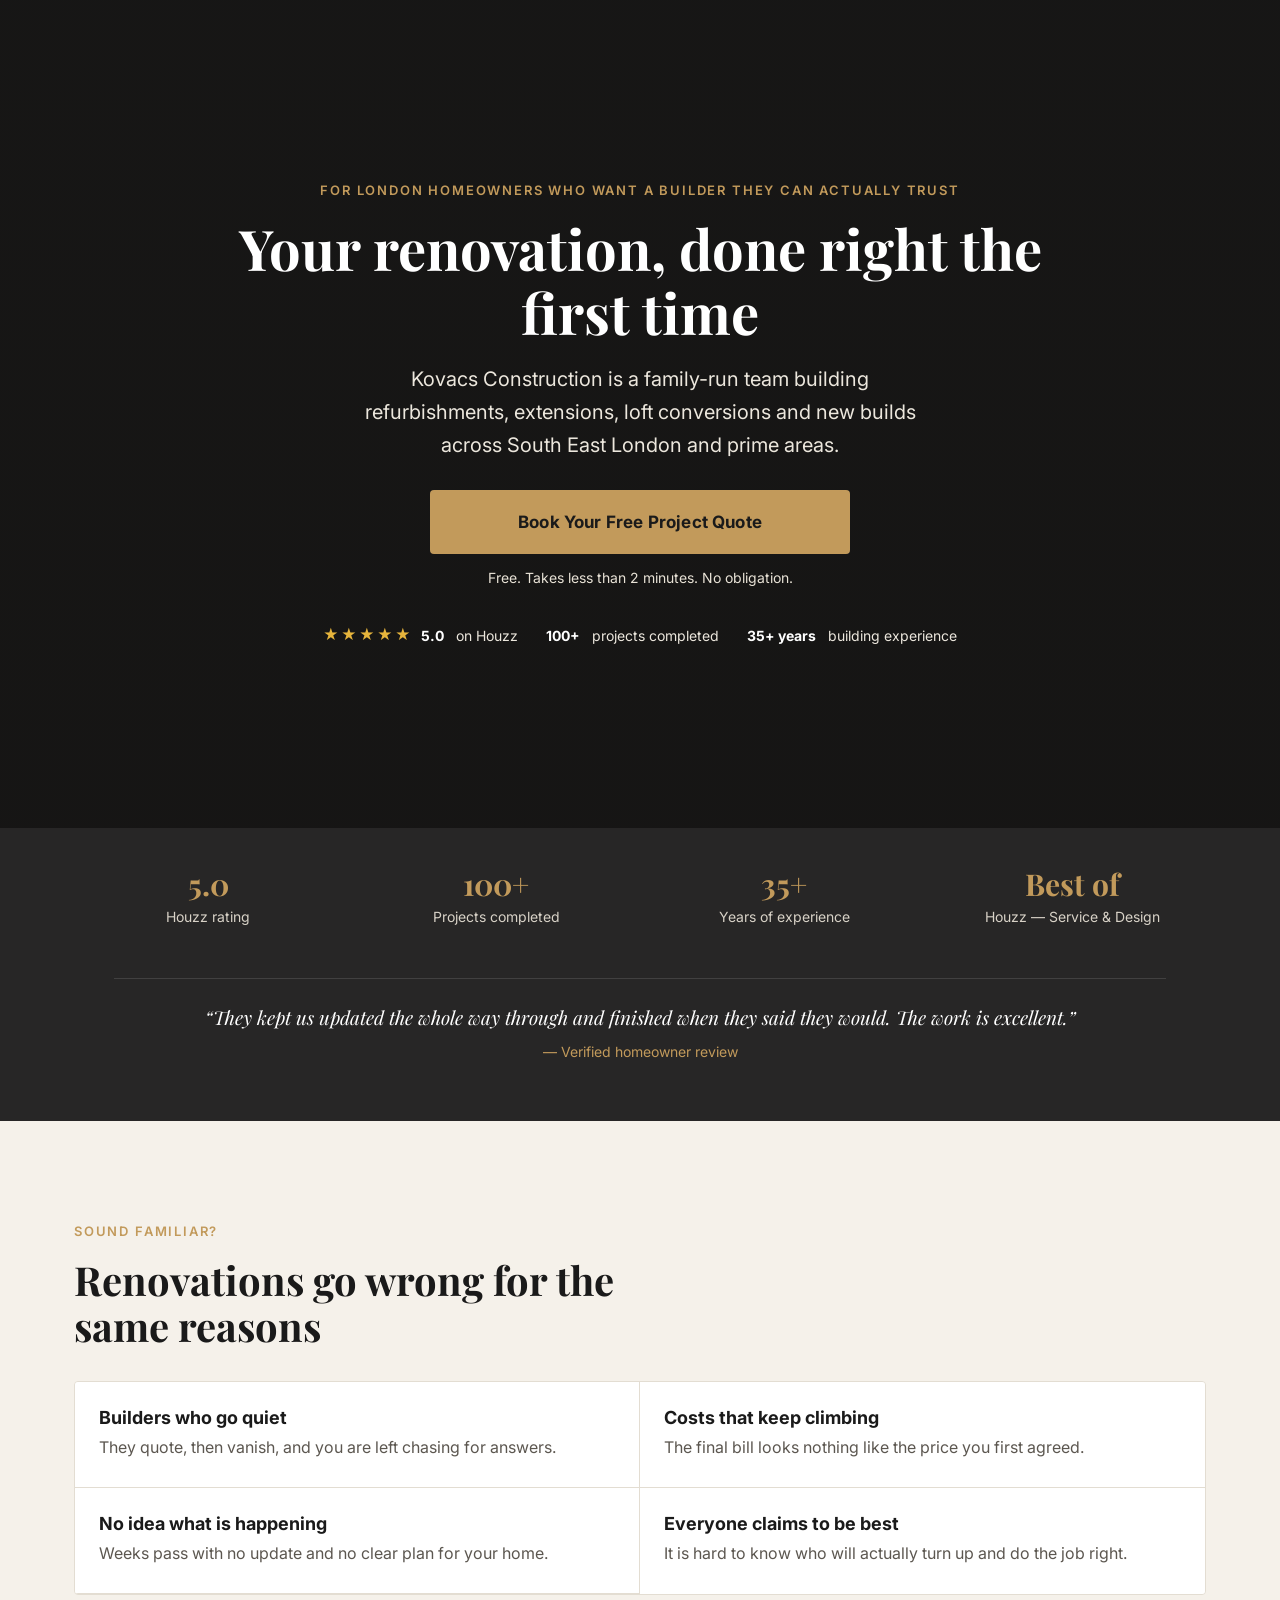
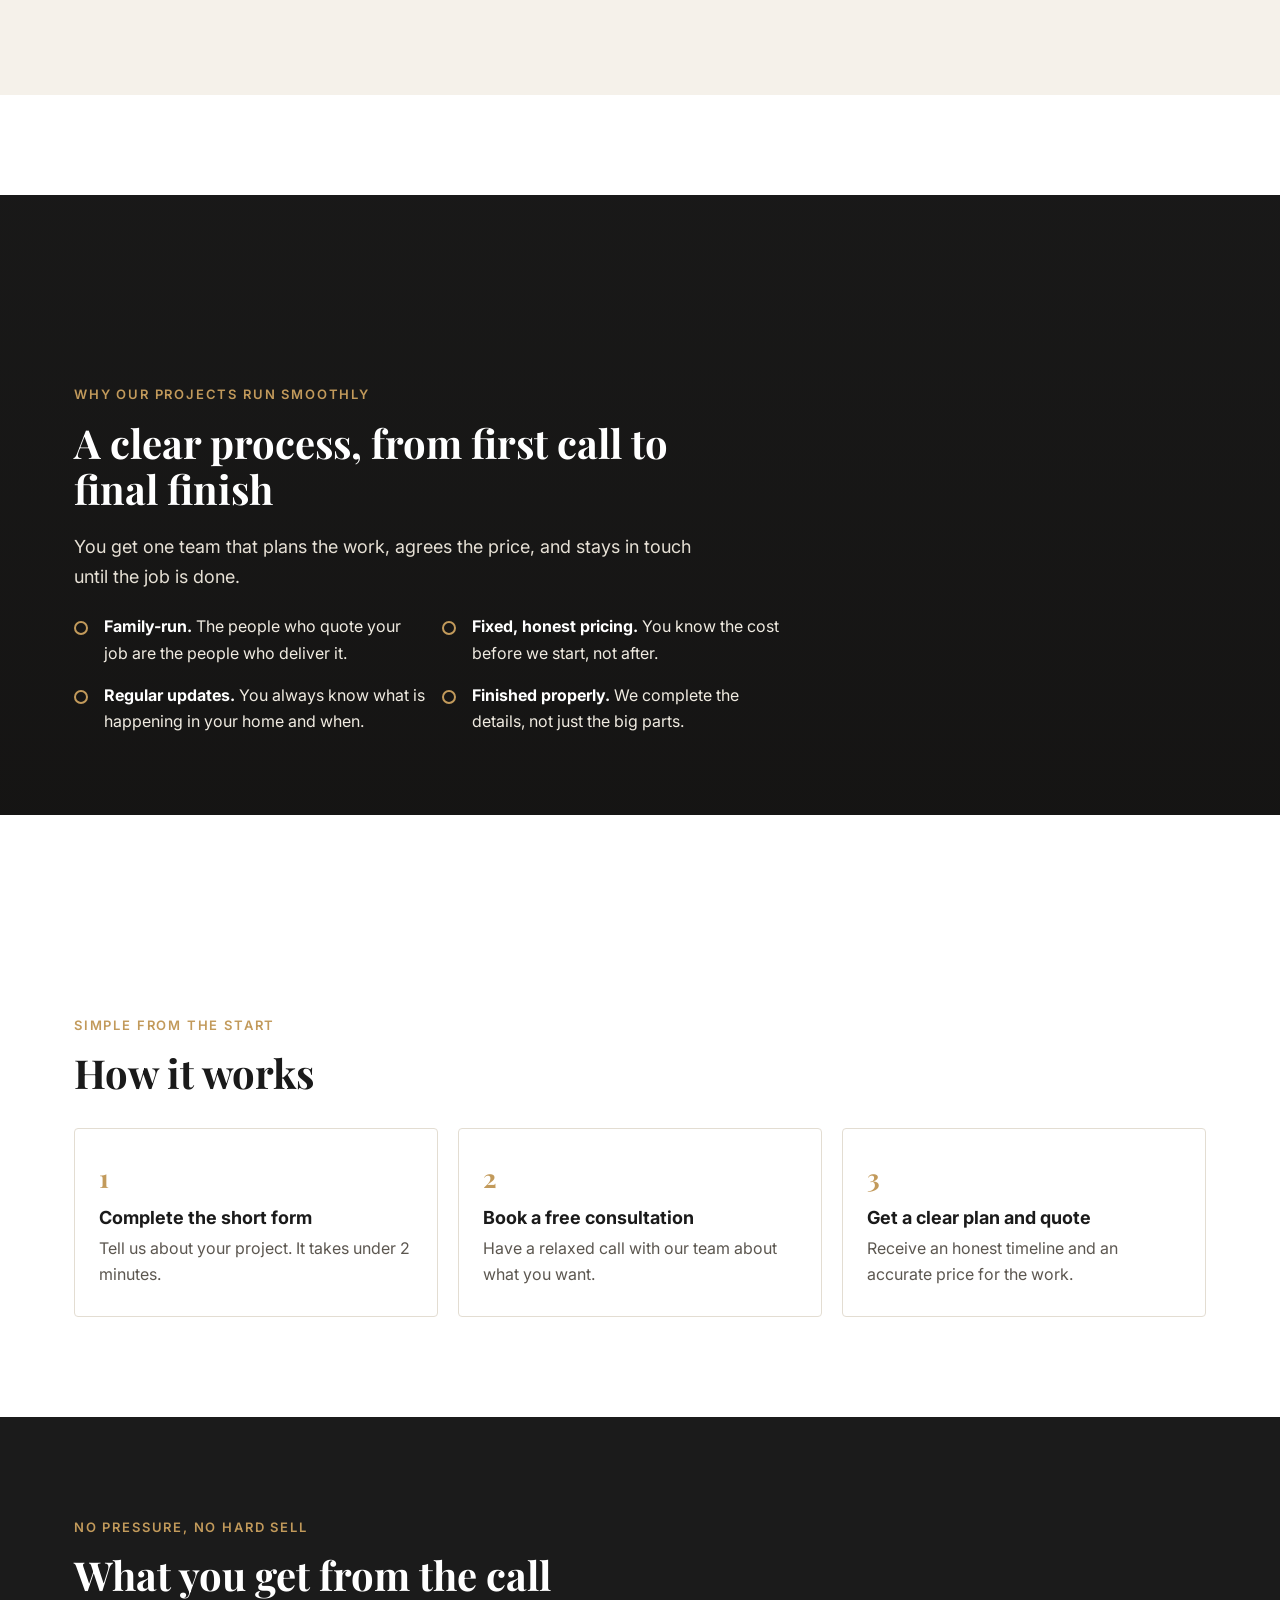
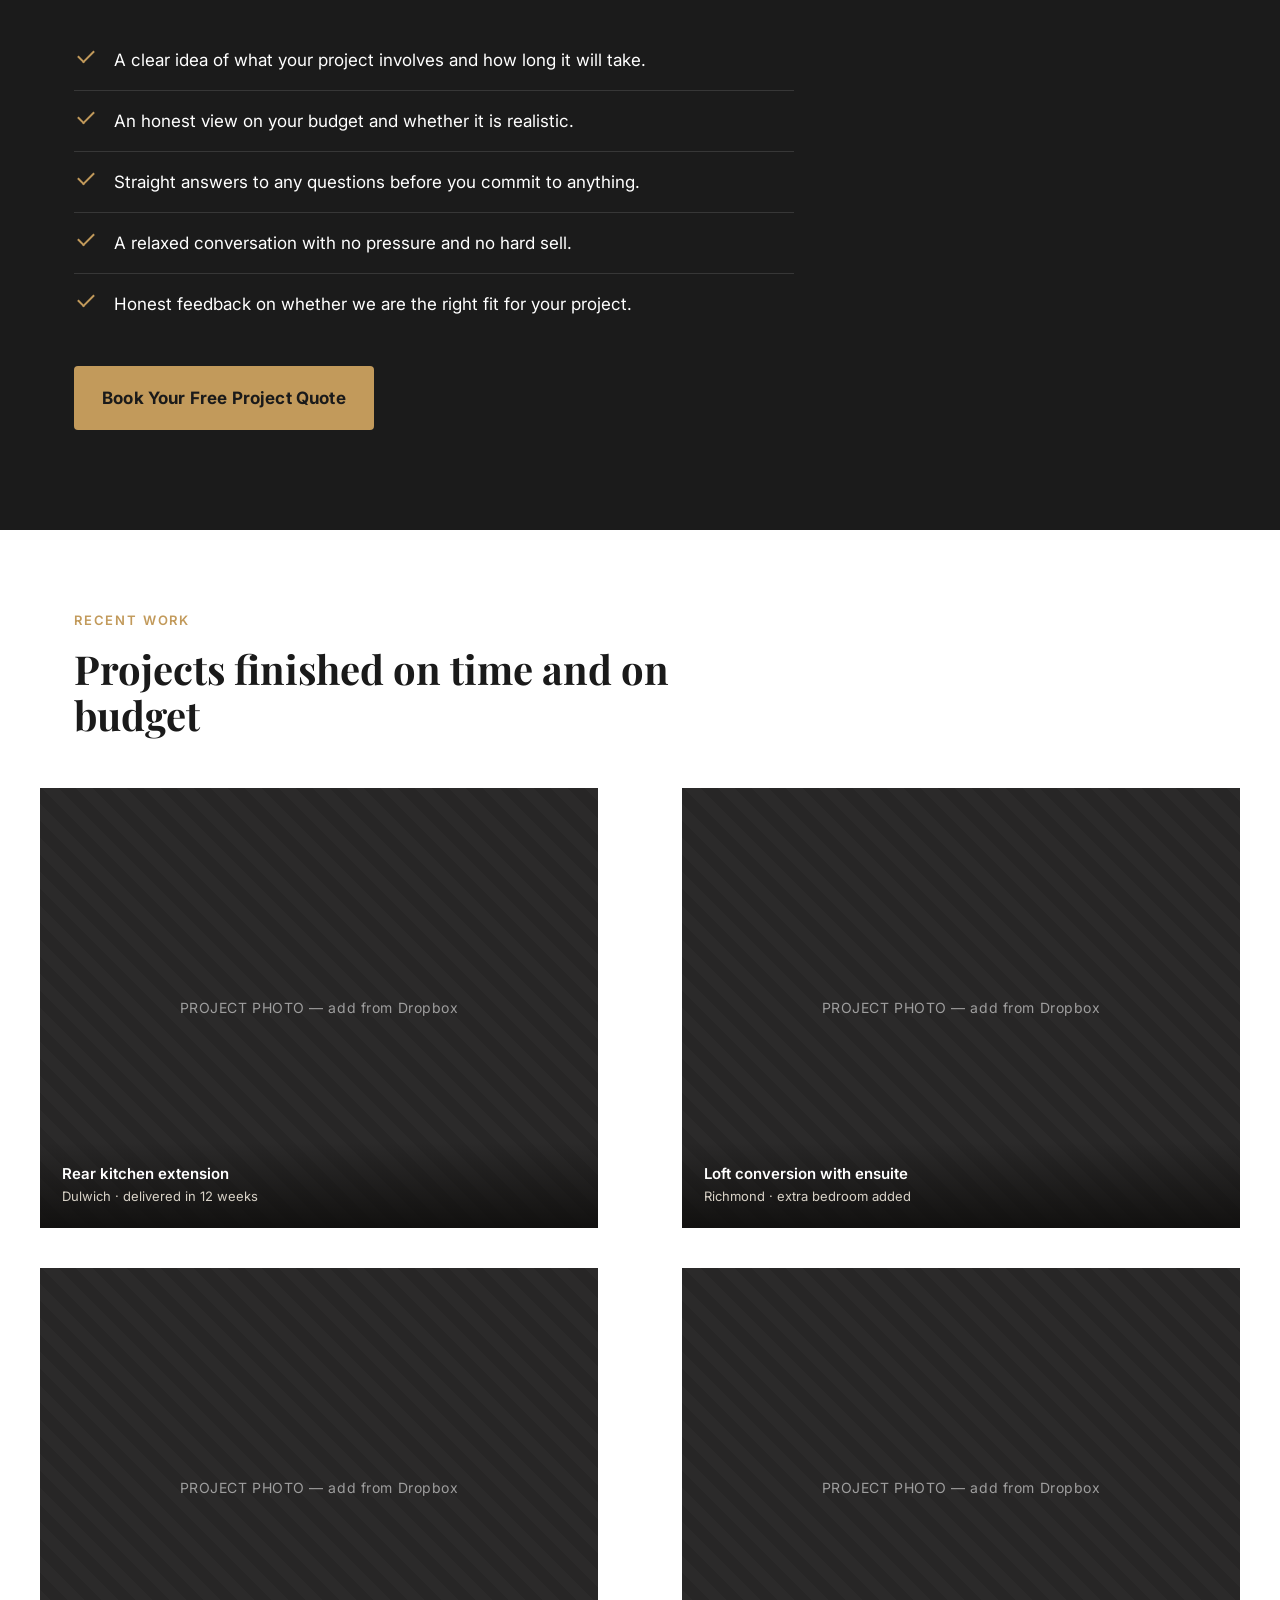
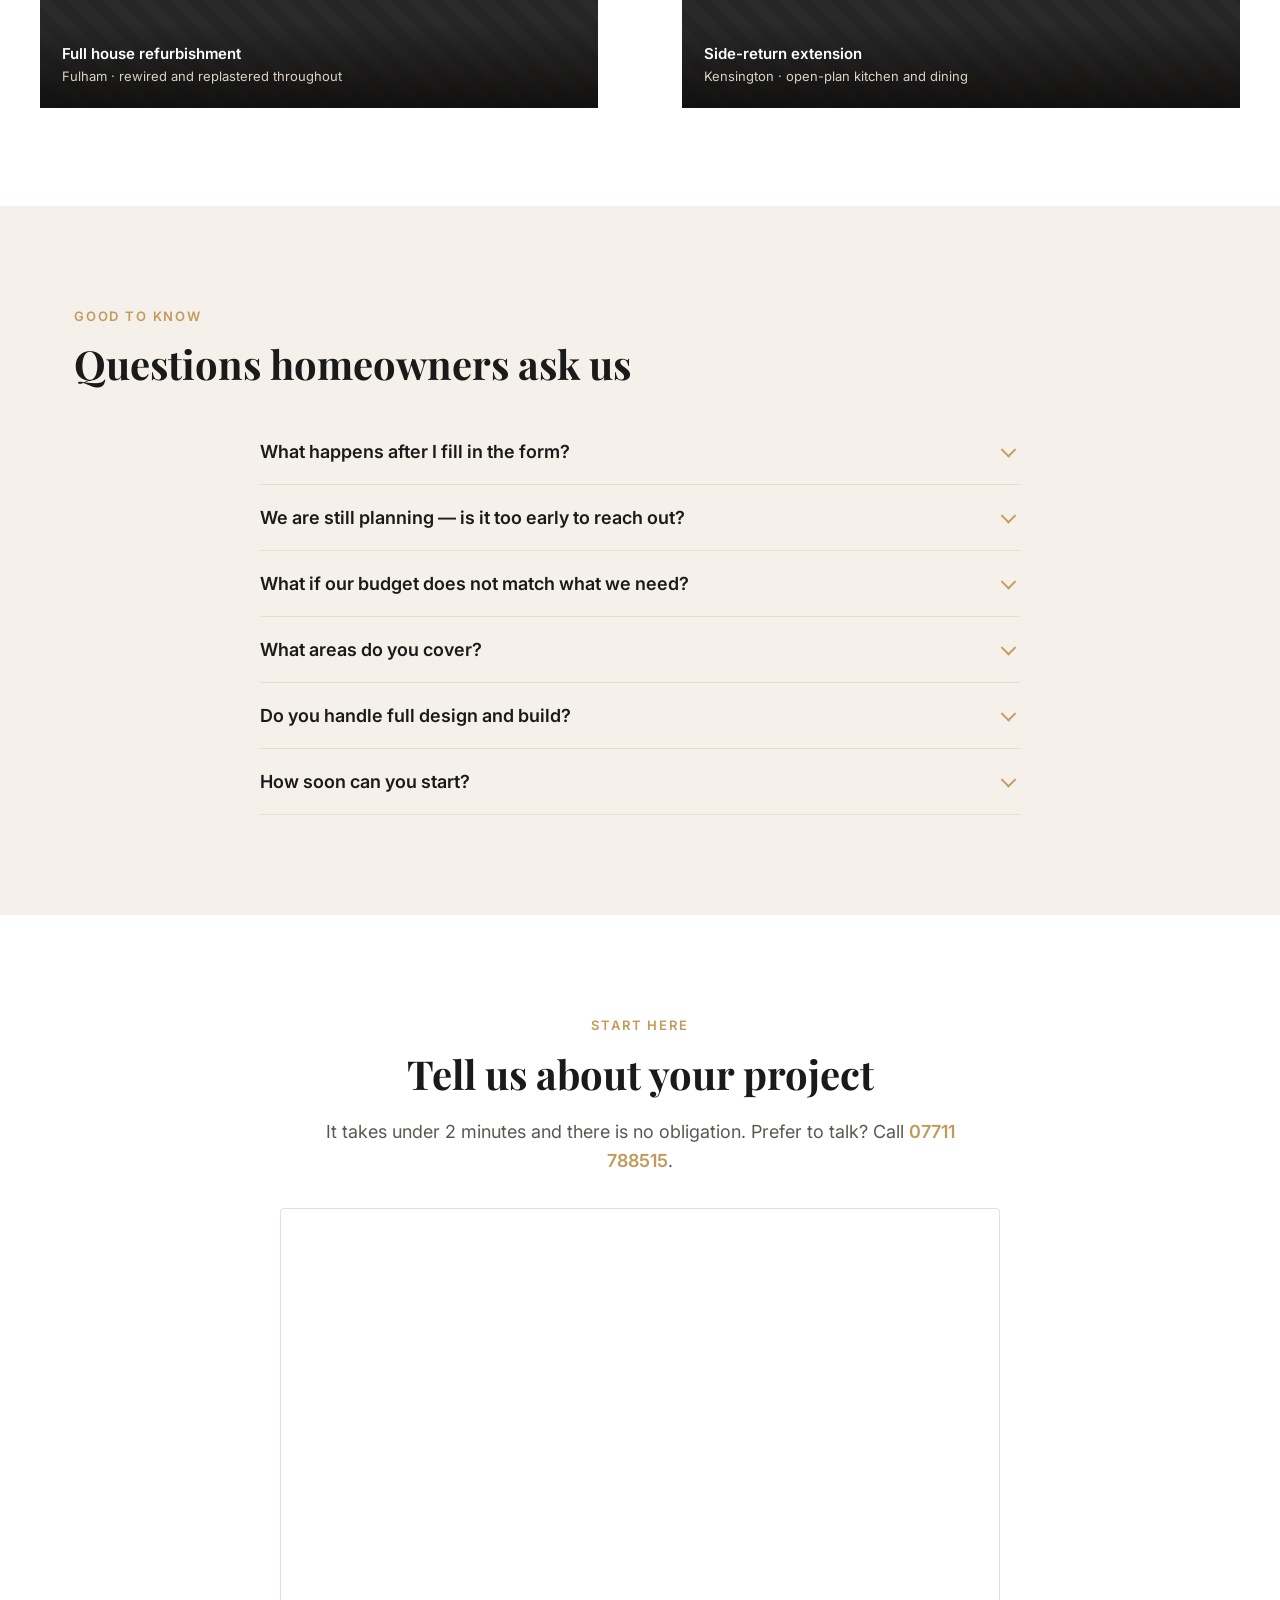
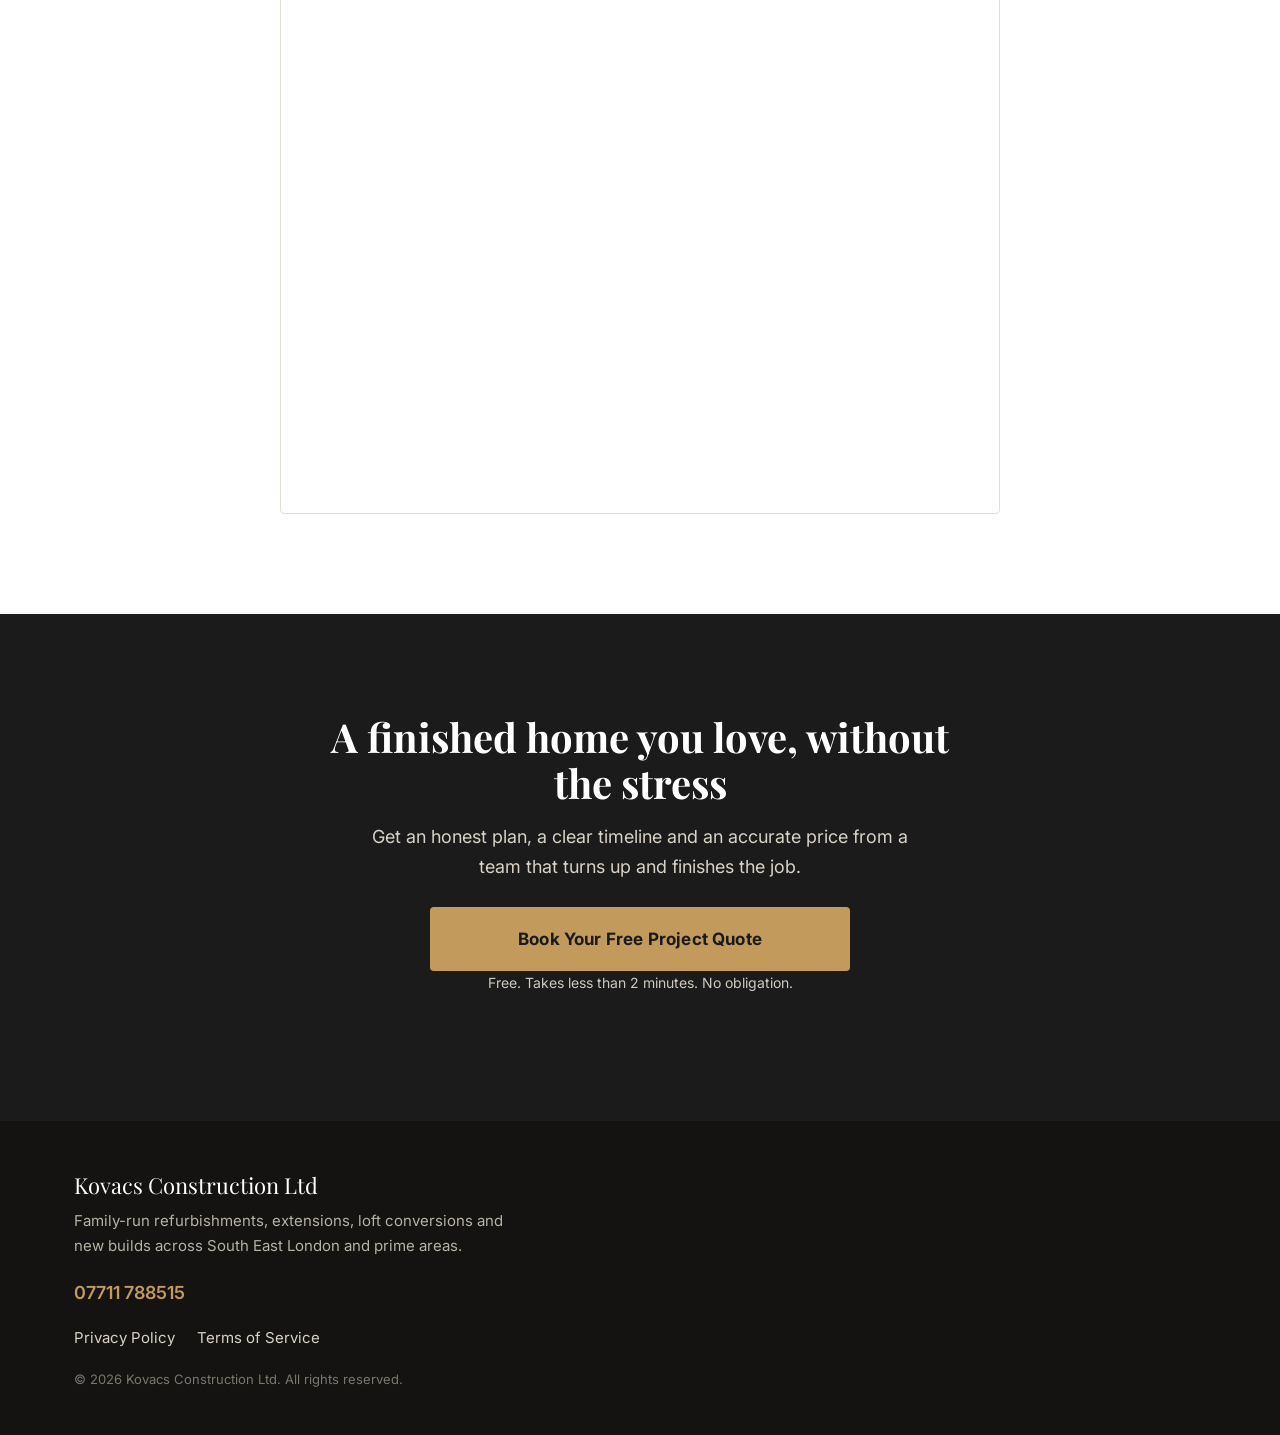
==== funnel/index.html @ 73ee8894 "Add root index.html redirect to landing page Co-Authored-By: Claude Opus 4.8 <noreply@anthropic.com>" ====
<!DOCTYPE html>
<html lang="en-GB">
<head>
  <meta charset="UTF-8" />
  <meta name="viewport" content="width=device-width, initial-scale=1" />
  <title>Kovacs Construction Ltd</title>
  <!-- Root entry point: send visitors to the landing page, preserving any
       UTM / click-id query string. -->
  <link rel="canonical" href="landing.html" />
  <script>
    location.replace("landing.html" + window.location.search + window.location.hash);
  </script>
  <meta http-equiv="refresh" content="0; url=landing.html" />
</head>
<body>
  <p>Redirecting to <a href="landing.html">Kovacs Construction</a>…</p>
</body>
</html>
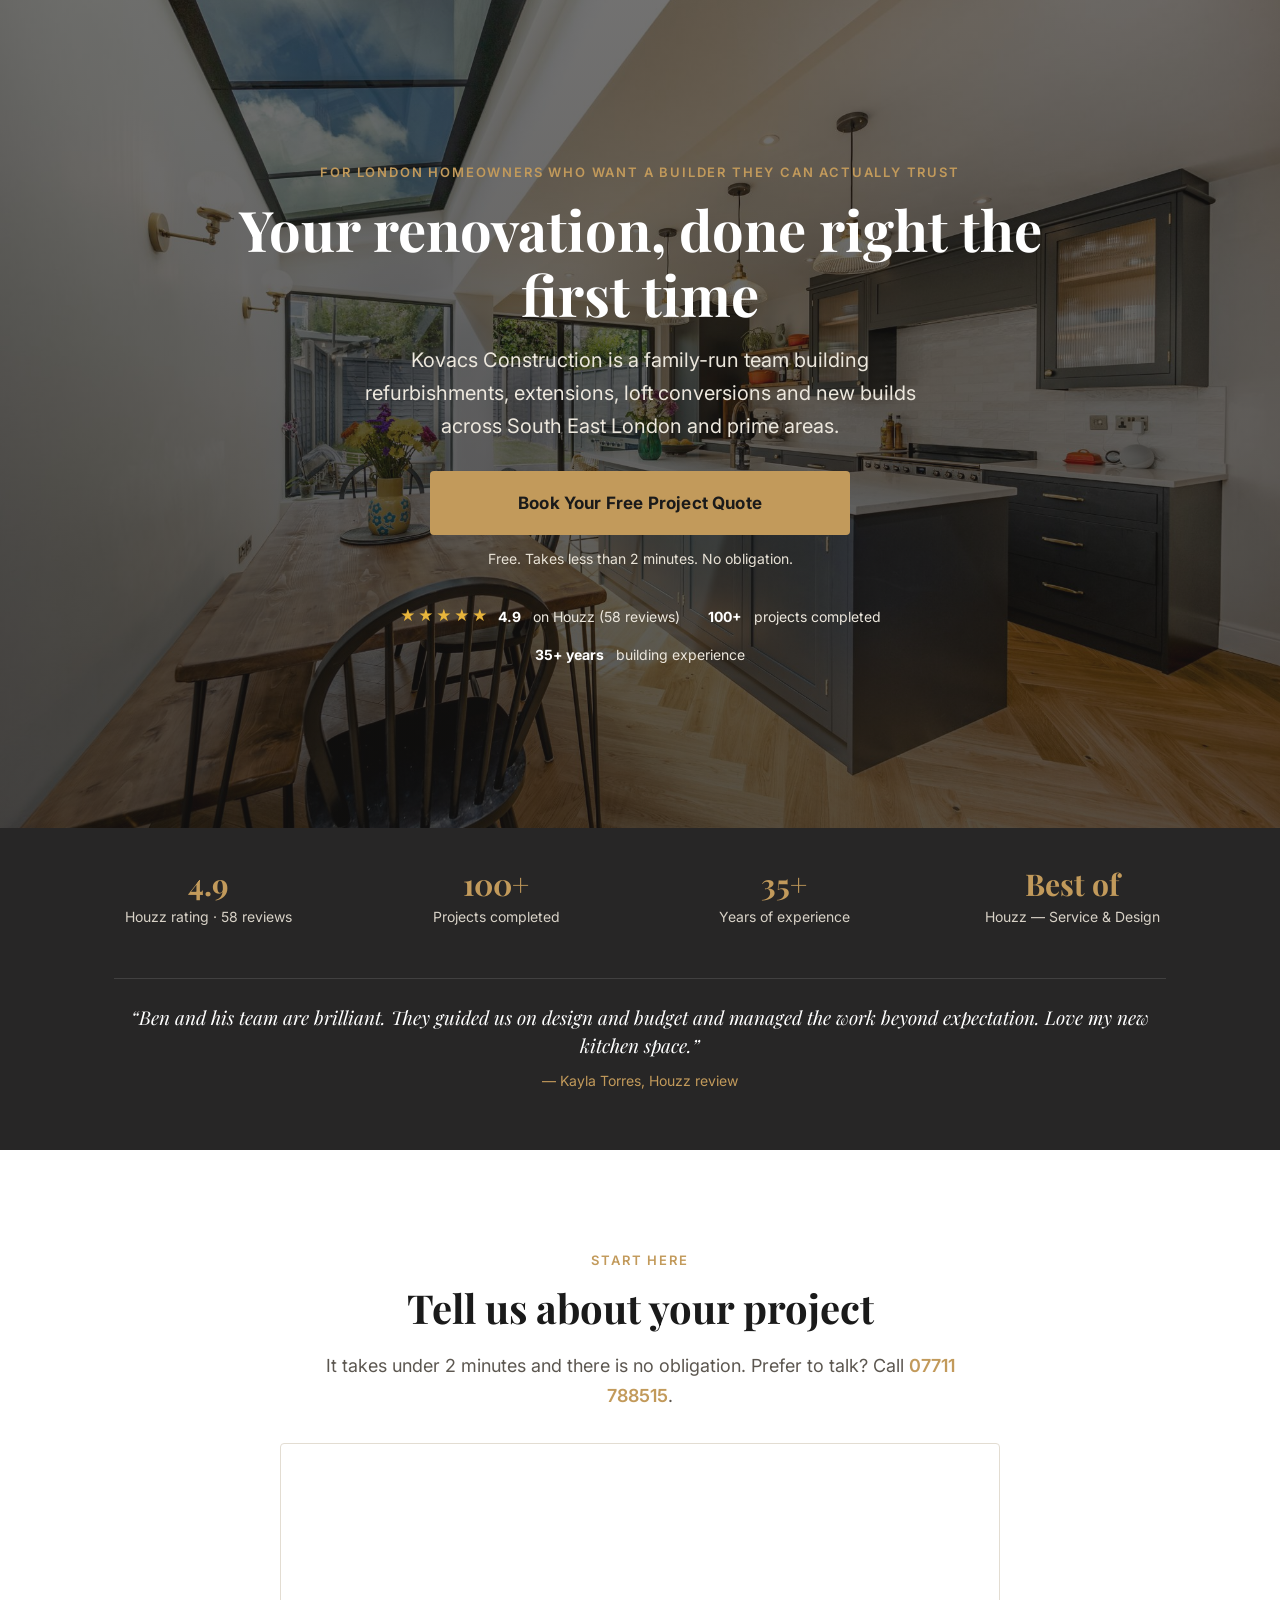
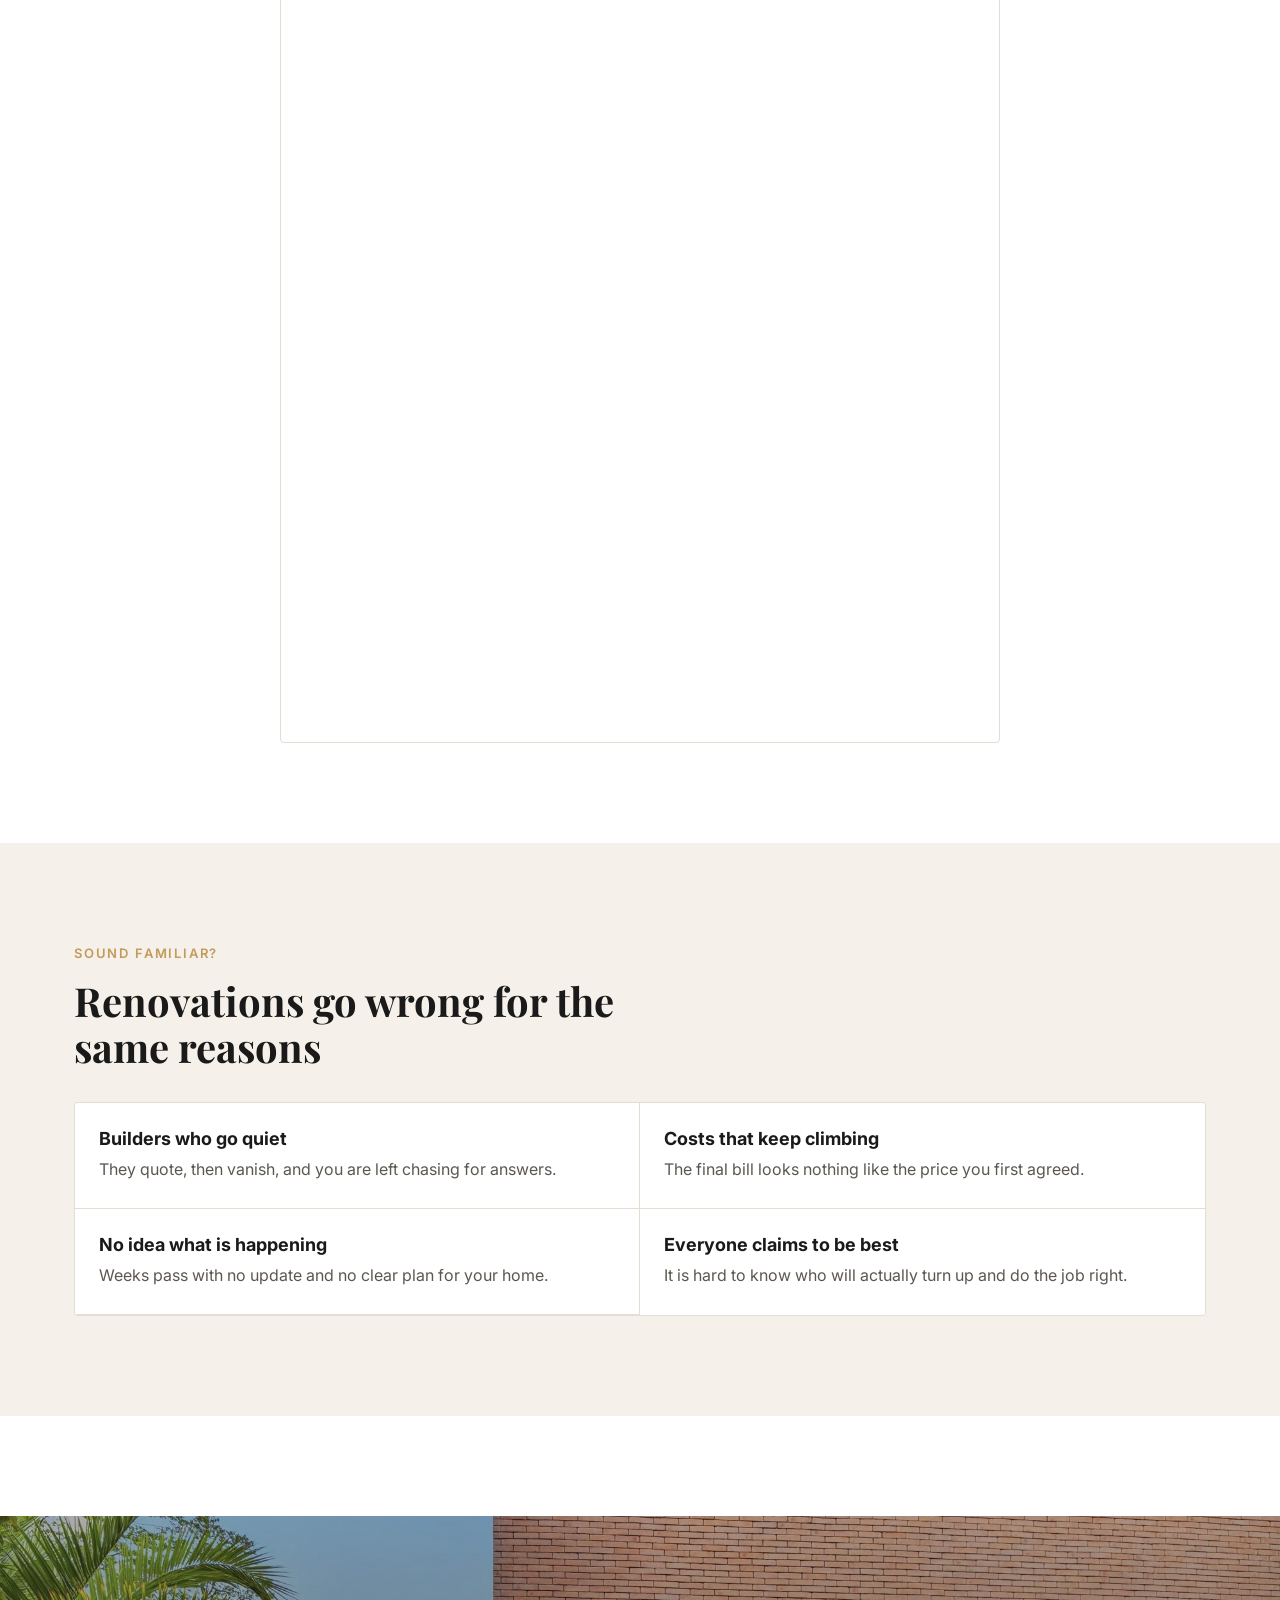
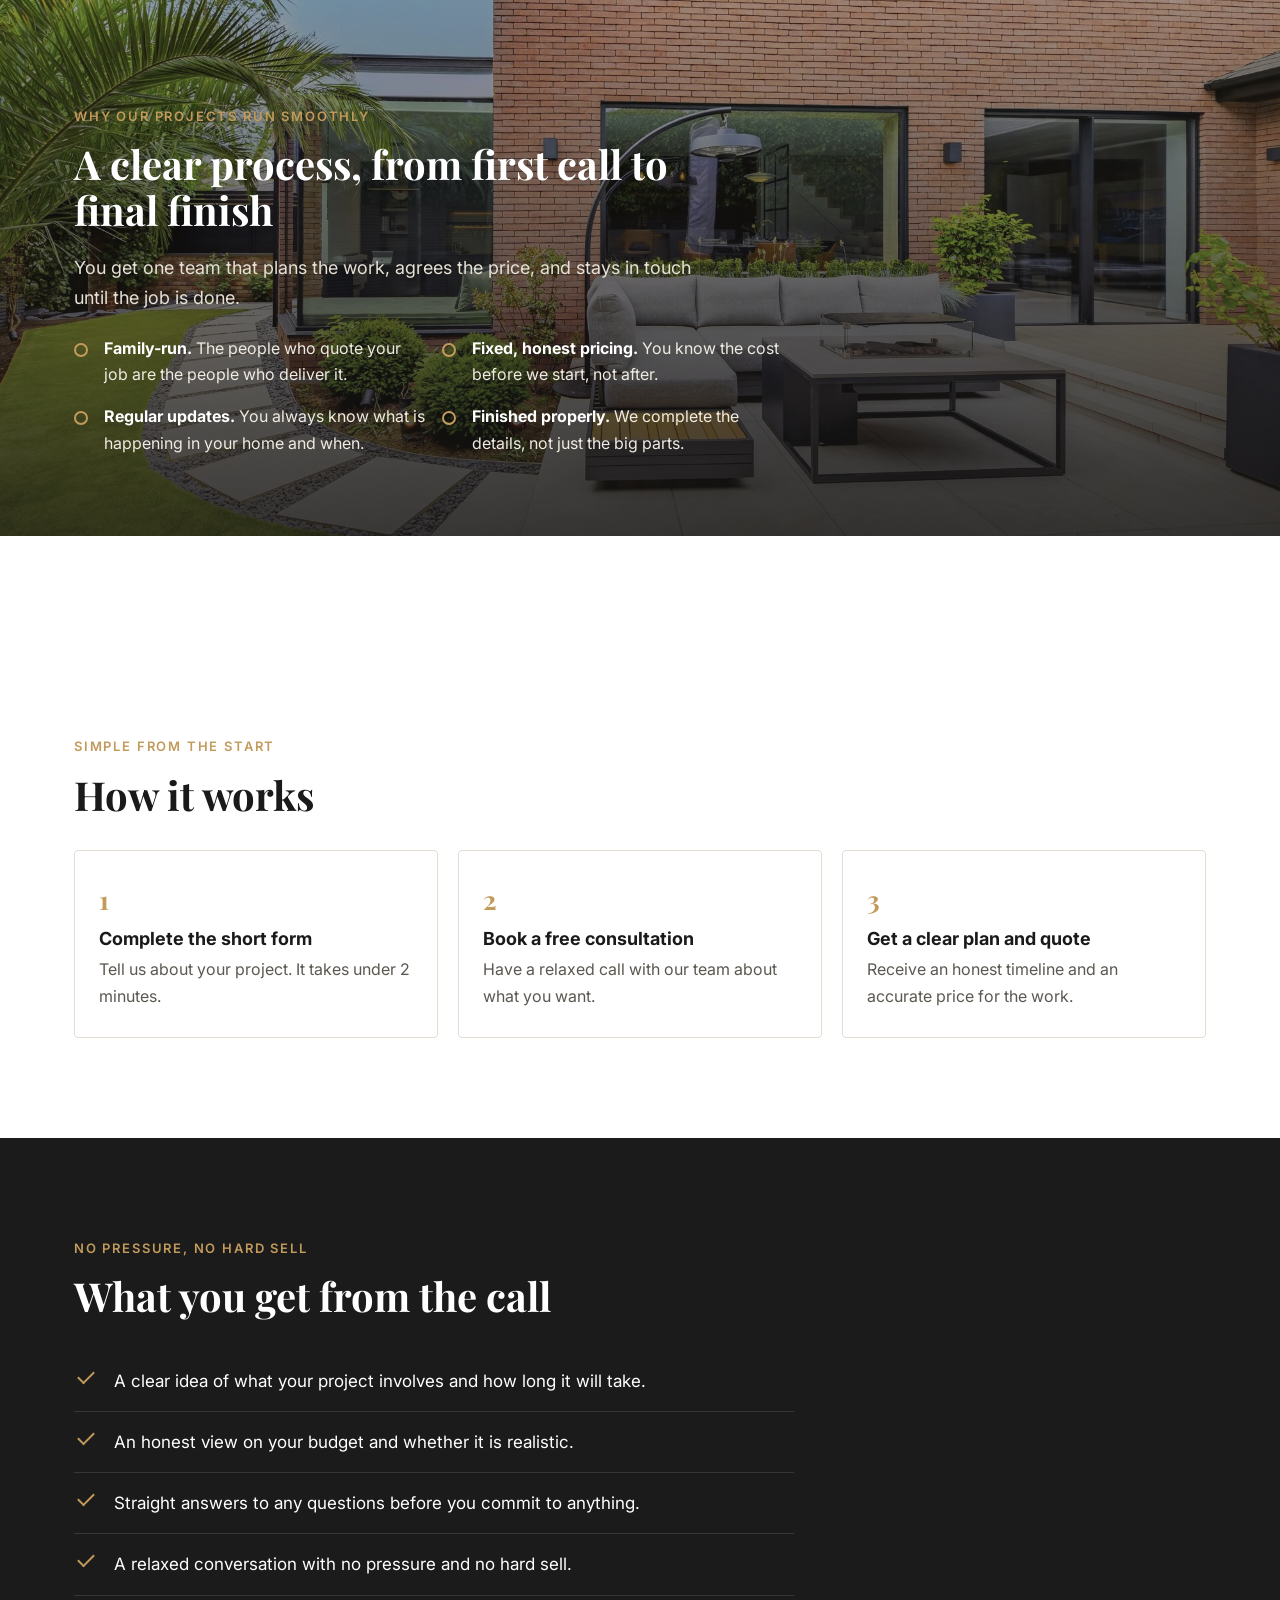
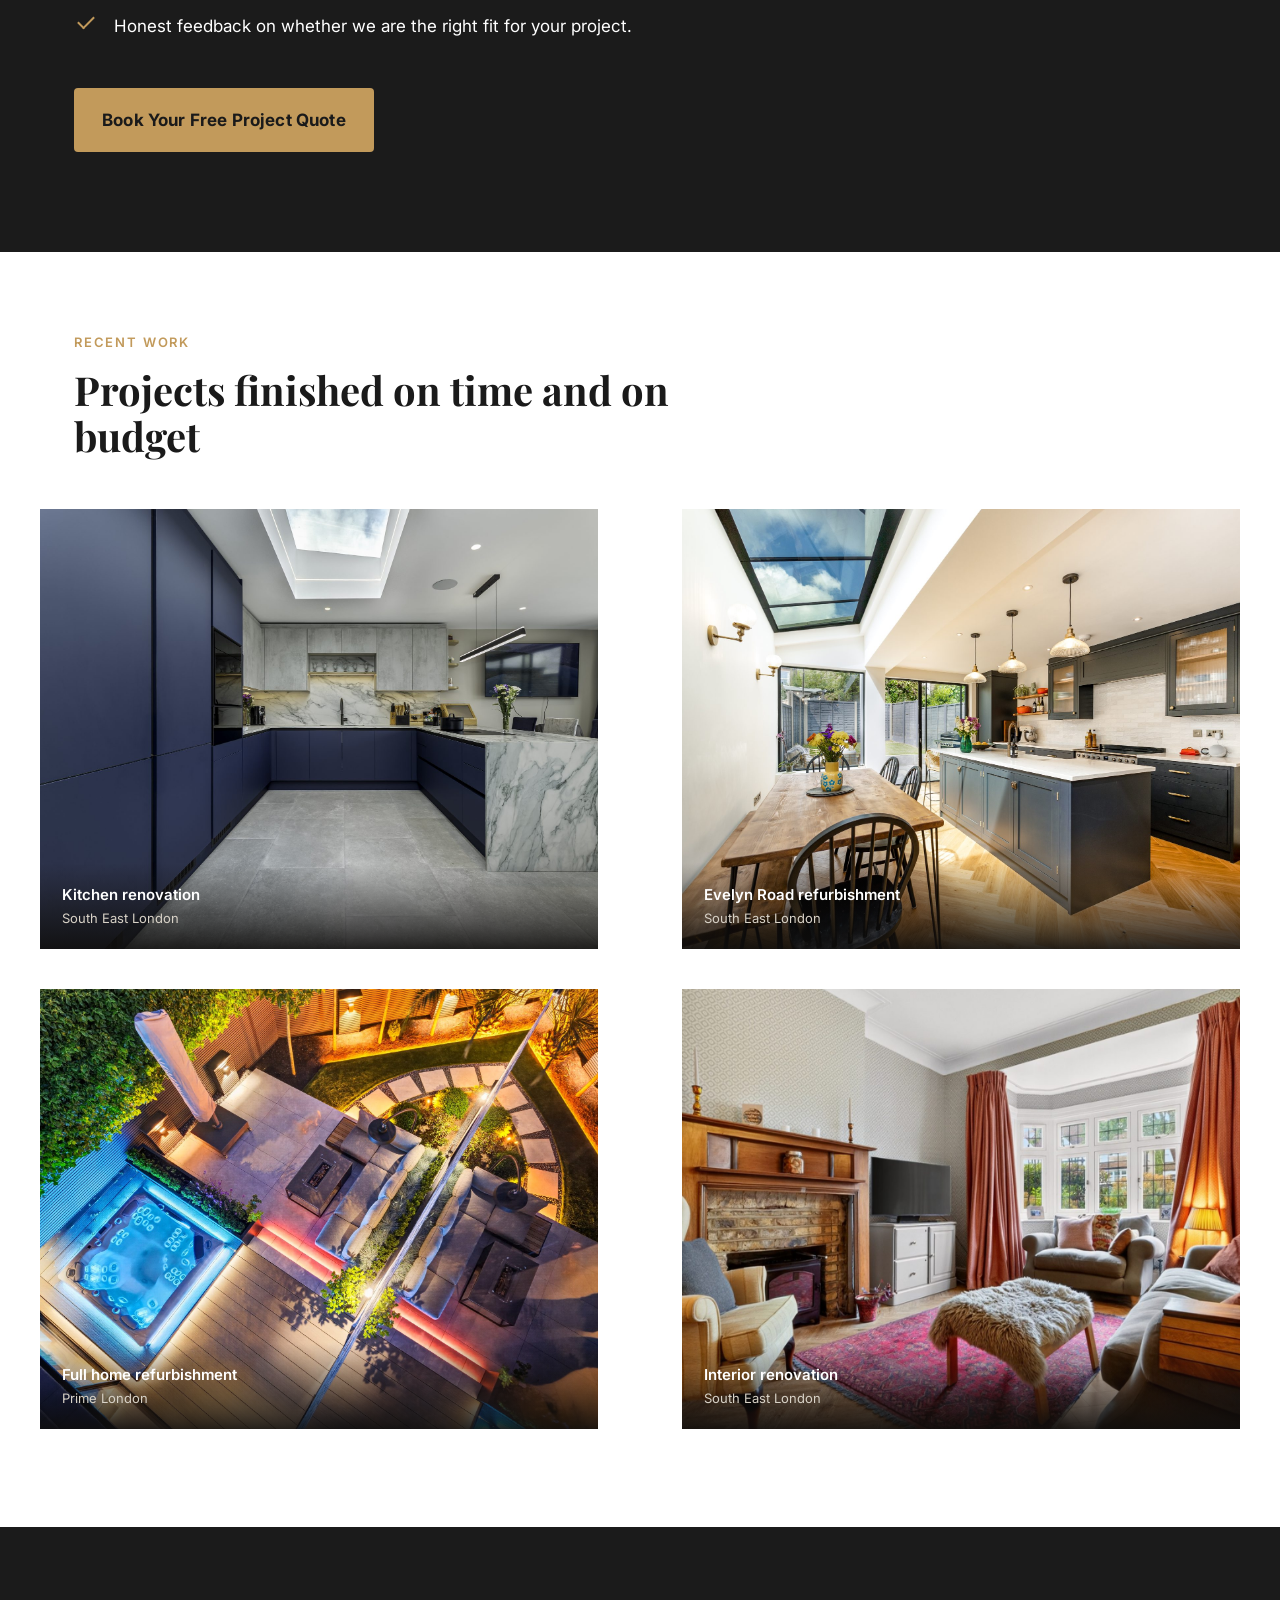
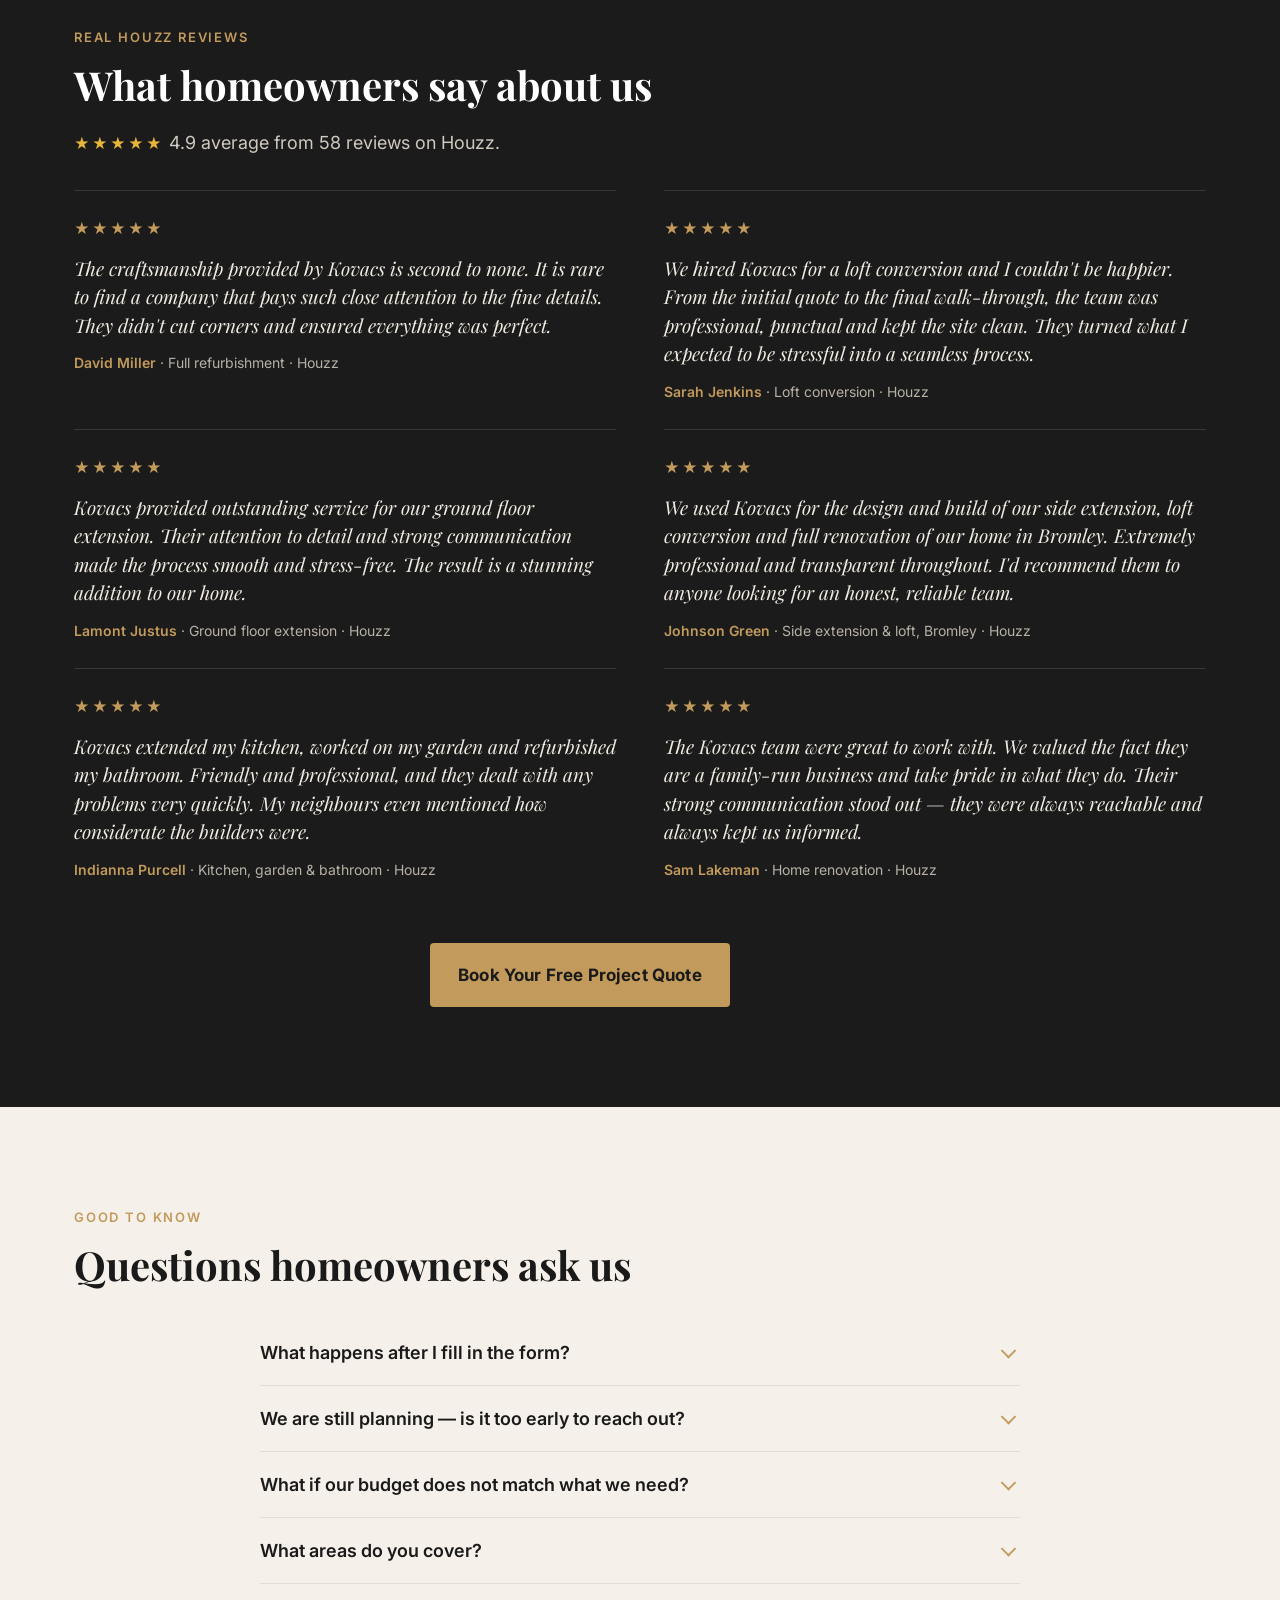
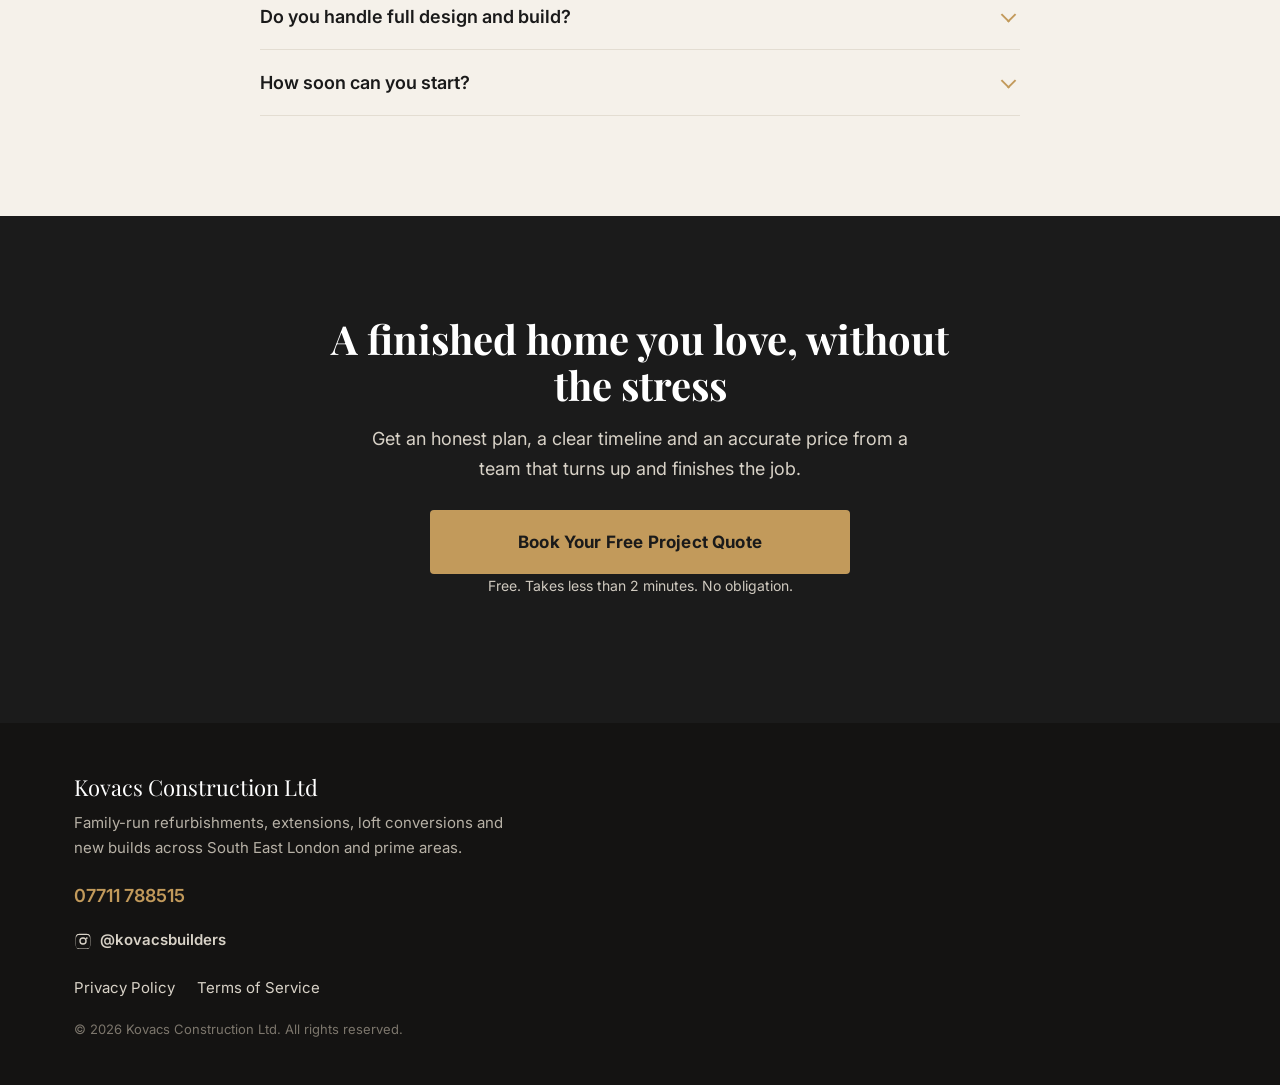
==== commit c495837b: "Serve landing page at site root; clean URL without /landing.html - Rename landing page to index.html" ====
--- a/funnel/index.html
+++ b/funnel/index.html
@@ -3,16 +3,347 @@
 <head>
   <meta charset="UTF-8" />
   <meta name="viewport" content="width=device-width, initial-scale=1" />
-  <title>Kovacs Construction Ltd</title>
-  <!-- Root entry point: send visitors to the landing page, preserving any
-       UTM / click-id query string. -->
-  <link rel="canonical" href="landing.html" />
-  <script>
-    location.replace("landing.html" + window.location.search + window.location.hash);
-  </script>
-  <meta http-equiv="refresh" content="0; url=landing.html" />
+  <title>Renovations, Extensions &amp; Loft Conversions in London | Kovacs Construction</title>
+  <meta name="description" content="Planning a renovation, extension, loft conversion or new build in South East London or a prime area? Book a free project quote with Kovacs Construction — a family-run team you can trust." />
+
+  <!-- TRACKING HEAD CODES GO HERE: Meta Pixel, GA4, GTM Head, TikTok, etc. -->
+  <!-- GTM HEAD: paste the Google Tag Manager <script> here -->
+
+  <!-- Fonts: two families only, preconnected for speed -->
+  <link rel="preconnect" href="https://fonts.googleapis.com" />
+  <link rel="preconnect" href="https://fonts.gstatic.com" crossorigin />
+  <link href="https://fonts.googleapis.com/css2?family=Inter:wght@400;500;600;700&family=Playfair+Display:wght@600;700&display=swap" rel="stylesheet" />
+
+  <link rel="stylesheet" href="styles.css" />
 </head>
 <body>
-  <p>Redirecting to <a href="landing.html">Kovacs Construction</a>…</p>
+<!-- TRACKING BODY CODES GO HERE: GTM Body noscript, etc. -->
+<!-- GTM BODY: paste the Google Tag Manager <noscript> here -->
+
+<!-- ============================ HERO ============================ -->
+<!-- Hero image: embedded from the client Google Drive folder (auto-resized by
+     Google's image CDN). To self-host later, download the file and set
+     background to images/hero.jpg — see README. -->
+<header class="hero" id="top"
+  style="background:linear-gradient(rgba(20,19,18,.60),rgba(20,19,18,.72)), url('images/evelyn-road.jpg') center/cover no-repeat, #1b1b1b;">
+  <div class="hero__inner">
+    <p class="eyebrow">For London homeowners who want a builder they can actually trust</p>
+    <h1>Your renovation, done right the first time</h1>
+    <p class="hero__sub">Kovacs Construction is a family-run team building refurbishments, extensions, loft conversions and new builds across South East London and prime areas.</p>
+    <div class="hero__cta">
+      <a href="#form" class="btn js-scroll">Book Your Free Project Quote</a>
+      <p class="btn-note">Free. Takes less than 2 minutes. No obligation.</p>
+    </div>
+    <div class="trust-strip">
+      <span class="ts-item"><span class="stars">★★★★★</span> <strong>4.9</strong>&nbsp;on Houzz (58 reviews)</span>
+      <span class="ts-item"><strong>100+</strong>&nbsp;projects completed</span>
+      <span class="ts-item"><strong>35+ years</strong>&nbsp;building experience</span>
+    </div>
+  </div>
+</header>
+
+<!-- ===================== SOCIAL PROOF STRIP ===================== -->
+<section class="proofbar" aria-label="Why homeowners choose us">
+  <div class="container">
+    <div class="proofbar__grid">
+      <div class="proofbar__stat"><span class="num">4.9</span><span class="lbl">Houzz rating · 58 reviews</span></div>
+      <div class="proofbar__stat"><span class="num">100+</span><span class="lbl">Projects completed</span></div>
+      <div class="proofbar__stat"><span class="num">35+</span><span class="lbl">Years of experience</span></div>
+      <div class="proofbar__stat"><span class="num">Best of</span><span class="lbl">Houzz — Service &amp; Design</span></div>
+      <blockquote class="proofbar__quote">
+        “Ben and his team are brilliant. They guided us on design and budget and managed the work beyond expectation. Love my new kitchen space.”
+        <cite>— Kayla Torres, Houzz review</cite>
+      </blockquote>
+    </div>
+  </div>
+</section>
+
+<!-- ======================= FORM SECTION ======================= -->
+<section class="section" id="form">
+  <div class="container">
+    <div class="section__head" style="margin-left:auto;margin-right:auto;text-align:center;">
+      <p class="eyebrow">Start here</p>
+      <h2 class="section__title">Tell us about your project</h2>
+      <p class="section__sub" style="margin-left:auto;margin-right:auto;">It takes under 2 minutes and there is no obligation. Prefer to talk? Call
+        <a class="footer__phone" href="tel:+447711788515">07711 788515</a>.</p>
+    </div>
+
+    <div class="formwrap">
+      <!-- ================= QUALIFICATION FORM EMBED ================= -->
+      <!-- UTM HANDLING: script.js writes captured UTM values into hidden
+           fields on this GHL form IF the field names below are added inside
+           the form builder. Add hidden fields named: utm_source, utm_medium,
+           utm_campaign, utm_content, utm_term, gclid, fbclid, ttclid, msclkid.
+           Set the form's post-submit redirect to thank-you.html so UTMs carry
+           through (script.js appends them to the redirect too). -->
+      <div class="form-embed">
+        <iframe
+          src="https://api.leadconnectorhq.com/widget/form/eYARpIHvsms33nY9PxDg"
+          style="width:100%;height:874px;border:none;border-radius:8px"
+          id="inline-eYARpIHvsms33nY9PxDg"
+          data-layout="{'id':'INLINE'}"
+          data-trigger-type="alwaysShow"
+          data-trigger-value=""
+          data-activation-type="alwaysActivated"
+          data-activation-value=""
+          data-deactivation-type="neverDeactivate"
+          data-deactivation-value=""
+          data-form-name="Kovacs landing page form"
+          data-height="874"
+          data-layout-iframe-id="inline-eYARpIHvsms33nY9PxDg"
+          data-form-id="eYARpIHvsms33nY9PxDg"
+          title="Kovacs landing page form">
+        </iframe>
+      </div>
+      <!-- If the embed ever fails to load, this is the fallback intent:
+      <div class="form-placeholder">Form loading… or call 07711 788515 to book your free project quote.</div>
+      -->
+    </div>
+  </div>
+</section>
+
+<!-- ======================= PROBLEM ======================= -->
+<section class="section section--offwhite">
+  <div class="container">
+    <div class="section__head">
+      <p class="eyebrow">Sound familiar?</p>
+      <h2 class="section__title">Renovations go wrong for the same reasons</h2>
+    </div>
+    <div class="pains">
+      <div class="pain">
+        <h3>Builders who go quiet</h3>
+        <p>They quote, then vanish, and you are left chasing for answers.</p>
+      </div>
+      <div class="pain">
+        <h3>Costs that keep climbing</h3>
+        <p>The final bill looks nothing like the price you first agreed.</p>
+      </div>
+      <div class="pain">
+        <h3>No idea what is happening</h3>
+        <p>Weeks pass with no update and no clear plan for your home.</p>
+      </div>
+      <div class="pain">
+        <h3>Everyone claims to be best</h3>
+        <p>It is hard to know who will actually turn up and do the job right.</p>
+      </div>
+    </div>
+  </div>
+</section>
+
+<!-- ======================= MECHANISM ======================= -->
+<section class="section mechanism" aria-label="How we work">
+  <div class="mechanism__media"
+    style="background:linear-gradient(rgba(20,19,18,.30),rgba(20,19,18,.82)), url('images/mechanism.jpg') center/cover no-repeat, #1b1b1b;">
+    <!-- Mechanism image: embedded from client Google Drive folder. -->
+    <div class="mechanism__content">
+      <p class="eyebrow">Why our projects run smoothly</p>
+      <h2>A clear process, from first call to final finish</h2>
+      <p>You get one team that plans the work, agrees the price, and stays in touch until the job is done.</p>
+      <ul class="diffs">
+        <li><strong>Family-run.</strong> The people who quote your job are the people who deliver it.</li>
+        <li><strong>Fixed, honest pricing.</strong> You know the cost before we start, not after.</li>
+        <li><strong>Regular updates.</strong> You always know what is happening in your home and when.</li>
+        <li><strong>Finished properly.</strong> We complete the details, not just the big parts.</li>
+      </ul>
+    </div>
+  </div>
+</section>
+
+<!-- ======================= HOW IT WORKS ======================= -->
+<section class="section">
+  <div class="container">
+    <div class="section__head">
+      <p class="eyebrow">Simple from the start</p>
+      <h2 class="section__title">How it works</h2>
+    </div>
+    <div class="steps">
+      <div class="step">
+        <span class="step__num">1</span>
+        <h3>Complete the short form</h3>
+        <p>Tell us about your project. It takes under 2 minutes.</p>
+      </div>
+      <div class="step">
+        <span class="step__num">2</span>
+        <h3>Book a free consultation</h3>
+        <p>Have a relaxed call with our team about what you want.</p>
+      </div>
+      <div class="step">
+        <span class="step__num">3</span>
+        <h3>Get a clear plan and quote</h3>
+        <p>Receive an honest timeline and an accurate price for the work.</p>
+      </div>
+    </div>
+  </div>
+</section>
+
+<!-- =================== WHAT YOU GET FROM THE CALL =================== -->
+<section class="section section--dark">
+  <div class="container">
+    <div class="section__head">
+      <p class="eyebrow">No pressure, no hard sell</p>
+      <h2 class="section__title">What you get from the call</h2>
+    </div>
+    <ul class="getlist">
+      <li>A clear idea of what your project involves and how long it will take.</li>
+      <li>An honest view on your budget and whether it is realistic.</li>
+      <li>Straight answers to any questions before you commit to anything.</li>
+      <li>A relaxed conversation with no pressure and no hard sell.</li>
+      <li>Honest feedback on whether we are the right fit for your project.</li>
+    </ul>
+    <div style="max-width:420px;margin-top:32px;">
+      <a href="#form" class="btn js-scroll">Book Your Free Project Quote</a>
+    </div>
+  </div>
+</section>
+
+<!-- ======================= PROOF GALLERY ======================= -->
+<section class="section section--tight">
+  <div class="container">
+    <div class="section__head">
+      <p class="eyebrow">Recent work</p>
+      <h2 class="section__title">Projects finished on time and on budget</h2>
+    </div>
+  </div>
+  <!-- Project photos embedded from the client Google Drive folder.
+       To self-host later, swap each background-image url for images/*.jpg. -->
+  <div class="gallery">
+    <figure class="shot has-photo" style="background:#272626 url('images/kitchen-1.jpg') center/cover no-repeat;">
+      <figcaption class="shot__cap">Kitchen renovation<span>South East London</span></figcaption>
+    </figure>
+    <figure class="shot has-photo" style="background:#272626 url('images/evelyn-road.jpg') center/cover no-repeat;">
+      <figcaption class="shot__cap">Evelyn Road refurbishment<span>South East London</span></figcaption>
+    </figure>
+    <figure class="shot has-photo" style="background:#272626 url('images/refurb-1.jpg') center/cover no-repeat;">
+      <figcaption class="shot__cap">Full home refurbishment<span>Prime London</span></figcaption>
+    </figure>
+    <figure class="shot has-photo" style="background:#272626 url('images/interior-1.jpg') center/cover no-repeat;">
+      <figcaption class="shot__cap">Interior renovation<span>South East London</span></figcaption>
+    </figure>
+  </div>
+</section>
+
+<!-- ======================= REVIEWS ======================= -->
+<section class="section section--dark">
+  <div class="container">
+    <div class="section__head">
+      <p class="eyebrow">Real Houzz reviews</p>
+      <h2 class="section__title">What homeowners say about us</h2>
+      <p class="section__sub"><span class="stars">★★★★★</span> 4.9 average from 58 reviews on Houzz.</p>
+    </div>
+    <div class="reviews__grid">
+      <blockquote class="review">
+        <div class="review__stars">★★★★★</div>
+        <p class="review__text">The craftsmanship provided by Kovacs is second to none. It is rare to find a company that pays such close attention to the fine details. They didn't cut corners and ensured everything was perfect.</p>
+        <p class="review__who">David Miller <span>· Full refurbishment · Houzz</span></p>
+      </blockquote>
+      <blockquote class="review">
+        <div class="review__stars">★★★★★</div>
+        <p class="review__text">We hired Kovacs for a loft conversion and I couldn't be happier. From the initial quote to the final walk-through, the team was professional, punctual and kept the site clean. They turned what I expected to be stressful into a seamless process.</p>
+        <p class="review__who">Sarah Jenkins <span>· Loft conversion · Houzz</span></p>
+      </blockquote>
+      <blockquote class="review">
+        <div class="review__stars">★★★★★</div>
+        <p class="review__text">Kovacs provided outstanding service for our ground floor extension. Their attention to detail and strong communication made the process smooth and stress-free. The result is a stunning addition to our home.</p>
+        <p class="review__who">Lamont Justus <span>· Ground floor extension · Houzz</span></p>
+      </blockquote>
+      <blockquote class="review">
+        <div class="review__stars">★★★★★</div>
+        <p class="review__text">We used Kovacs for the design and build of our side extension, loft conversion and full renovation of our home in Bromley. Extremely professional and transparent throughout. I'd recommend them to anyone looking for an honest, reliable team.</p>
+        <p class="review__who">Johnson Green <span>· Side extension &amp; loft, Bromley · Houzz</span></p>
+      </blockquote>
+      <blockquote class="review">
+        <div class="review__stars">★★★★★</div>
+        <p class="review__text">Kovacs extended my kitchen, worked on my garden and refurbished my bathroom. Friendly and professional, and they dealt with any problems very quickly. My neighbours even mentioned how considerate the builders were.</p>
+        <p class="review__who">Indianna Purcell <span>· Kitchen, garden &amp; bathroom · Houzz</span></p>
+      </blockquote>
+      <blockquote class="review">
+        <div class="review__stars">★★★★★</div>
+        <p class="review__text">The Kovacs team were great to work with. We valued the fact they are a family-run business and take pride in what they do. Their strong communication stood out — they were always reachable and always kept us informed.</p>
+        <p class="review__who">Sam Lakeman <span>· Home renovation · Houzz</span></p>
+      </blockquote>
+    </div>
+    <div style="max-width:420px;margin:36px auto 0;">
+      <a href="#form" class="btn js-scroll">Book Your Free Project Quote</a>
+    </div>
+  </div>
+</section>
+
+<!-- ======================= FAQ ======================= -->
+<section class="section section--offwhite">
+  <div class="container">
+    <div class="section__head">
+      <p class="eyebrow">Good to know</p>
+      <h2 class="section__title">Questions homeowners ask us</h2>
+    </div>
+    <div class="faq">
+      <div class="faq__item">
+        <button class="faq__q" type="button">What happens after I fill in the form?</button>
+        <div class="faq__a"><div class="faq__a-inner">One of our team will call you shortly to briefly discuss your project. There is no obligation and no hard sell.</div></div>
+      </div>
+      <div class="faq__item">
+        <button class="faq__q" type="button">We are still planning — is it too early to reach out?</button>
+        <div class="faq__a"><div class="faq__a-inner">No. Early is a good time to talk. We can help you shape the plan and understand realistic costs before you commit.</div></div>
+      </div>
+      <div class="faq__item">
+        <button class="faq__q" type="button">What if our budget does not match what we need?</button>
+        <div class="faq__a"><div class="faq__a-inner">We will tell you honestly. Sometimes we can suggest a different approach that gets you close to what you want for less.</div></div>
+      </div>
+      <div class="faq__item">
+        <button class="faq__q" type="button">What areas do you cover?</button>
+        <div class="faq__a"><div class="faq__a-inner">South East London and prime areas including Kensington, Fulham, Richmond and nearby.</div></div>
+      </div>
+      <div class="faq__item">
+        <button class="faq__q" type="button">Do you handle full design and build?</button>
+        <div class="faq__a"><div class="faq__a-inner">Yes. We can manage the whole project from design and drawings through to the finished work, so you deal with one team.</div></div>
+      </div>
+      <div class="faq__item">
+        <button class="faq__q" type="button">How soon can you start?</button>
+        <div class="faq__a"><div class="faq__a-inner">It depends on the project and the time of year. We will give you a realistic start date on your call.</div></div>
+      </div>
+    </div>
+  </div>
+</section>
+
+<!-- ======================= FINAL CTA ======================= -->
+<section class="section section--dark finalcta">
+  <div class="container">
+    <h2>A finished home you love, without the stress</h2>
+    <p>Get an honest plan, a clear timeline and an accurate price from a team that turns up and finishes the job.</p>
+    <a href="#form" class="btn js-scroll">Book Your Free Project Quote</a>
+    <p class="btn-note">Free. Takes less than 2 minutes. No obligation.</p>
+  </div>
+</section>
+
+<!-- ======================= FOOTER ======================= -->
+<footer class="footer">
+  <div class="container">
+    <p class="footer__brand">Kovacs Construction Ltd</p>
+    <p class="footer__desc">Family-run refurbishments, extensions, loft conversions and new builds across South East London and prime areas.</p>
+    <p><a class="footer__phone" href="tel:+447711788515">07711 788515</a></p>
+    <p class="footer__social">
+      <a href="https://www.instagram.com/kovacsbuilders/" target="_blank" rel="noopener" aria-label="Kovacs Construction on Instagram">
+        <svg viewBox="0 0 24 24" aria-hidden="true"><path d="M12 2.2c3.2 0 3.6 0 4.9.07 1.2.06 1.8.25 2.2.42.6.22 1 .48 1.4.9.42.42.68.82.9 1.4.17.4.36 1 .42 2.2.06 1.3.07 1.7.07 4.9s0 3.6-.07 4.9c-.06 1.2-.25 1.8-.42 2.2-.22.6-.48 1-.9 1.4-.42.42-.82.68-1.4.9-.4.17-1 .36-2.2.42-1.3.06-1.7.07-4.9.07s-3.6 0-4.9-.07c-1.2-.06-1.8-.25-2.2-.42-.6-.22-1-.48-1.4-.9-.42-.42-.68-.82-.9-1.4-.17-.4-.36-1-.42-2.2-.06-1.3-.07-1.7-.07-4.9s0-3.6.07-4.9c.06-1.2.25-1.8.42-2.2.22-.6.48-1 .9-1.4.42-.42.82-.68 1.4-.9.4-.17 1-.36 2.2-.42 1.3-.06 1.7-.07 4.9-.07zm0 1.8c-3.1 0-3.5 0-4.7.07-1.1.05-1.7.24-2.1.4-.5.2-.9.44-1.3.84-.4.4-.64.8-.84 1.3-.16.4-.35 1-.4 2.1-.07 1.2-.07 1.6-.07 4.7s0 3.5.07 4.7c.05 1.1.24 1.7.4 2.1.2.5.44.9.84 1.3.4.4.8.64 1.3.84.4.16 1 .35 2.1.4 1.2.07 1.6.07 4.7.07s3.5 0 4.7-.07c1.1-.05 1.7-.24 2.1-.4.5-.2.9-.44 1.3-.84.4-.4.64-.8.84-1.3.16-.4.35-1 .4-2.1.07-1.2.07-1.6.07-4.7s0-3.5-.07-4.7c-.05-1.1-.24-1.7-.4-2.1-.2-.5-.44-.9-.84-1.3-.4-.4-.8-.64-1.3-.84-.4-.16-1-.35-2.1-.4-1.2-.07-1.6-.07-4.7-.07zm0 3.06A4.94 4.94 0 1 1 12 17a4.94 4.94 0 0 1 0-9.88zm0 1.8a3.14 3.14 0 1 0 0 6.28 3.14 3.14 0 0 0 0-6.28zM17.1 6.9a1.15 1.15 0 1 1 0 2.3 1.15 1.15 0 0 1 0-2.3z"/></svg>
+        <span>@kovacsbuilders</span>
+      </a>
+    </p>
+    <nav class="footer__links" aria-label="Legal">
+      <a href="privacy.html">Privacy Policy</a>
+      <a href="terms.html">Terms of Service</a>
+    </nav>
+    <p class="footer__legal">© <span id="year">2026</span> Kovacs Construction Ltd. All rights reserved.</p>
+  </div>
+</footer>
+
+<!-- ======================= STICKY MOBILE CTA ======================= -->
+<div class="sticky-cta" id="stickyCta" aria-hidden="true">
+  <a href="tel:+447711788515" class="btn btn--call" aria-label="Call Kovacs Construction">
+    <svg viewBox="0 0 24 24" aria-hidden="true"><path d="M6.6 10.8a15.5 15.5 0 006.6 6.6l2.2-2.2a1 1 0 011-.24 11.4 11.4 0 003.6.58 1 1 0 011 1V20a1 1 0 01-1 1A17 17 0 013 4a1 1 0 011-1h3.5a1 1 0 011 1 11.4 11.4 0 00.58 3.6 1 1 0 01-.24 1z"/></svg>
+  </a>
+  <a href="#form" class="btn js-scroll" style="flex:1;">Book Your Free Quote</a>
+</div>
+
+<script src="script.js"></script>
+<!-- GHL form embed script -->
+<script src="https://link.msgsndr.com/js/form_embed.js"></script>
 </body>
 </html>
--- a/funnel/styles.css
+++ b/funnel/styles.css
@@ -0,0 +1,624 @@
+/* ==========================================================================
+   Kovacs Construction Ltd — Renovation Call Funnel
+   styles.css — mobile-first, vanilla CSS
+   Palette based on the Kovacs Construction brand:
+   charcoal / near-black, warm bronze accent, soft off-white.
+   ========================================================================== */
+
+/* ---------- Design tokens ---------- */
+:root {
+  --charcoal:      #1b1b1b;   /* primary dark */
+  --charcoal-2:    #272626;   /* secondary dark */
+  --bronze:        #c29a5b;   /* warm accent */
+  --bronze-dark:   #a9823f;   /* accent hover (~10% darker) */
+  --offwhite:      #f5f1ea;   /* light section background */
+  --white:         #ffffff;
+  --ink:           #1a1a1a;   /* near-black body text */
+  --muted:         #5c5750;   /* muted text */
+  --line:          #e3ddd2;   /* hairline borders */
+  --star:          #e7b53c;   /* review stars */
+
+  --maxw:          1180px;
+  --radius:        4px;
+
+  --font-head: "Playfair Display", Georgia, "Times New Roman", serif;
+  --font-body: "Inter", -apple-system, BlinkMacSystemFont, "Segoe UI", Roboto,
+               Helvetica, Arial, sans-serif;
+}
+
+/* ---------- Reset ---------- */
+*, *::before, *::after { box-sizing: border-box; }
+html { scroll-behavior: smooth; -webkit-text-size-adjust: 100%; }
+body {
+  margin: 0;
+  font-family: var(--font-body);
+  font-size: 17px;
+  line-height: 1.65;
+  color: var(--ink);
+  background: var(--white);
+  overflow-x: hidden;
+}
+img { max-width: 100%; display: block; }
+a { color: inherit; }
+h1, h2, h3 { font-family: var(--font-head); font-weight: 700; line-height: 1.15; margin: 0 0 .5em; }
+p { margin: 0 0 1em; }
+
+/* ---------- Layout helpers ---------- */
+.container {
+  width: 100%;
+  max-width: var(--maxw);
+  margin: 0 auto;
+  padding: 0 24px;
+}
+.section { padding: 60px 0; }              /* mobile */
+.section--tight { padding: 48px 0; }
+.section--dark { background: var(--charcoal); color: var(--white); }
+.section--offwhite { background: var(--offwhite); }
+.section__head { max-width: 640px; margin: 0 0 32px; }
+.eyebrow {
+  font-family: var(--font-body);
+  font-size: 13px;
+  letter-spacing: .14em;
+  text-transform: uppercase;
+  font-weight: 600;
+  color: var(--bronze);
+  margin: 0 0 14px;
+}
+.section--dark .eyebrow { color: var(--bronze); }
+h2.section__title { font-size: 28px; }
+.section__sub { font-size: 18px; color: var(--muted); max-width: 640px; }
+.section--dark .section__sub { color: #cfc9bf; }
+.lead { font-size: 18px; max-width: 640px; }
+
+/* ---------- Buttons ---------- */
+.btn {
+  display: inline-block;
+  width: 100%;
+  text-align: center;
+  background: var(--bronze);
+  color: #1a1a1a;
+  font-family: var(--font-body);
+  font-weight: 700;
+  font-size: 17px;
+  letter-spacing: .01em;
+  text-decoration: none;
+  padding: 18px 28px;
+  border: none;
+  border-radius: var(--radius);
+  cursor: pointer;
+  transition: background-color .15s ease;
+}
+.btn:hover, .btn:focus { background: var(--bronze-dark); }
+.btn--ghost {
+  background: transparent;
+  color: var(--white);
+  border: 1.5px solid rgba(255,255,255,.7);
+}
+.btn--ghost:hover { background: rgba(255,255,255,.12); }
+.btn-note {
+  font-size: 14px;
+  color: var(--muted);
+  margin: 12px 0 0;
+}
+.section--dark .btn-note { color: #cfc9bf; }
+.hero .btn-note { color: #e8e2d6; }
+
+/* Call link */
+.calllink {
+  display: inline-flex;
+  align-items: center;
+  gap: 8px;
+  font-weight: 600;
+  text-decoration: none;
+  color: inherit;
+}
+.calllink svg { width: 18px; height: 18px; fill: currentColor; }
+
+/* ==========================================================================
+   HERO
+   ========================================================================== */
+.hero {
+  position: relative;
+  min-height: 80vh;
+  display: flex;
+  align-items: center;
+  text-align: center;
+  color: var(--white);
+  /* IMAGE PLACEHOLDER: replace the url() below with a real hero renovation
+     photo from the client Dropbox. Keep the linear-gradient overlay for
+     text contrast. */
+  background:
+    linear-gradient(rgba(20,19,18,.62), rgba(20,19,18,.72)),
+    url("images/hero.jpg") center / cover no-repeat,
+    var(--charcoal);
+}
+.hero__inner {
+  position: relative;
+  width: 100%;
+  max-width: 860px;
+  margin: 0 auto;
+  padding: 96px 24px;
+}
+.hero .eyebrow { color: var(--bronze); }
+.hero h1 {
+  font-size: 36px;
+  color: var(--white);
+  margin-bottom: 18px;
+}
+.hero__sub {
+  font-size: 18px;
+  color: #ece7dd;
+  max-width: 560px;
+  margin: 0 auto 28px;
+}
+.hero__cta { max-width: 420px; margin: 0 auto; }
+
+/* Trust strip inside hero */
+.trust-strip {
+  display: flex;
+  flex-wrap: wrap;
+  justify-content: center;
+  gap: 14px 28px;
+  margin: 34px auto 0;
+  max-width: 640px;
+  font-size: 14px;
+  color: #ece7dd;
+}
+.trust-strip .ts-item { display: inline-flex; align-items: center; gap: 8px; }
+.stars { color: var(--star); letter-spacing: 2px; font-size: 15px; }
+.trust-strip strong { color: var(--white); }
+
+/* ==========================================================================
+   SOCIAL PROOF STRIP
+   ========================================================================== */
+.proofbar { background: var(--charcoal-2); color: var(--white); }
+.proofbar__grid {
+  display: grid;
+  grid-template-columns: 1fr 1fr;
+  gap: 28px 20px;
+  padding: 40px 0;
+  text-align: center;
+}
+.proofbar__stat .num {
+  font-family: var(--font-head);
+  font-size: 30px;
+  font-weight: 700;
+  color: var(--bronze);
+  display: block;
+  line-height: 1.1;
+}
+.proofbar__stat .lbl { font-size: 14px; color: #d8d2c7; }
+.proofbar__quote {
+  grid-column: 1 / -1;
+  border-top: 1px solid rgba(255,255,255,.12);
+  padding-top: 24px;
+  font-family: var(--font-head);
+  font-style: italic;
+  font-size: 19px;
+  line-height: 1.5;
+}
+.proofbar__quote cite {
+  display: block;
+  font-family: var(--font-body);
+  font-style: normal;
+  font-size: 14px;
+  color: var(--bronze);
+  margin-top: 10px;
+}
+
+/* ==========================================================================
+   PROBLEM SECTION
+   ========================================================================== */
+.pains {
+  display: grid;
+  grid-template-columns: 1fr;
+  gap: 4px;
+  border: 1px solid var(--line);
+  border-radius: var(--radius);
+  overflow: hidden;
+}
+.pain {
+  background: var(--white);
+  padding: 26px 24px;
+  border-bottom: 1px solid var(--line);
+}
+.pain:last-child { border-bottom: none; }
+.pain h3 { font-family: var(--font-body); font-weight: 700; font-size: 18px; margin: 0 0 6px; }
+.pain p { margin: 0; color: var(--muted); font-size: 16px; }
+
+/* ==========================================================================
+   MECHANISM SECTION (image-led)
+   ========================================================================== */
+.mechanism { padding: 0; }
+.mechanism__media {
+  position: relative;
+  min-height: 460px;
+  display: flex;
+  align-items: flex-end;
+  /* IMAGE PLACEHOLDER: replace with a wide project photo. */
+  background:
+    linear-gradient(rgba(20,19,18,.30), rgba(20,19,18,.82)),
+    url("images/mechanism.jpg") center / cover no-repeat,
+    var(--charcoal);
+  color: var(--white);
+}
+.mechanism__content {
+  width: 100%;
+  max-width: var(--maxw);
+  margin: 0 auto;
+  padding: 48px 24px;
+}
+.mechanism__content .eyebrow { color: var(--bronze); }
+.mechanism__content h2 { color: var(--white); font-size: 28px; max-width: 620px; }
+.mechanism__content > p { color: #e6e0d5; max-width: 620px; }
+.diffs {
+  list-style: none;
+  padding: 0;
+  margin: 22px 0 0;
+  display: grid;
+  grid-template-columns: 1fr;
+  gap: 16px;
+  max-width: 720px;
+}
+.diffs li { padding-left: 30px; position: relative; color: #f0ebe1; font-size: 16px; }
+.diffs li::before {
+  content: "";
+  position: absolute;
+  left: 0; top: 8px;
+  width: 14px; height: 14px;
+  border: 2px solid var(--bronze);
+  border-radius: 50%;
+}
+.diffs li strong { color: var(--white); }
+
+/* ==========================================================================
+   HOW IT WORKS
+   ========================================================================== */
+.steps { display: grid; grid-template-columns: 1fr; gap: 20px; counter-reset: step; }
+.step {
+  background: var(--white);
+  border: 1px solid var(--line);
+  border-radius: var(--radius);
+  padding: 28px 24px;
+  position: relative;
+}
+.step__num {
+  font-family: var(--font-head);
+  font-size: 26px;
+  color: var(--bronze);
+  font-weight: 700;
+  display: block;
+  margin-bottom: 8px;
+}
+.step h3 { font-family: var(--font-body); font-size: 18px; margin: 0 0 6px; }
+.step p { margin: 0; color: var(--muted); font-size: 16px; }
+
+/* ==========================================================================
+   WHAT YOU GET
+   ========================================================================== */
+.getlist { list-style: none; padding: 0; margin: 0; max-width: 720px; }
+.getlist li {
+  position: relative;
+  padding: 16px 0 16px 40px;
+  border-bottom: 1px solid rgba(255,255,255,.12);
+  font-size: 17px;
+}
+.getlist li:last-child { border-bottom: none; }
+.getlist li::before {
+  content: "";
+  position: absolute;
+  left: 4px; top: 20px;
+  width: 16px; height: 9px;
+  border-left: 2.5px solid var(--bronze);
+  border-bottom: 2.5px solid var(--bronze);
+  transform: rotate(-45deg);
+}
+
+/* ==========================================================================
+   PROOF GALLERY
+   ========================================================================== */
+.gallery {
+  display: grid;
+  grid-template-columns: 1fr;
+  gap: 4px;
+}
+.shot {
+  position: relative;
+  min-height: 400px;
+  display: flex;
+  align-items: flex-end;
+  color: var(--white);
+  background: var(--charcoal-2);
+  overflow: hidden;
+}
+/* IMAGE PLACEHOLDER blocks: each .shot expects a real project photo as a
+   background-image. Replace the inline style / add classes with client photos
+   from the Dropbox folder. Until then a labelled dark block is shown. */
+.shot::before {
+  content: attr(data-label);
+  position: absolute;
+  inset: 0;
+  display: flex;
+  align-items: center;
+  justify-content: center;
+  text-align: center;
+  padding: 24px;
+  font-family: var(--font-body);
+  font-size: 14px;
+  letter-spacing: .04em;
+  color: rgba(255,255,255,.55);
+  background:
+    repeating-linear-gradient(45deg, rgba(255,255,255,.02) 0 12px, rgba(255,255,255,0) 12px 24px);
+}
+.shot.has-photo::before { content: none; }
+.shot__cap {
+  position: relative;
+  width: 100%;
+  padding: 20px 22px;
+  background: linear-gradient(transparent, rgba(15,14,13,.9));
+  font-size: 15px;
+  font-weight: 600;
+}
+.shot__cap span { display: block; font-weight: 400; font-size: 13px; color: #d8d2c7; }
+
+/* ==========================================================================
+   REVIEWS
+   ========================================================================== */
+.reviews__grid {
+  display: grid;
+  grid-template-columns: 1fr;
+  gap: 0;
+}
+.review {
+  margin: 0;
+  padding: 26px 0;
+  border-top: 1px solid rgba(255,255,255,.12);
+}
+.review__stars {
+  color: var(--bronze);
+  letter-spacing: 2px;
+  font-size: 15px;
+  margin-bottom: 12px;
+}
+.review__text {
+  font-family: var(--font-head);
+  font-style: italic;
+  font-size: 19px;
+  line-height: 1.5;
+  color: #f0ebe1;
+  margin: 0 0 12px;
+}
+.review__who {
+  font-family: var(--font-body);
+  font-size: 14px;
+  font-weight: 600;
+  color: var(--bronze);
+  margin: 0;
+}
+.review__who span { color: #b7b1a6; font-weight: 400; }
+
+@media (min-width: 800px) {
+  .reviews__grid { grid-template-columns: 1fr 1fr; column-gap: 48px; }
+}
+
+/* ==========================================================================
+   FAQ ACCORDION
+   ========================================================================== */
+.faq { max-width: 760px; margin: 0 auto; }
+.faq__item { border-bottom: 1px solid var(--line); }
+.faq__q {
+  width: 100%;
+  text-align: left;
+  background: none;
+  border: none;
+  padding: 22px 44px 22px 0;
+  font-family: var(--font-body);
+  font-size: 18px;
+  font-weight: 600;
+  color: var(--ink);
+  cursor: pointer;
+  position: relative;
+}
+.faq__q::after {
+  content: "";
+  position: absolute;
+  right: 6px; top: 50%;
+  width: 11px; height: 11px;
+  border-right: 2px solid var(--bronze);
+  border-bottom: 2px solid var(--bronze);
+  transform: translateY(-70%) rotate(45deg);
+  transition: transform .2s ease;
+}
+.faq__item.open .faq__q::after { transform: translateY(-30%) rotate(-135deg); }
+.faq__a {
+  max-height: 0;
+  overflow: hidden;
+  transition: max-height .25s ease;
+}
+.faq__a-inner { padding: 0 0 22px; color: var(--muted); font-size: 16px; }
+
+/* ==========================================================================
+   FORM SECTION
+   ========================================================================== */
+.formwrap {
+  max-width: 720px;
+  margin: 0 auto;
+  background: var(--white);
+  border: 1px solid var(--line);
+  border-radius: var(--radius);
+  padding: 12px;
+}
+.form-embed { width: 100%; }
+.form-embed iframe {
+  width: 100%;
+  height: 874px;        /* concrete height so the form shows even before/without
+                           GHL's auto-resize script runs */
+  min-height: 720px;
+  border: none;
+  border-radius: var(--radius);
+  display: block;
+}
+.form-placeholder {
+  min-height: 500px;
+  display: flex;
+  align-items: center;
+  justify-content: center;
+  text-align: center;
+  padding: 40px;
+  color: var(--muted);
+  border: 2px dashed var(--line);
+  border-radius: var(--radius);
+}
+
+/* ==========================================================================
+   FINAL CTA
+   ========================================================================== */
+.finalcta { text-align: center; }
+.finalcta h2 { color: var(--white); font-size: 30px; max-width: 640px; margin: 0 auto .4em; }
+.finalcta p { color: #d8d2c7; max-width: 560px; margin: 0 auto 26px; }
+.finalcta .btn { max-width: 420px; margin: 0 auto; }
+
+/* ==========================================================================
+   FOOTER
+   ========================================================================== */
+.footer { background: #141312; color: #b7b1a6; padding: 46px 0 32px; }
+.footer__brand { font-family: var(--font-head); font-size: 22px; color: var(--white); margin: 0 0 6px; }
+.footer__desc { font-size: 15px; max-width: 460px; margin: 0 0 20px; }
+.footer__links { display: flex; gap: 22px; flex-wrap: wrap; margin: 0 0 18px; }
+.footer__links a { color: #d8d2c7; text-decoration: none; font-size: 15px; }
+.footer__links a:hover { color: var(--bronze); }
+.footer__legal { font-size: 13px; color: #7c766c; }
+.footer__phone { color: var(--bronze); text-decoration: none; font-weight: 600; }
+.footer__social { margin: 0 0 18px; }
+.footer__social a {
+  display: inline-flex;
+  align-items: center;
+  gap: 8px;
+  color: #d8d2c7;
+  text-decoration: none;
+  font-size: 15px;
+  font-weight: 600;
+}
+.footer__social a:hover { color: var(--bronze); }
+.footer__social svg { width: 18px; height: 18px; fill: currentColor; }
+
+/* ==========================================================================
+   STICKY MOBILE CTA
+   ========================================================================== */
+.sticky-cta {
+  position: fixed;
+  left: 0; right: 0; bottom: 0;
+  z-index: 60;
+  display: flex;
+  gap: 10px;
+  padding: 10px 14px calc(10px + env(safe-area-inset-bottom));
+  background: rgba(20,19,18,.96);
+  border-top: 1px solid rgba(255,255,255,.1);
+  transform: translateY(120%);
+  transition: transform .25s ease;
+}
+.sticky-cta.show { transform: translateY(0); }
+.sticky-cta .btn { padding: 15px 16px; font-size: 16px; }
+.sticky-cta .btn--call {
+  flex: 0 0 54px;
+  width: 54px;
+  background: transparent;
+  border: 1.5px solid var(--bronze);
+  color: var(--bronze);
+  display: flex;
+  align-items: center;
+  justify-content: center;
+}
+.sticky-cta .btn--call svg { width: 22px; height: 22px; fill: currentColor; }
+
+/* ==========================================================================
+   THANK-YOU PAGE
+   ========================================================================== */
+.ty-hero {
+  background: var(--charcoal);
+  color: var(--white);
+  text-align: center;
+  padding: 80px 0 60px;
+}
+.ty-hero .check {
+  width: 64px; height: 64px;
+  margin: 0 auto 24px;
+  border-radius: 50%;
+  background: var(--bronze);
+  display: flex; align-items: center; justify-content: center;
+}
+.ty-hero .check svg { width: 32px; height: 32px; fill: none; stroke: #1a1a1a; stroke-width: 3; }
+.ty-hero h1 { color: var(--white); font-size: 32px; max-width: 720px; margin: 0 auto .3em; }
+.ty-hero p { color: #d8d2c7; max-width: 560px; margin: 0 auto; font-size: 18px; }
+
+.next-steps { max-width: 720px; margin: 0 auto; display: grid; gap: 18px; }
+.next-step {
+  display: flex;
+  gap: 18px;
+  align-items: flex-start;
+  background: var(--white);
+  border: 1px solid var(--line);
+  border-radius: var(--radius);
+  padding: 24px;
+}
+.next-step__num {
+  flex: 0 0 40px;
+  width: 40px; height: 40px;
+  border-radius: 50%;
+  background: var(--charcoal);
+  color: var(--bronze);
+  font-family: var(--font-head);
+  font-weight: 700;
+  display: flex; align-items: center; justify-content: center;
+}
+.next-step h3 { font-family: var(--font-body); font-size: 17px; margin: 4px 0 6px; }
+.next-step p { margin: 0; color: var(--muted); font-size: 16px; }
+
+.ty-reinforce {
+  background: var(--offwhite);
+  text-align: center;
+}
+.ty-reinforce p { font-size: 20px; font-family: var(--font-head); max-width: 620px; margin: 0 auto 10px; }
+.ty-help { font-size: 15px; color: var(--muted); }
+.ty-help a { color: var(--bronze); font-weight: 600; text-decoration: none; }
+
+/* ==========================================================================
+   RESPONSIVE — tablet & desktop
+   ========================================================================== */
+@media (min-width: 700px) {
+  .proofbar__grid { grid-template-columns: repeat(4, 1fr); }
+  .proofbar__quote { grid-column: 1 / -1; }
+  .pains { grid-template-columns: 1fr 1fr; gap: 0; }
+  .pain { border-right: 1px solid var(--line); }
+  .pain:nth-child(2n) { border-right: none; }
+  .steps { grid-template-columns: repeat(3, 1fr); }
+  .gallery { grid-template-columns: 1fr 1fr; }
+  .btn { width: auto; }
+  .hero__cta .btn, .finalcta .btn, .formwrap + * .btn { width: 100%; }
+}
+
+@media (min-width: 992px) {
+  body { font-size: 18px; }
+  .section { padding: 100px 0; }
+  .section--tight { padding: 80px 0; }
+  h2.section__title { font-size: 40px; }
+  .hero { min-height: 92vh; }
+  .hero h1 { font-size: 56px; }
+  .hero__sub { font-size: 20px; }
+  .mechanism__content h2 { font-size: 40px; }
+  .mechanism__media { min-height: 620px; }
+  .mechanism__content { padding: 80px 24px; }
+  .diffs { grid-template-columns: 1fr 1fr; }
+  .gallery { grid-template-columns: repeat(2, 1fr); }
+  .shot { min-height: 440px; }
+  .finalcta h2 { font-size: 40px; }
+  .ty-hero h1 { font-size: 44px; }
+  /* Sticky CTA is mobile-only */
+  .sticky-cta { display: none !important; }
+}
+
+/* Reduced motion */
+@media (prefers-reduced-motion: reduce) {
+  html { scroll-behavior: auto; }
+  * { transition: none !important; }
+}
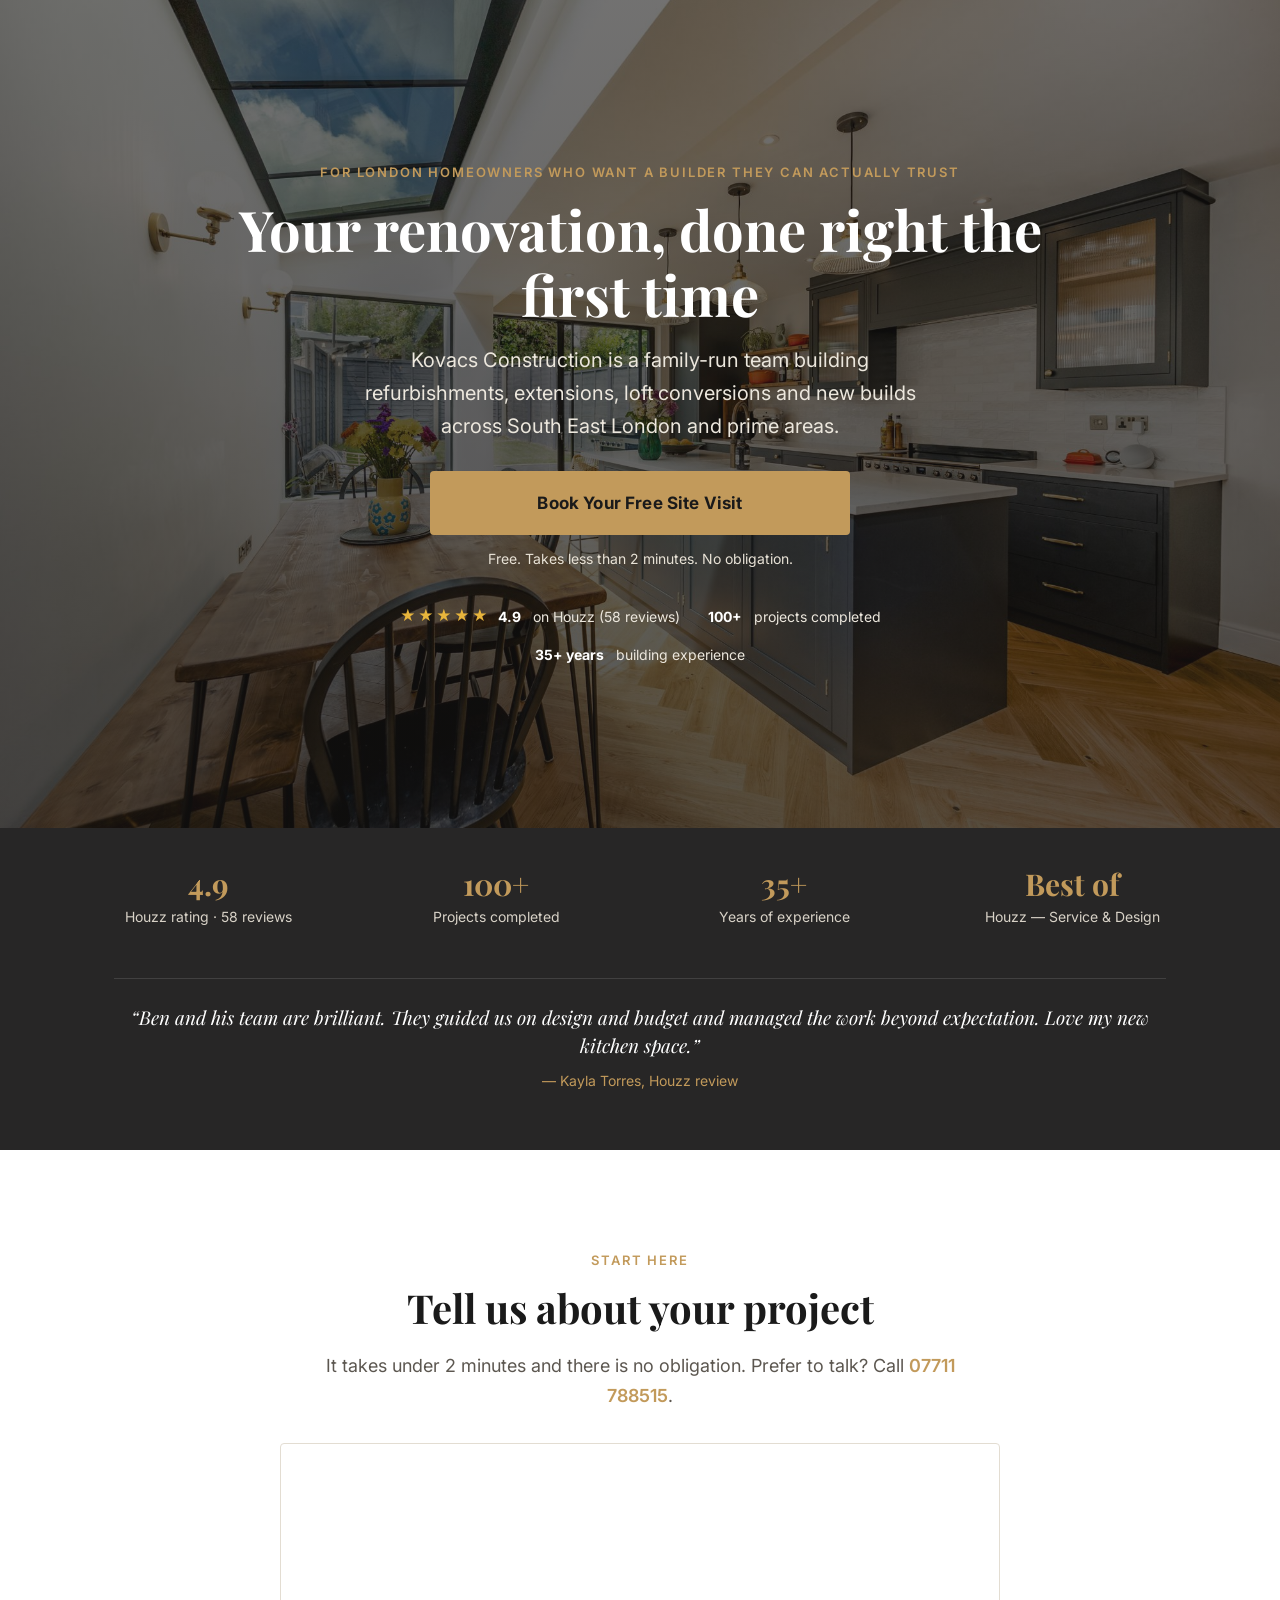
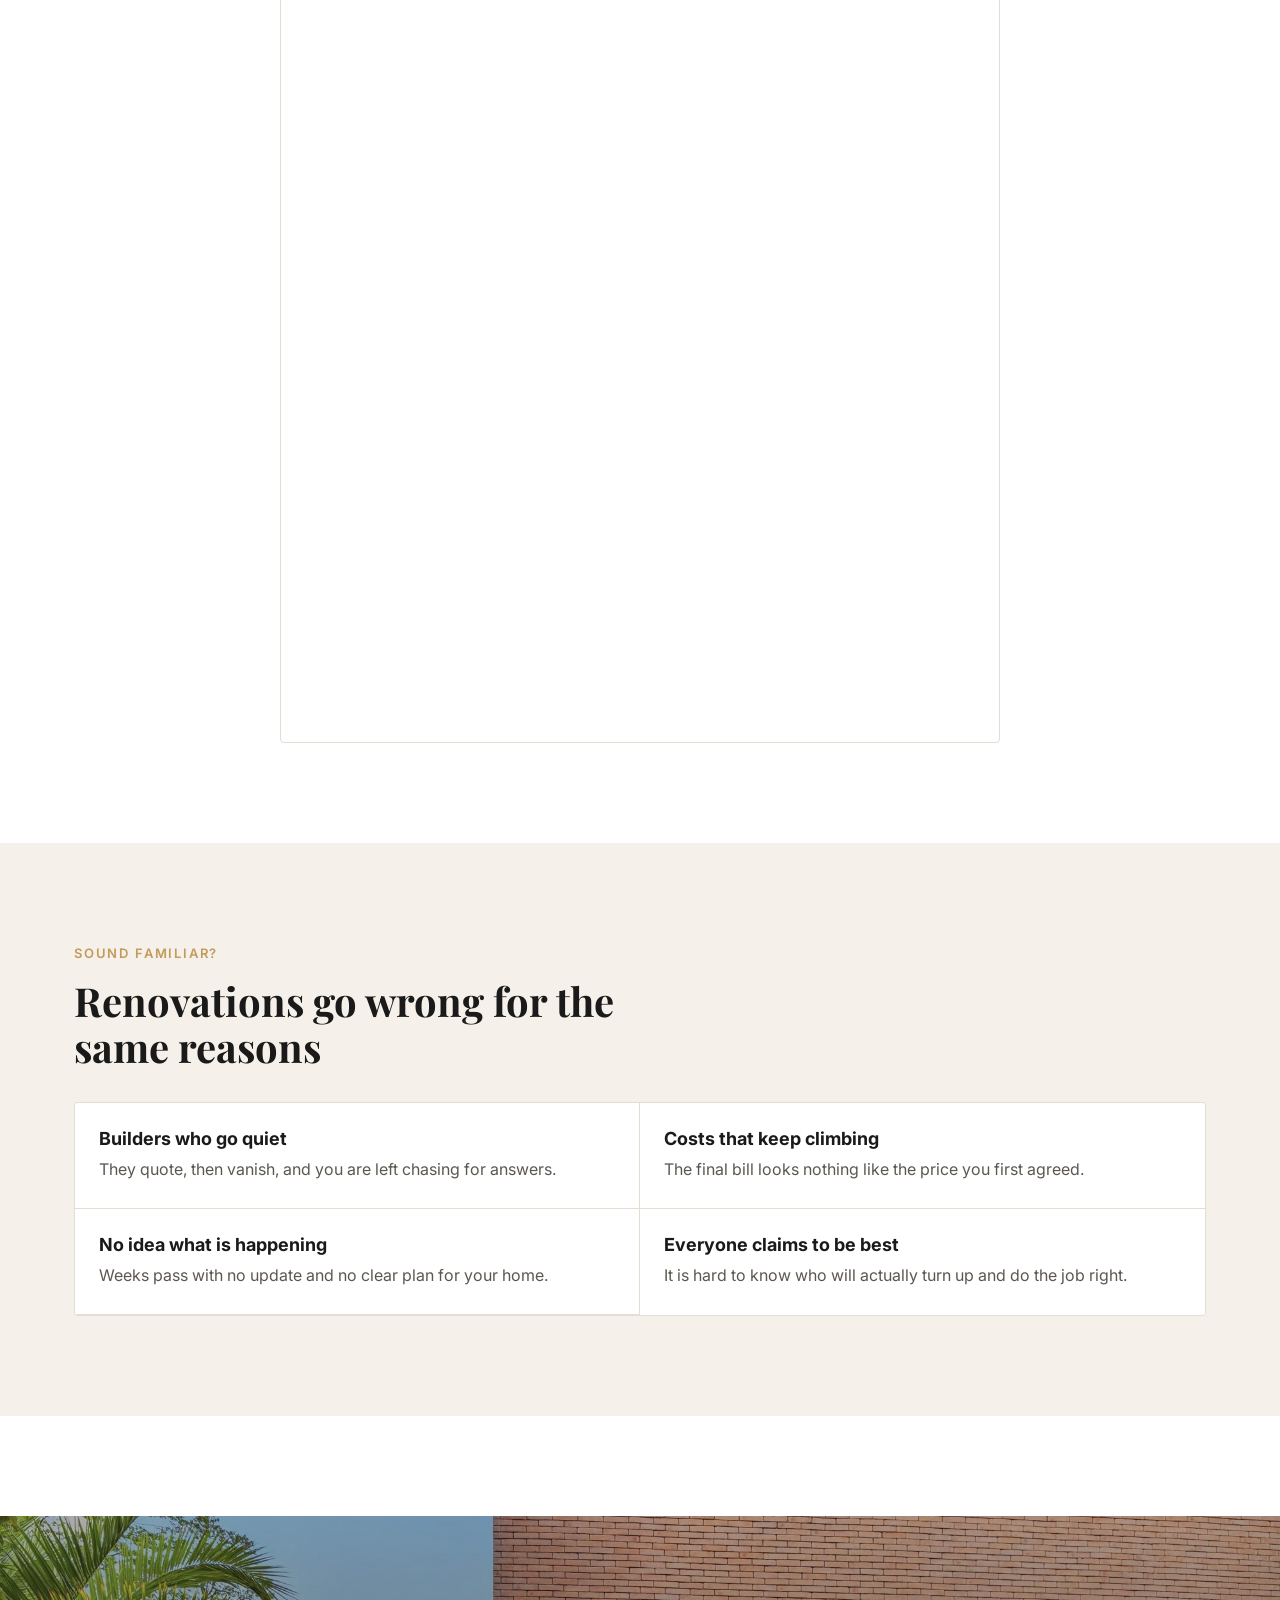
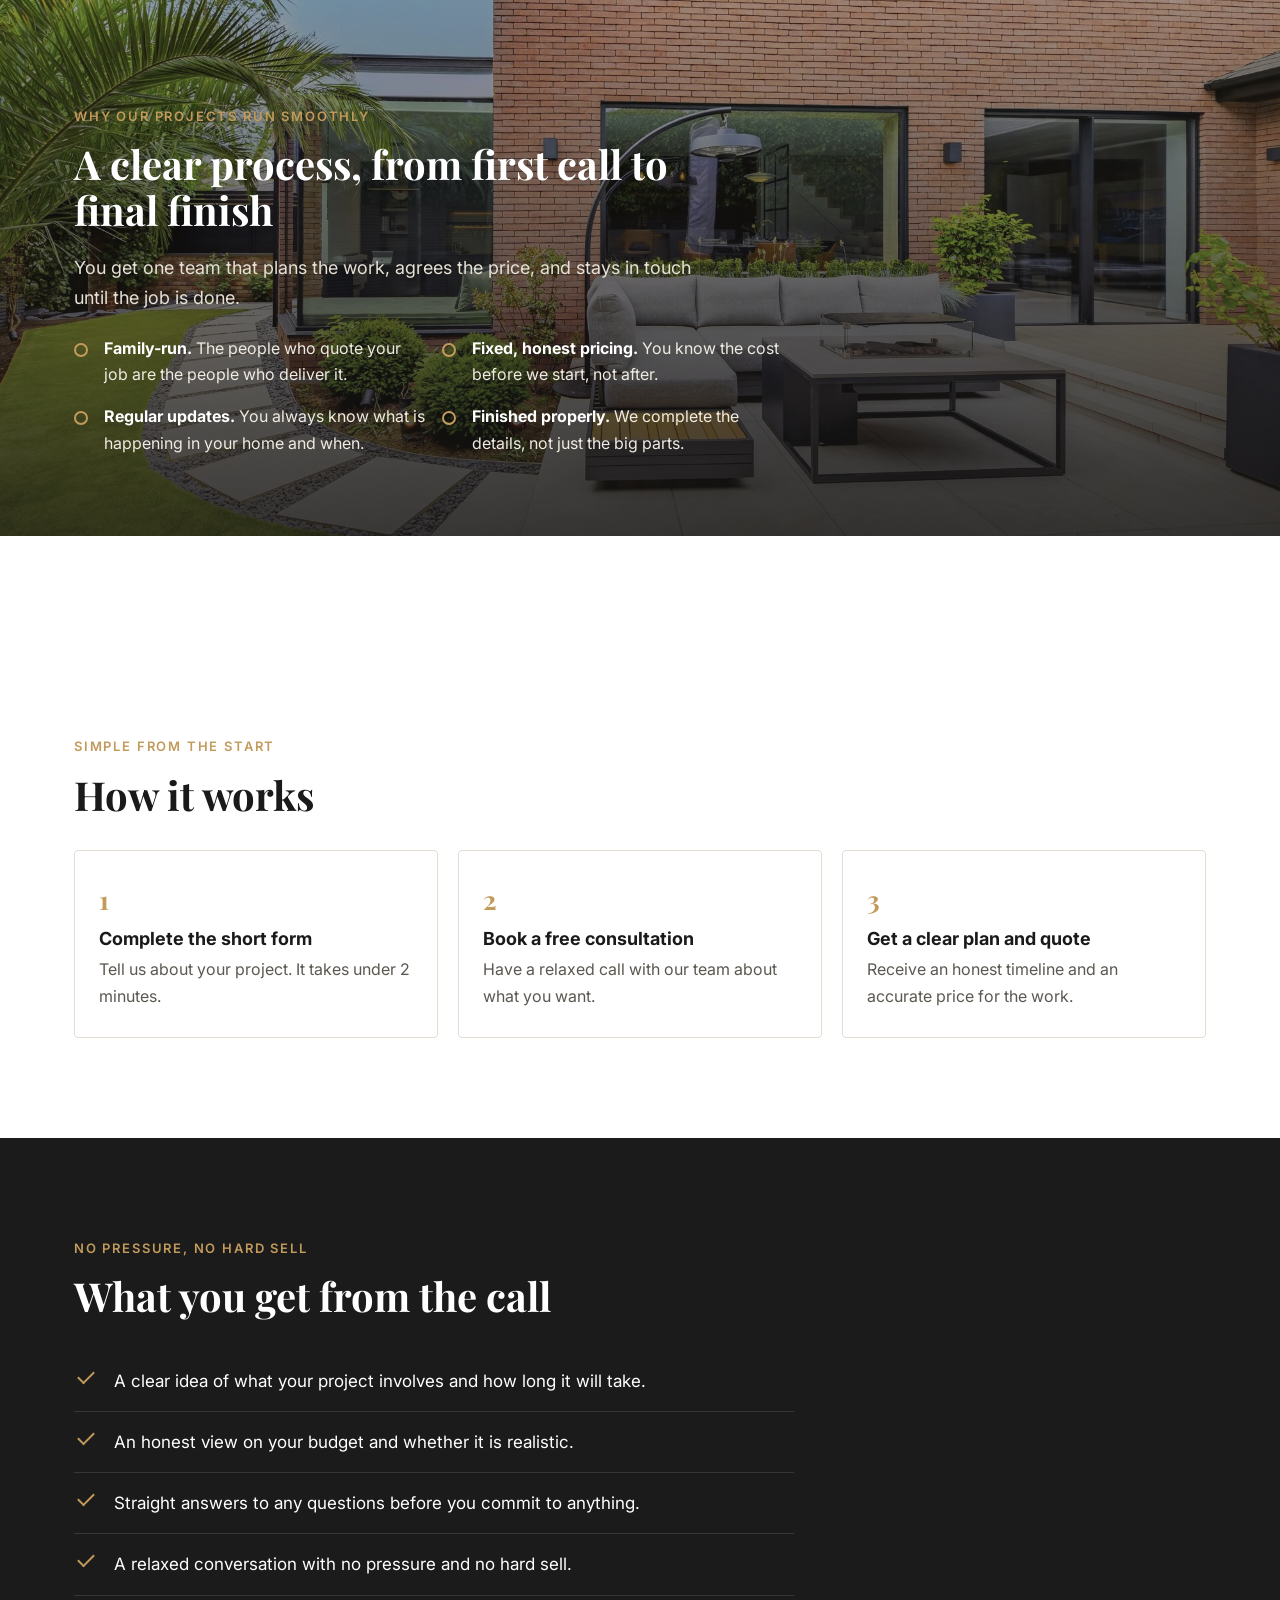
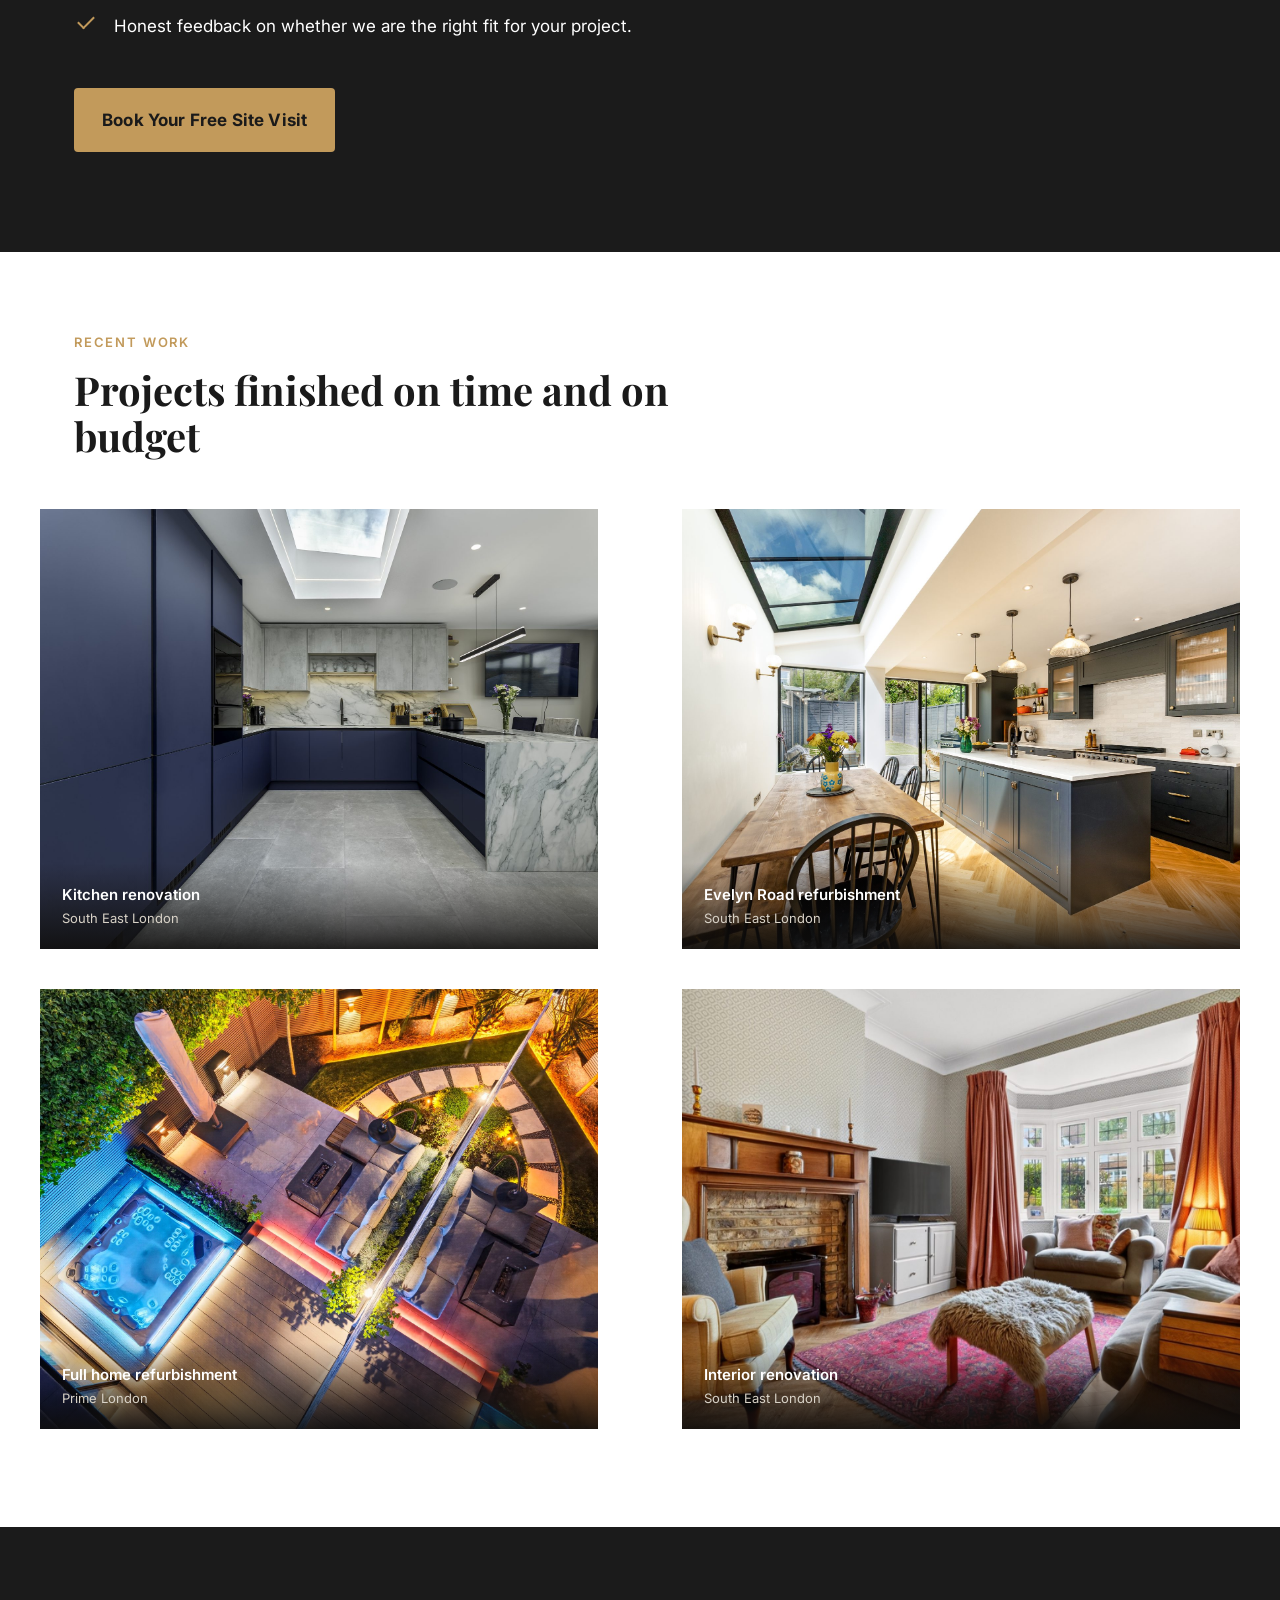
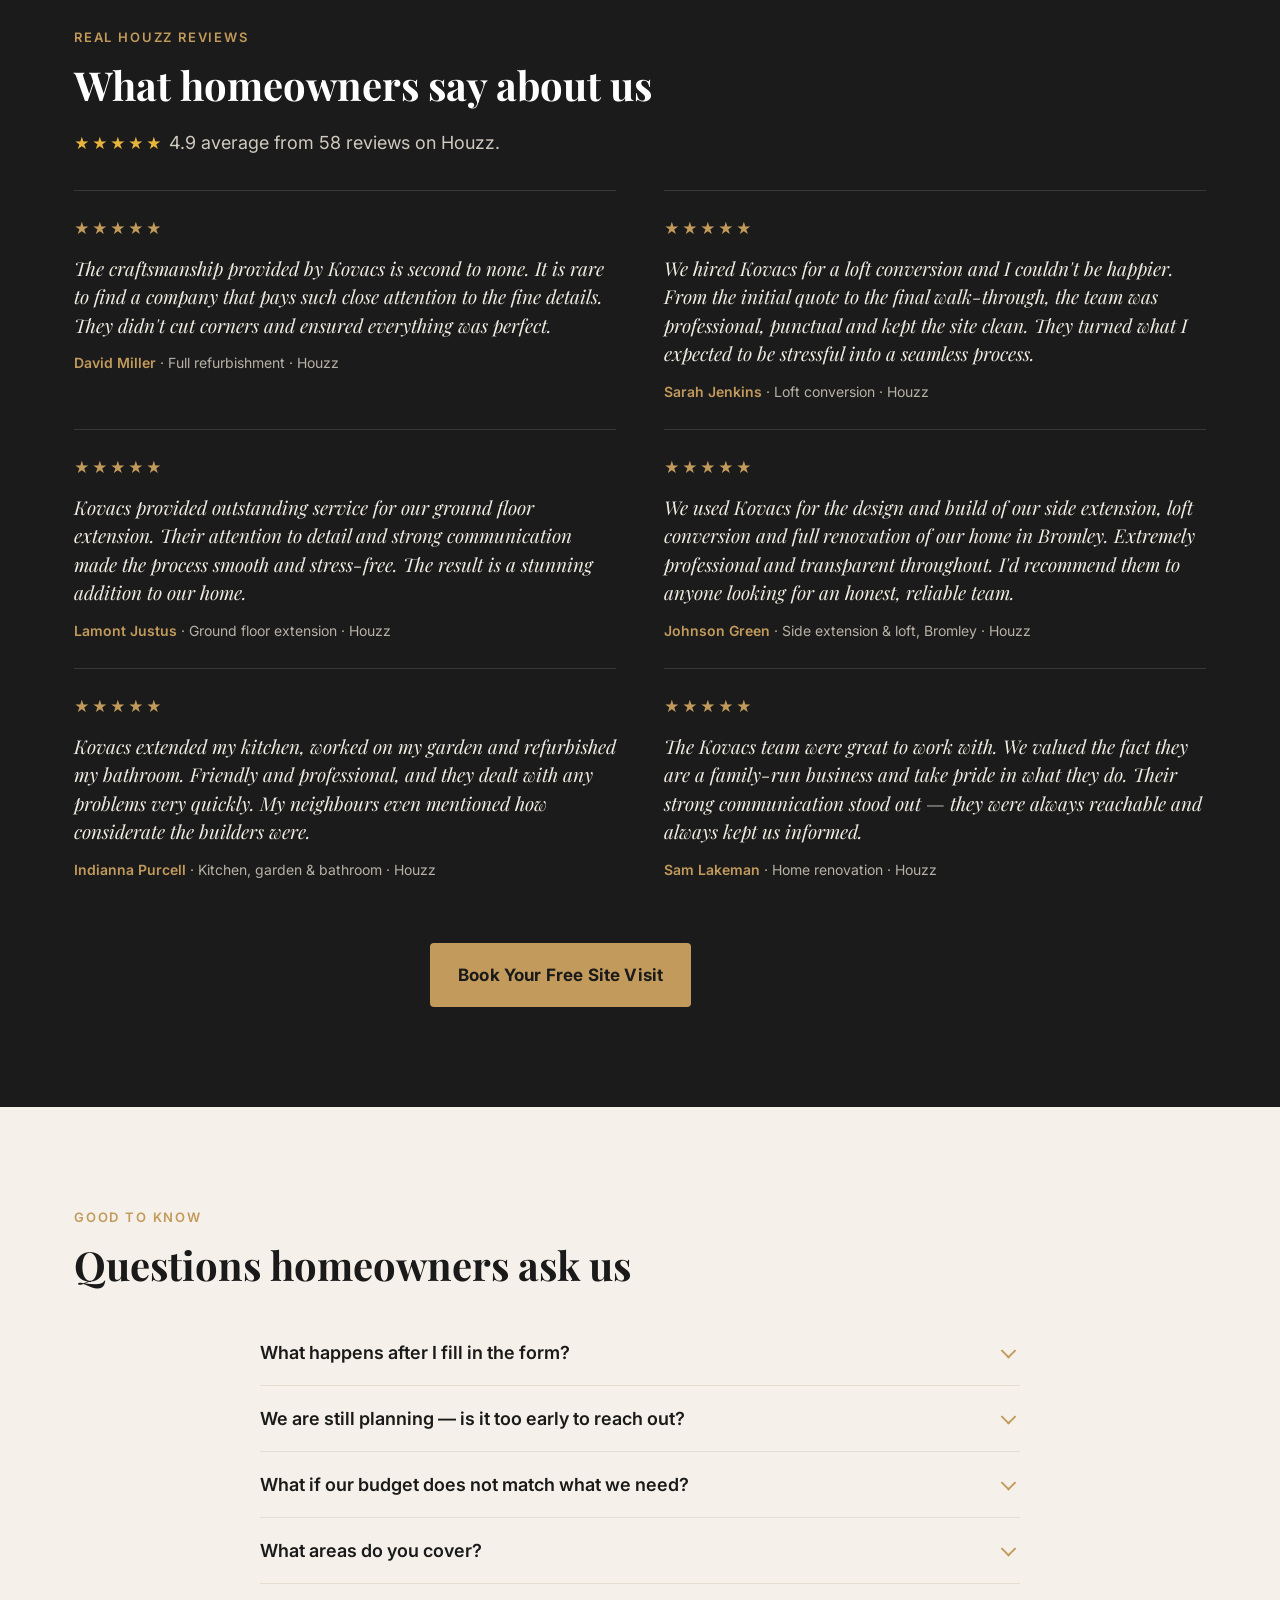
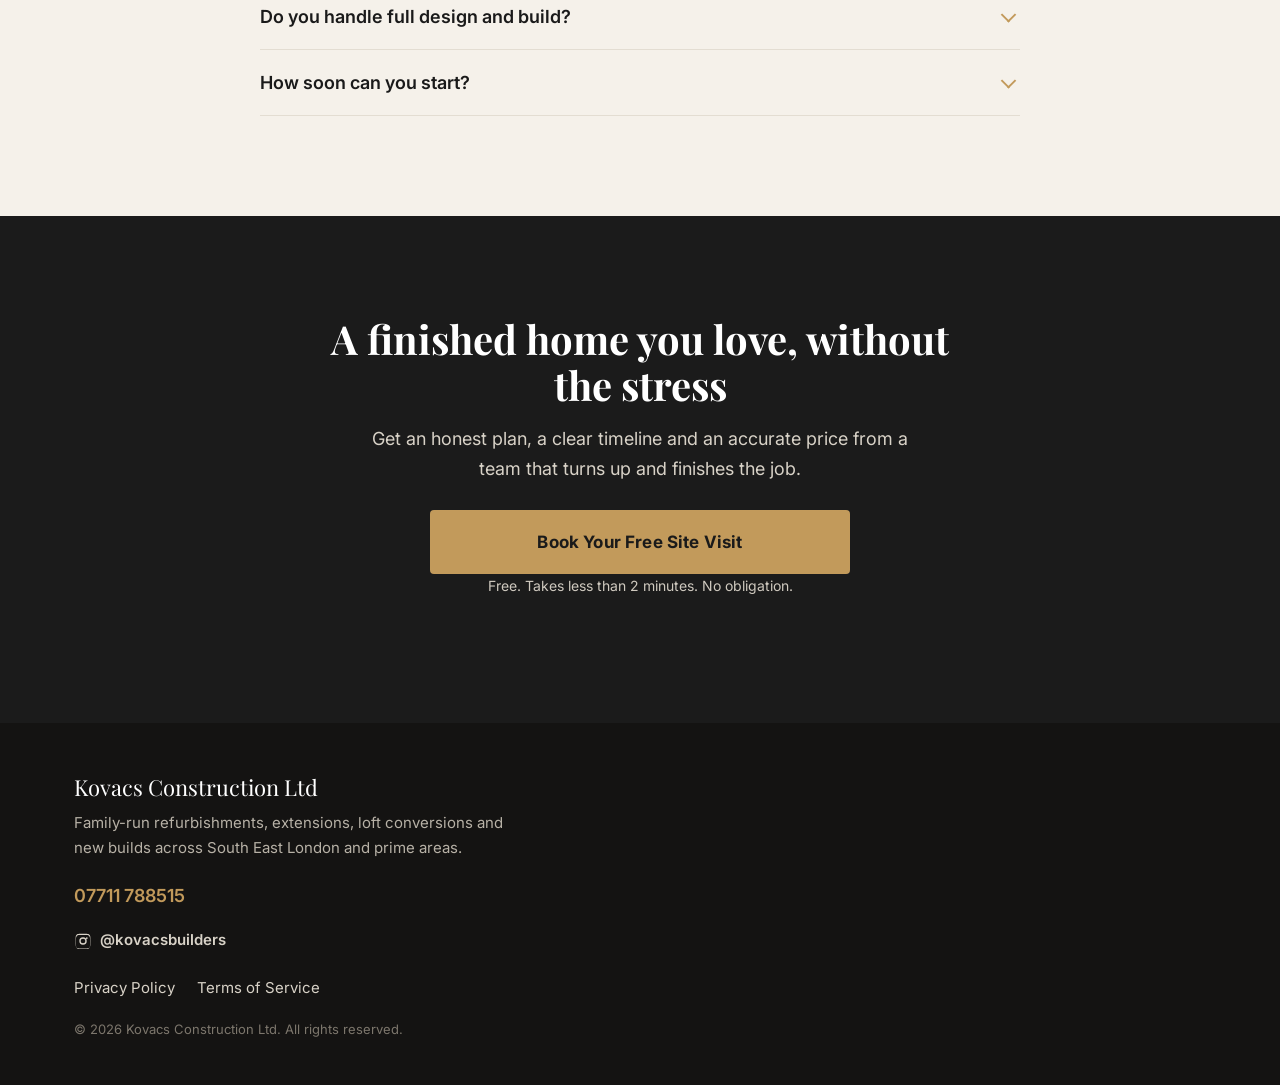
==== commit 3426dc71: "Change CTA button copy to 'Book Your Free Site Visit'" ====
--- a/funnel/index.html
+++ b/funnel/index.html
@@ -4,7 +4,7 @@
   <meta charset="UTF-8" />
   <meta name="viewport" content="width=device-width, initial-scale=1" />
   <title>Renovations, Extensions &amp; Loft Conversions in London | Kovacs Construction</title>
-  <meta name="description" content="Planning a renovation, extension, loft conversion or new build in South East London or a prime area? Book a free project quote with Kovacs Construction — a family-run team you can trust." />
+  <meta name="description" content="Planning a renovation, extension, loft conversion or new build in South East London or a prime area? Book a free site visit with Kovacs Construction — a family-run team you can trust." />
 
   <!-- TRACKING HEAD CODES GO HERE: Meta Pixel, GA4, GTM Head, TikTok, etc. -->
   <!-- GTM HEAD: paste the Google Tag Manager <script> here -->
@@ -31,7 +31,7 @@
     <h1>Your renovation, done right the first time</h1>
     <p class="hero__sub">Kovacs Construction is a family-run team building refurbishments, extensions, loft conversions and new builds across South East London and prime areas.</p>
     <div class="hero__cta">
-      <a href="#form" class="btn js-scroll">Book Your Free Project Quote</a>
+      <a href="#form" class="btn js-scroll">Book Your Free Site Visit</a>
       <p class="btn-note">Free. Takes less than 2 minutes. No obligation.</p>
     </div>
     <div class="trust-strip">
@@ -96,7 +96,7 @@
         </iframe>
       </div>
       <!-- If the embed ever fails to load, this is the fallback intent:
-      <div class="form-placeholder">Form loading… or call 07711 788515 to book your free project quote.</div>
+      <div class="form-placeholder">Form loading… or call 07711 788515 to book your free site visit.</div>
       -->
     </div>
   </div>
@@ -191,7 +191,7 @@
       <li>Honest feedback on whether we are the right fit for your project.</li>
     </ul>
     <div style="max-width:420px;margin-top:32px;">
-      <a href="#form" class="btn js-scroll">Book Your Free Project Quote</a>
+      <a href="#form" class="btn js-scroll">Book Your Free Site Visit</a>
     </div>
   </div>
 </section>
@@ -263,7 +263,7 @@
       </blockquote>
     </div>
     <div style="max-width:420px;margin:36px auto 0;">
-      <a href="#form" class="btn js-scroll">Book Your Free Project Quote</a>
+      <a href="#form" class="btn js-scroll">Book Your Free Site Visit</a>
     </div>
   </div>
 </section>
@@ -309,7 +309,7 @@
   <div class="container">
     <h2>A finished home you love, without the stress</h2>
     <p>Get an honest plan, a clear timeline and an accurate price from a team that turns up and finishes the job.</p>
-    <a href="#form" class="btn js-scroll">Book Your Free Project Quote</a>
+    <a href="#form" class="btn js-scroll">Book Your Free Site Visit</a>
     <p class="btn-note">Free. Takes less than 2 minutes. No obligation.</p>
   </div>
 </section>
@@ -339,7 +339,7 @@
   <a href="tel:+447711788515" class="btn btn--call" aria-label="Call Kovacs Construction">
     <svg viewBox="0 0 24 24" aria-hidden="true"><path d="M6.6 10.8a15.5 15.5 0 006.6 6.6l2.2-2.2a1 1 0 011-.24 11.4 11.4 0 003.6.58 1 1 0 011 1V20a1 1 0 01-1 1A17 17 0 013 4a1 1 0 011-1h3.5a1 1 0 011 1 11.4 11.4 0 00.58 3.6 1 1 0 01-.24 1z"/></svg>
   </a>
-  <a href="#form" class="btn js-scroll" style="flex:1;">Book Your Free Quote</a>
+  <a href="#form" class="btn js-scroll" style="flex:1;">Book Your Free Site Visit</a>
 </div>
 
 <script src="script.js"></script>
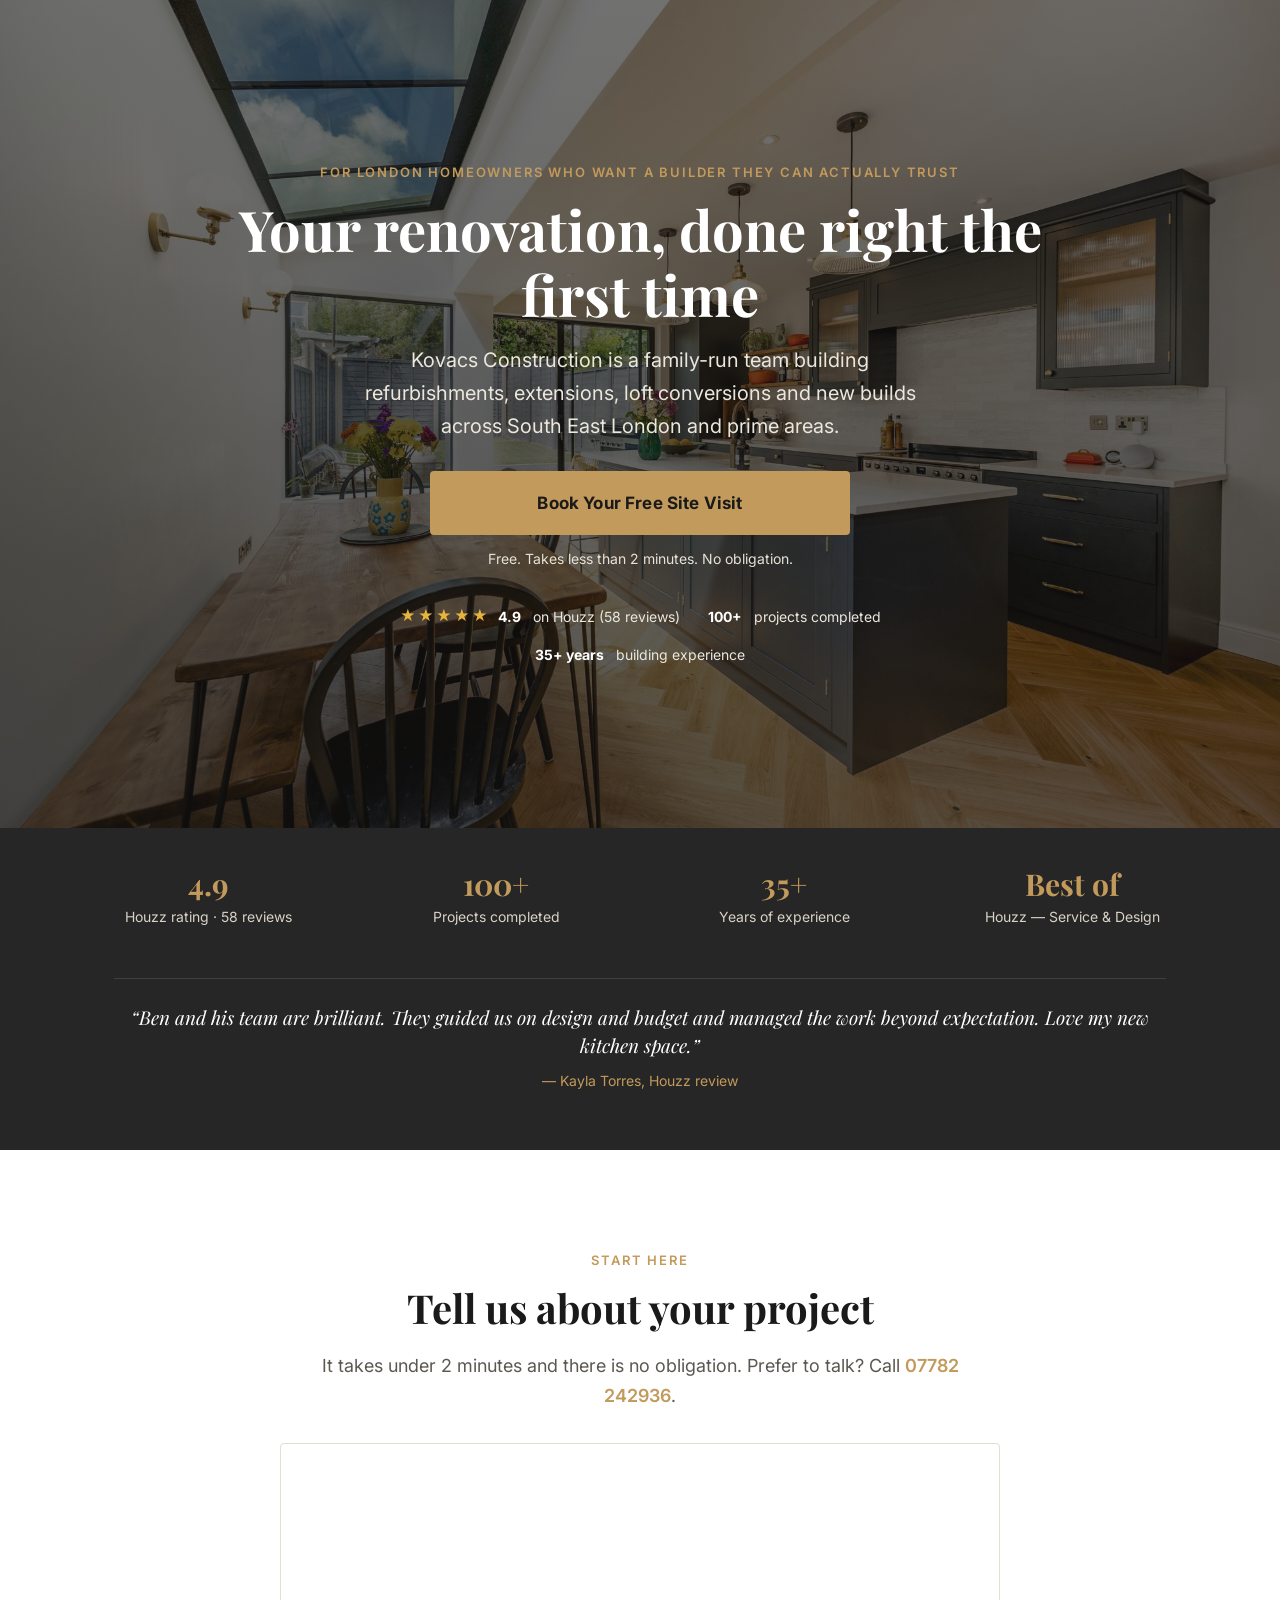
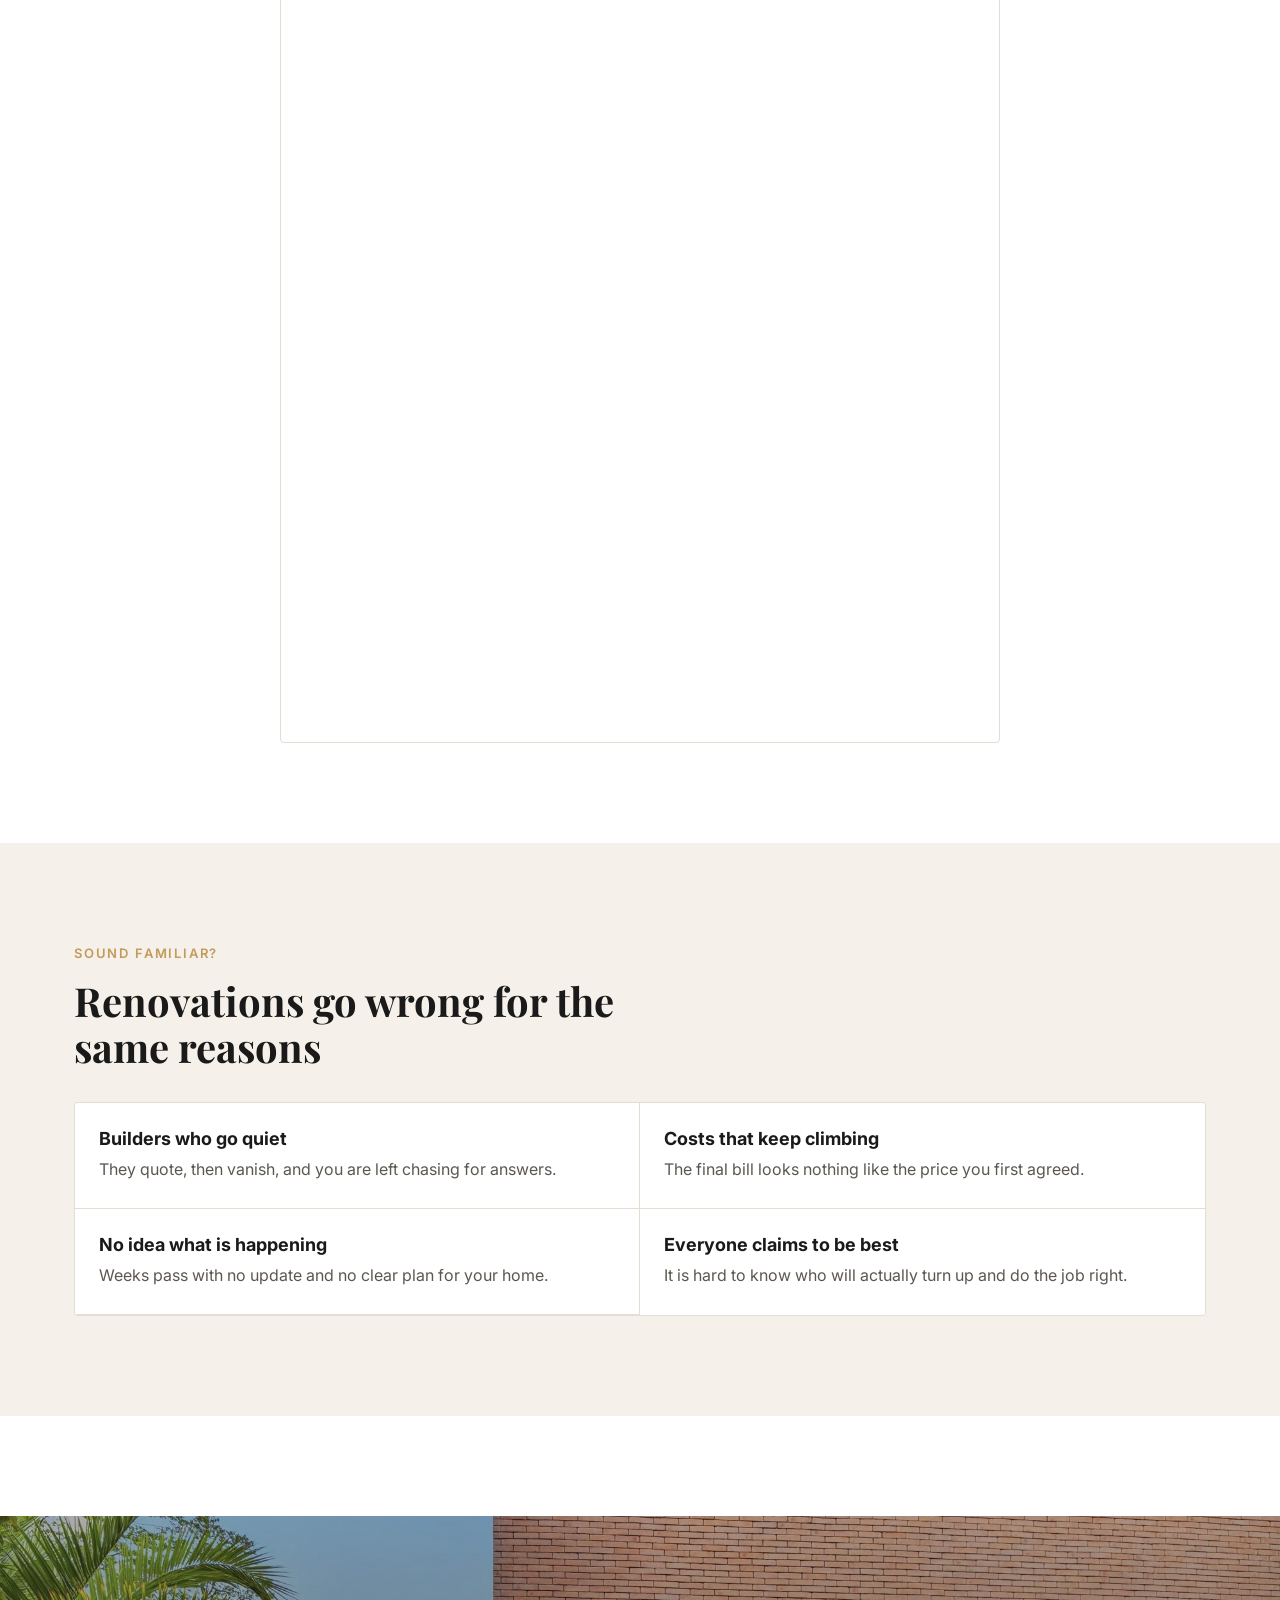
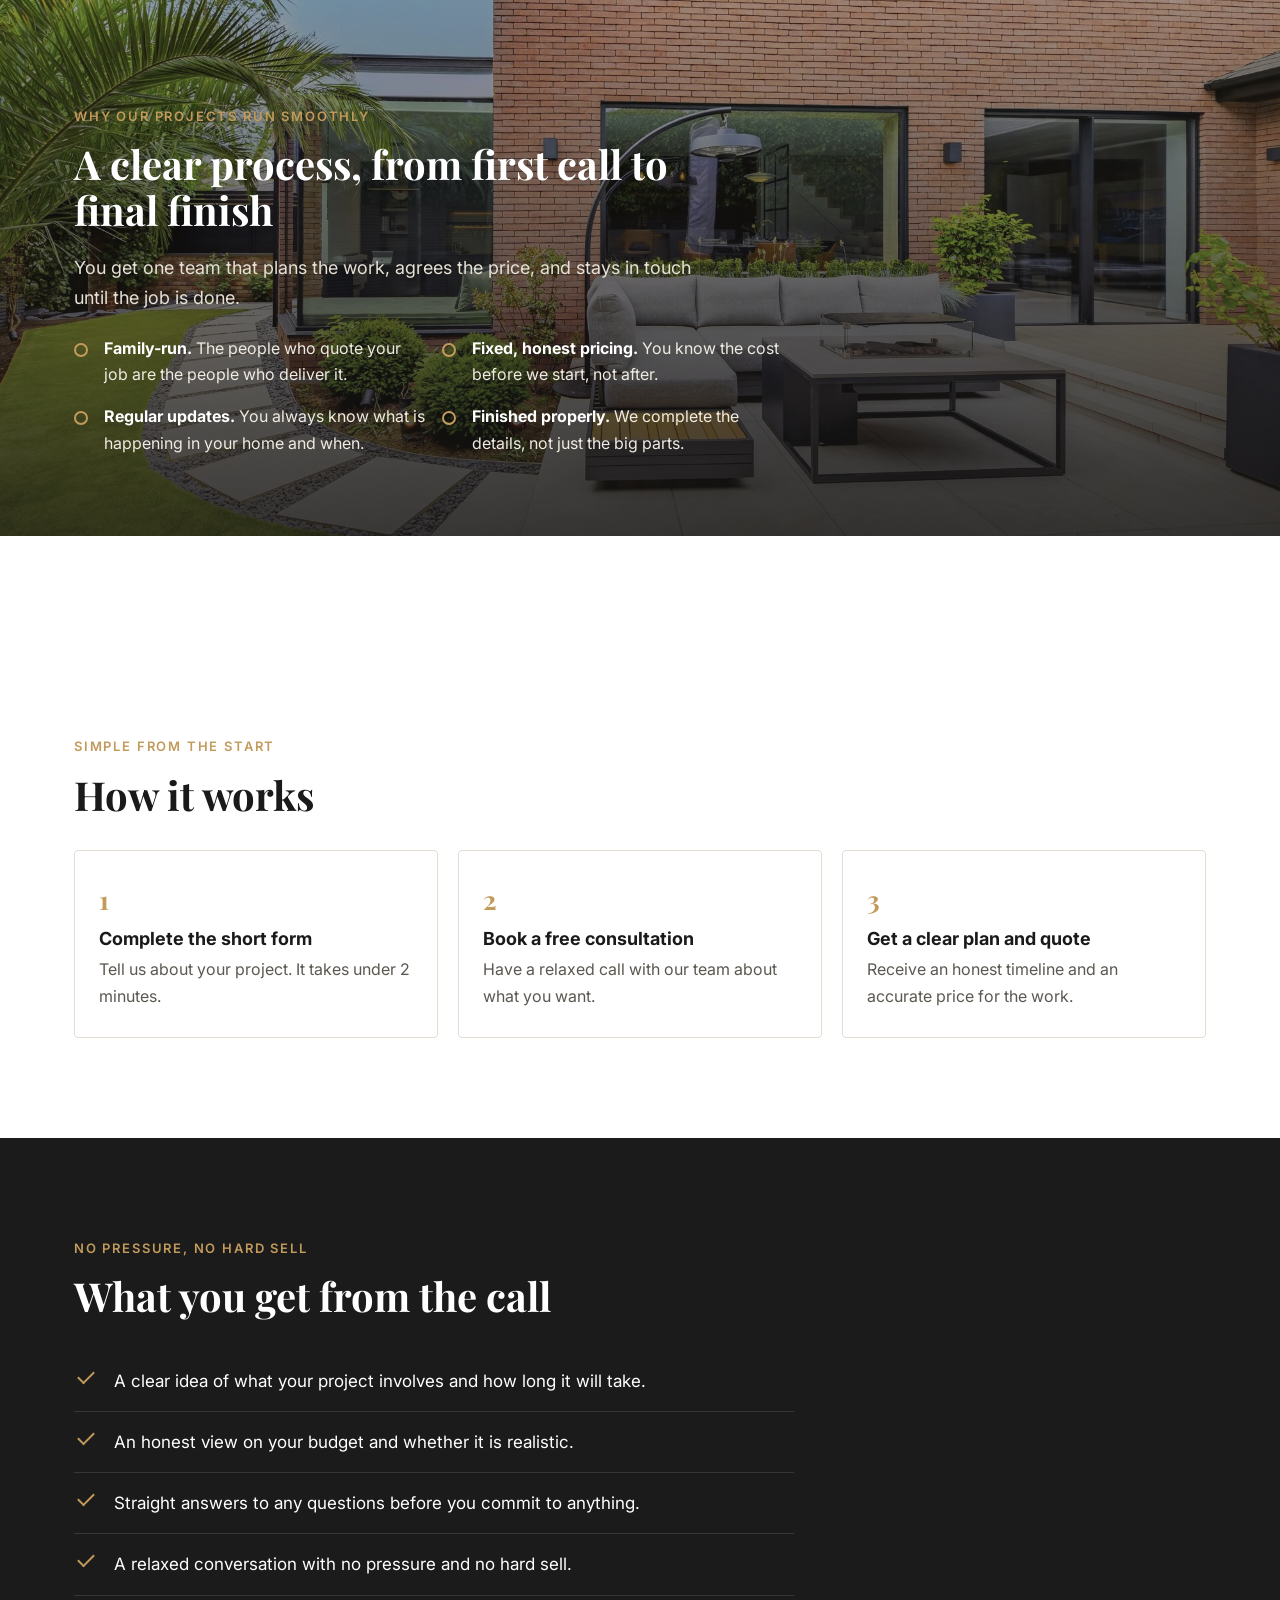
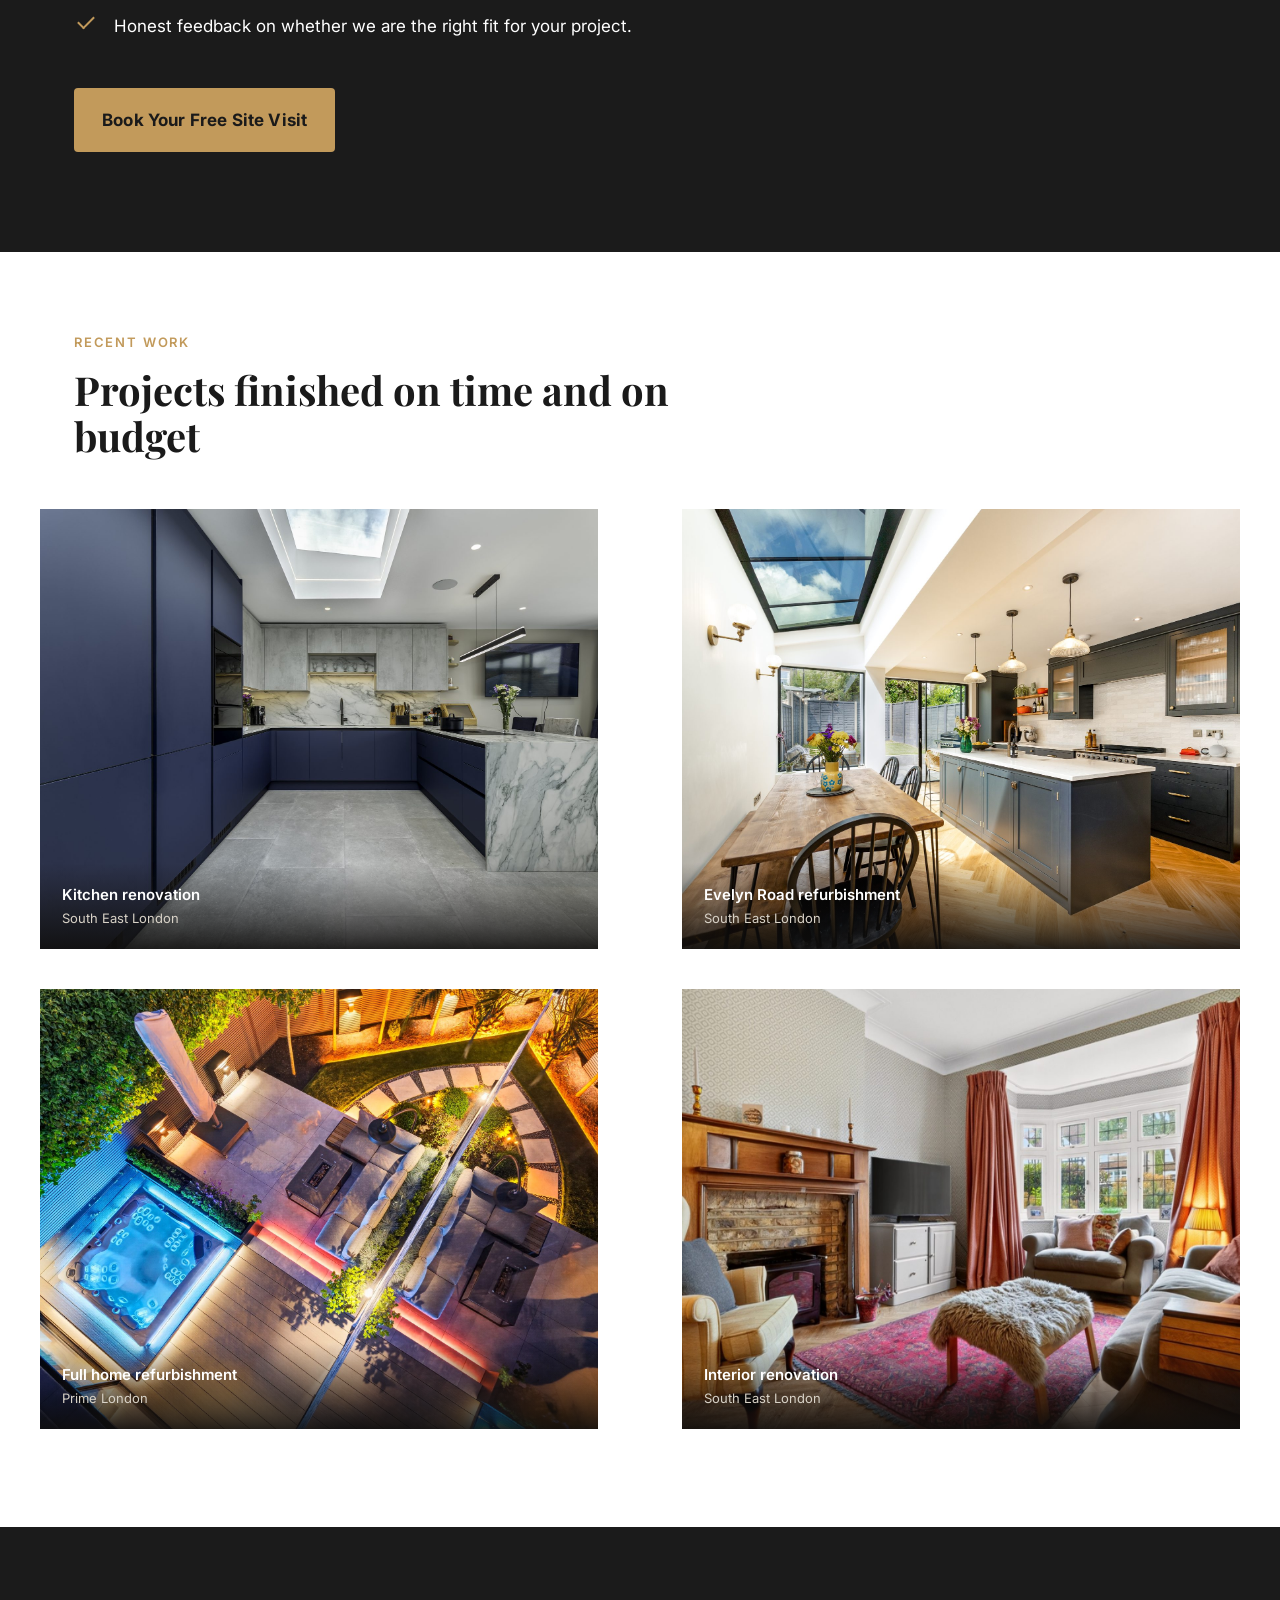
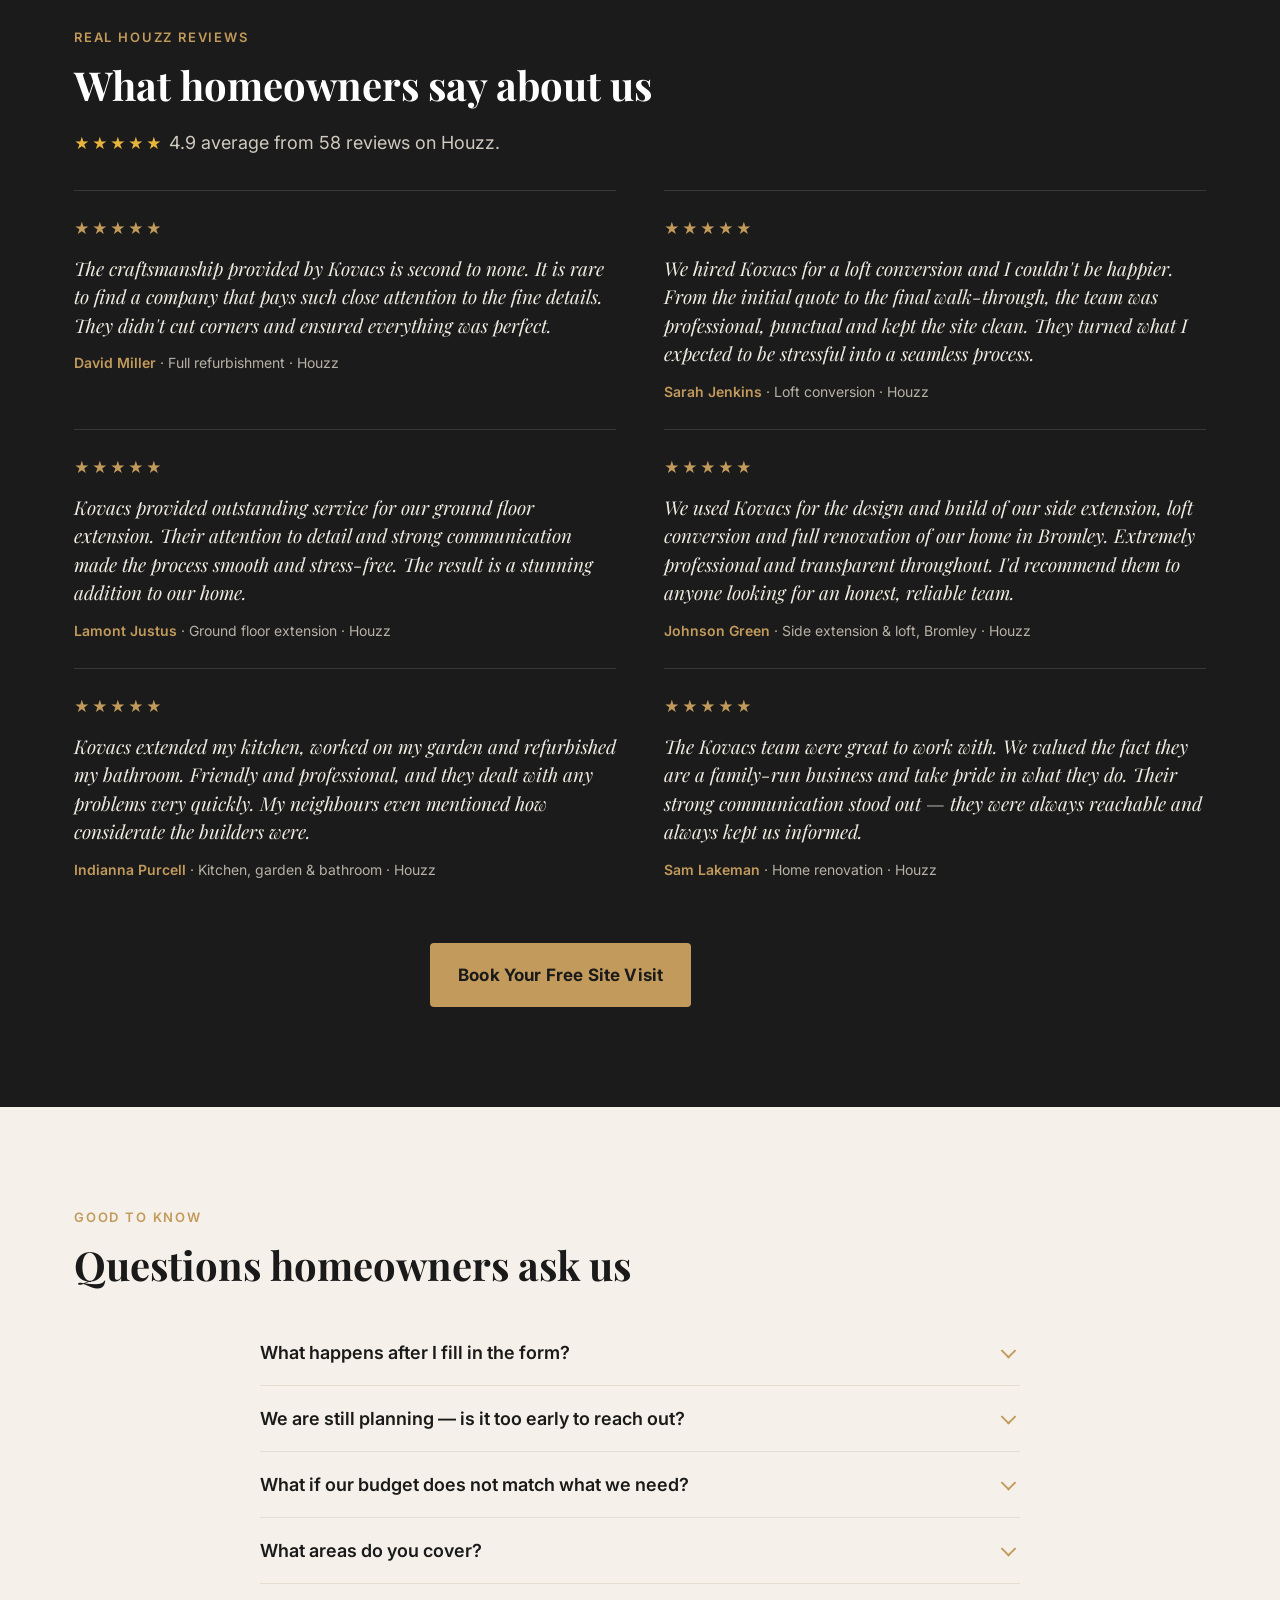
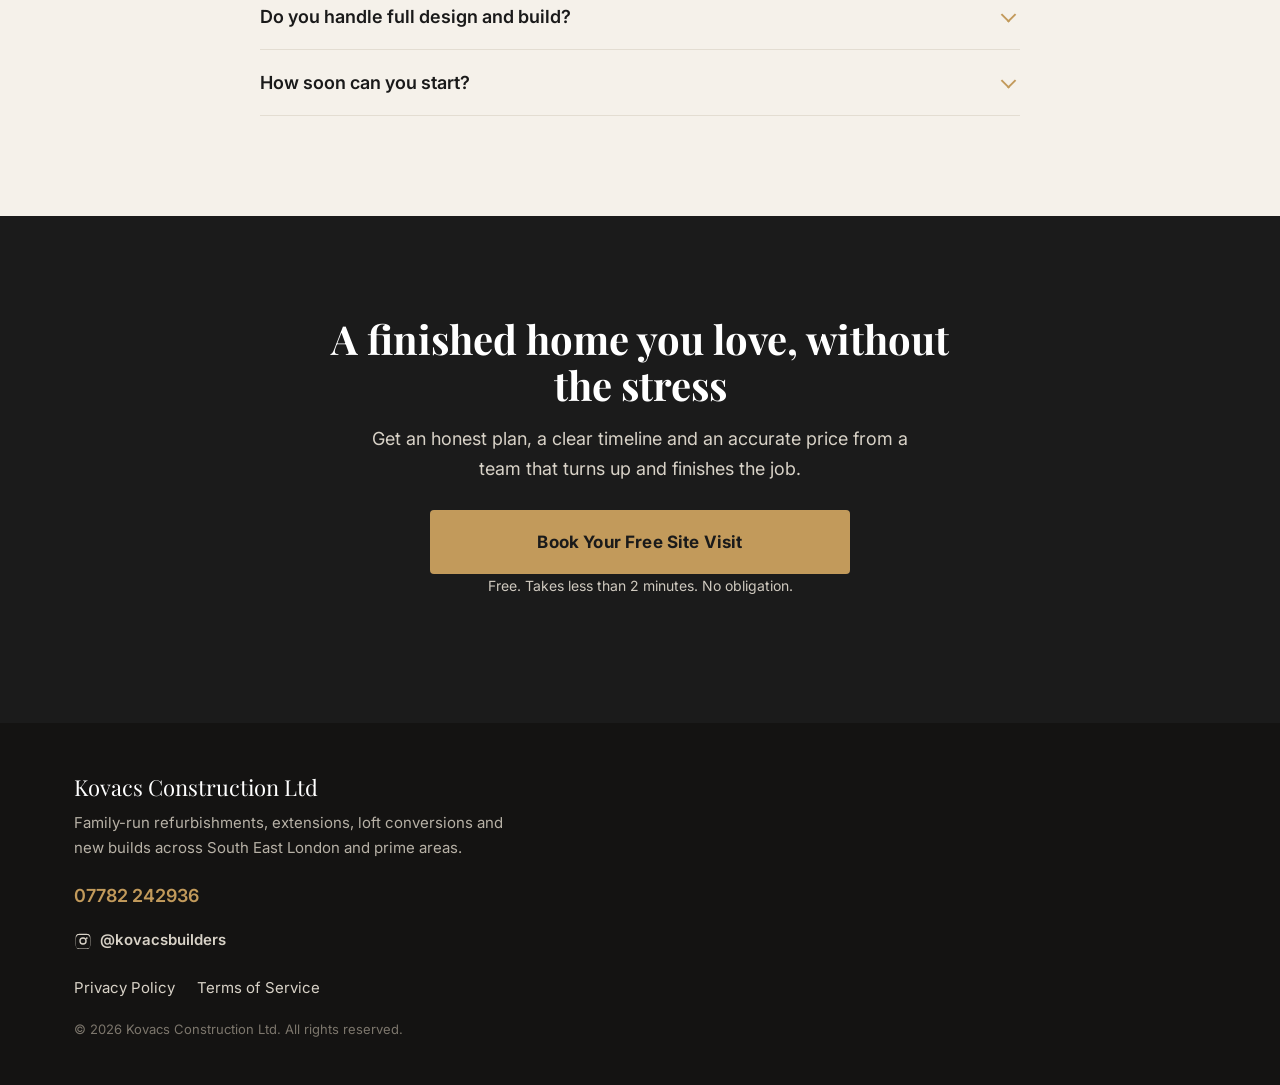
==== commit 863c72f4: "Update phone number to 07782 242936 across all pages" ====
--- a/funnel/index.html
+++ b/funnel/index.html
@@ -65,7 +65,7 @@
       <p class="eyebrow">Start here</p>
       <h2 class="section__title">Tell us about your project</h2>
       <p class="section__sub" style="margin-left:auto;margin-right:auto;">It takes under 2 minutes and there is no obligation. Prefer to talk? Call
-        <a class="footer__phone" href="tel:+447711788515">07711 788515</a>.</p>
+        <a class="footer__phone" href="tel:+447782242936">07782 242936</a>.</p>
     </div>
 
     <div class="formwrap">
@@ -96,7 +96,7 @@
         </iframe>
       </div>
       <!-- If the embed ever fails to load, this is the fallback intent:
-      <div class="form-placeholder">Form loading… or call 07711 788515 to book your free site visit.</div>
+      <div class="form-placeholder">Form loading… or call 07782 242936 to book your free site visit.</div>
       -->
     </div>
   </div>
@@ -319,7 +319,7 @@
   <div class="container">
     <p class="footer__brand">Kovacs Construction Ltd</p>
     <p class="footer__desc">Family-run refurbishments, extensions, loft conversions and new builds across South East London and prime areas.</p>
-    <p><a class="footer__phone" href="tel:+447711788515">07711 788515</a></p>
+    <p><a class="footer__phone" href="tel:+447782242936">07782 242936</a></p>
     <p class="footer__social">
       <a href="https://www.instagram.com/kovacsbuilders/" target="_blank" rel="noopener" aria-label="Kovacs Construction on Instagram">
         <svg viewBox="0 0 24 24" aria-hidden="true"><path d="M12 2.2c3.2 0 3.6 0 4.9.07 1.2.06 1.8.25 2.2.42.6.22 1 .48 1.4.9.42.42.68.82.9 1.4.17.4.36 1 .42 2.2.06 1.3.07 1.7.07 4.9s0 3.6-.07 4.9c-.06 1.2-.25 1.8-.42 2.2-.22.6-.48 1-.9 1.4-.42.42-.82.68-1.4.9-.4.17-1 .36-2.2.42-1.3.06-1.7.07-4.9.07s-3.6 0-4.9-.07c-1.2-.06-1.8-.25-2.2-.42-.6-.22-1-.48-1.4-.9-.42-.42-.68-.82-.9-1.4-.17-.4-.36-1-.42-2.2-.06-1.3-.07-1.7-.07-4.9s0-3.6.07-4.9c.06-1.2.25-1.8.42-2.2.22-.6.48-1 .9-1.4.42-.42.82-.68 1.4-.9.4-.17 1-.36 2.2-.42 1.3-.06 1.7-.07 4.9-.07zm0 1.8c-3.1 0-3.5 0-4.7.07-1.1.05-1.7.24-2.1.4-.5.2-.9.44-1.3.84-.4.4-.64.8-.84 1.3-.16.4-.35 1-.4 2.1-.07 1.2-.07 1.6-.07 4.7s0 3.5.07 4.7c.05 1.1.24 1.7.4 2.1.2.5.44.9.84 1.3.4.4.8.64 1.3.84.4.16 1 .35 2.1.4 1.2.07 1.6.07 4.7.07s3.5 0 4.7-.07c1.1-.05 1.7-.24 2.1-.4.5-.2.9-.44 1.3-.84.4-.4.64-.8.84-1.3.16-.4.35-1 .4-2.1.07-1.2.07-1.6.07-4.7s0-3.5-.07-4.7c-.05-1.1-.24-1.7-.4-2.1-.2-.5-.44-.9-.84-1.3-.4-.4-.8-.64-1.3-.84-.4-.16-1-.35-2.1-.4-1.2-.07-1.6-.07-4.7-.07zm0 3.06A4.94 4.94 0 1 1 12 17a4.94 4.94 0 0 1 0-9.88zm0 1.8a3.14 3.14 0 1 0 0 6.28 3.14 3.14 0 0 0 0-6.28zM17.1 6.9a1.15 1.15 0 1 1 0 2.3 1.15 1.15 0 0 1 0-2.3z"/></svg>
@@ -336,7 +336,7 @@
 
 <!-- ======================= STICKY MOBILE CTA ======================= -->
 <div class="sticky-cta" id="stickyCta" aria-hidden="true">
-  <a href="tel:+447711788515" class="btn btn--call" aria-label="Call Kovacs Construction">
+  <a href="tel:+447782242936" class="btn btn--call" aria-label="Call Kovacs Construction">
     <svg viewBox="0 0 24 24" aria-hidden="true"><path d="M6.6 10.8a15.5 15.5 0 006.6 6.6l2.2-2.2a1 1 0 011-.24 11.4 11.4 0 003.6.58 1 1 0 011 1V20a1 1 0 01-1 1A17 17 0 013 4a1 1 0 011-1h3.5a1 1 0 011 1 11.4 11.4 0 00.58 3.6 1 1 0 01-.24 1z"/></svg>
   </a>
   <a href="#form" class="btn js-scroll" style="flex:1;">Book Your Free Site Visit</a>
--- a/funnel/styles.css
+++ b/funnel/styles.css
@@ -550,6 +550,17 @@
 .ty-hero .check svg { width: 32px; height: 32px; fill: none; stroke: #1a1a1a; stroke-width: 3; }
 .ty-hero h1 { color: var(--white); font-size: 32px; max-width: 720px; margin: 0 auto .3em; }
 .ty-hero p { color: #d8d2c7; max-width: 560px; margin: 0 auto; font-size: 18px; }
+
+/* Thank-you video */
+.ty-video { max-width: 760px; margin: 0 auto; }
+.ty-video video {
+  display: block;
+  width: 100%;
+  height: auto;
+  max-height: 80vh;
+  border-radius: var(--radius);
+  background: #000;
+}
 
 .next-steps { max-width: 720px; margin: 0 auto; display: grid; gap: 18px; }
 .next-step {
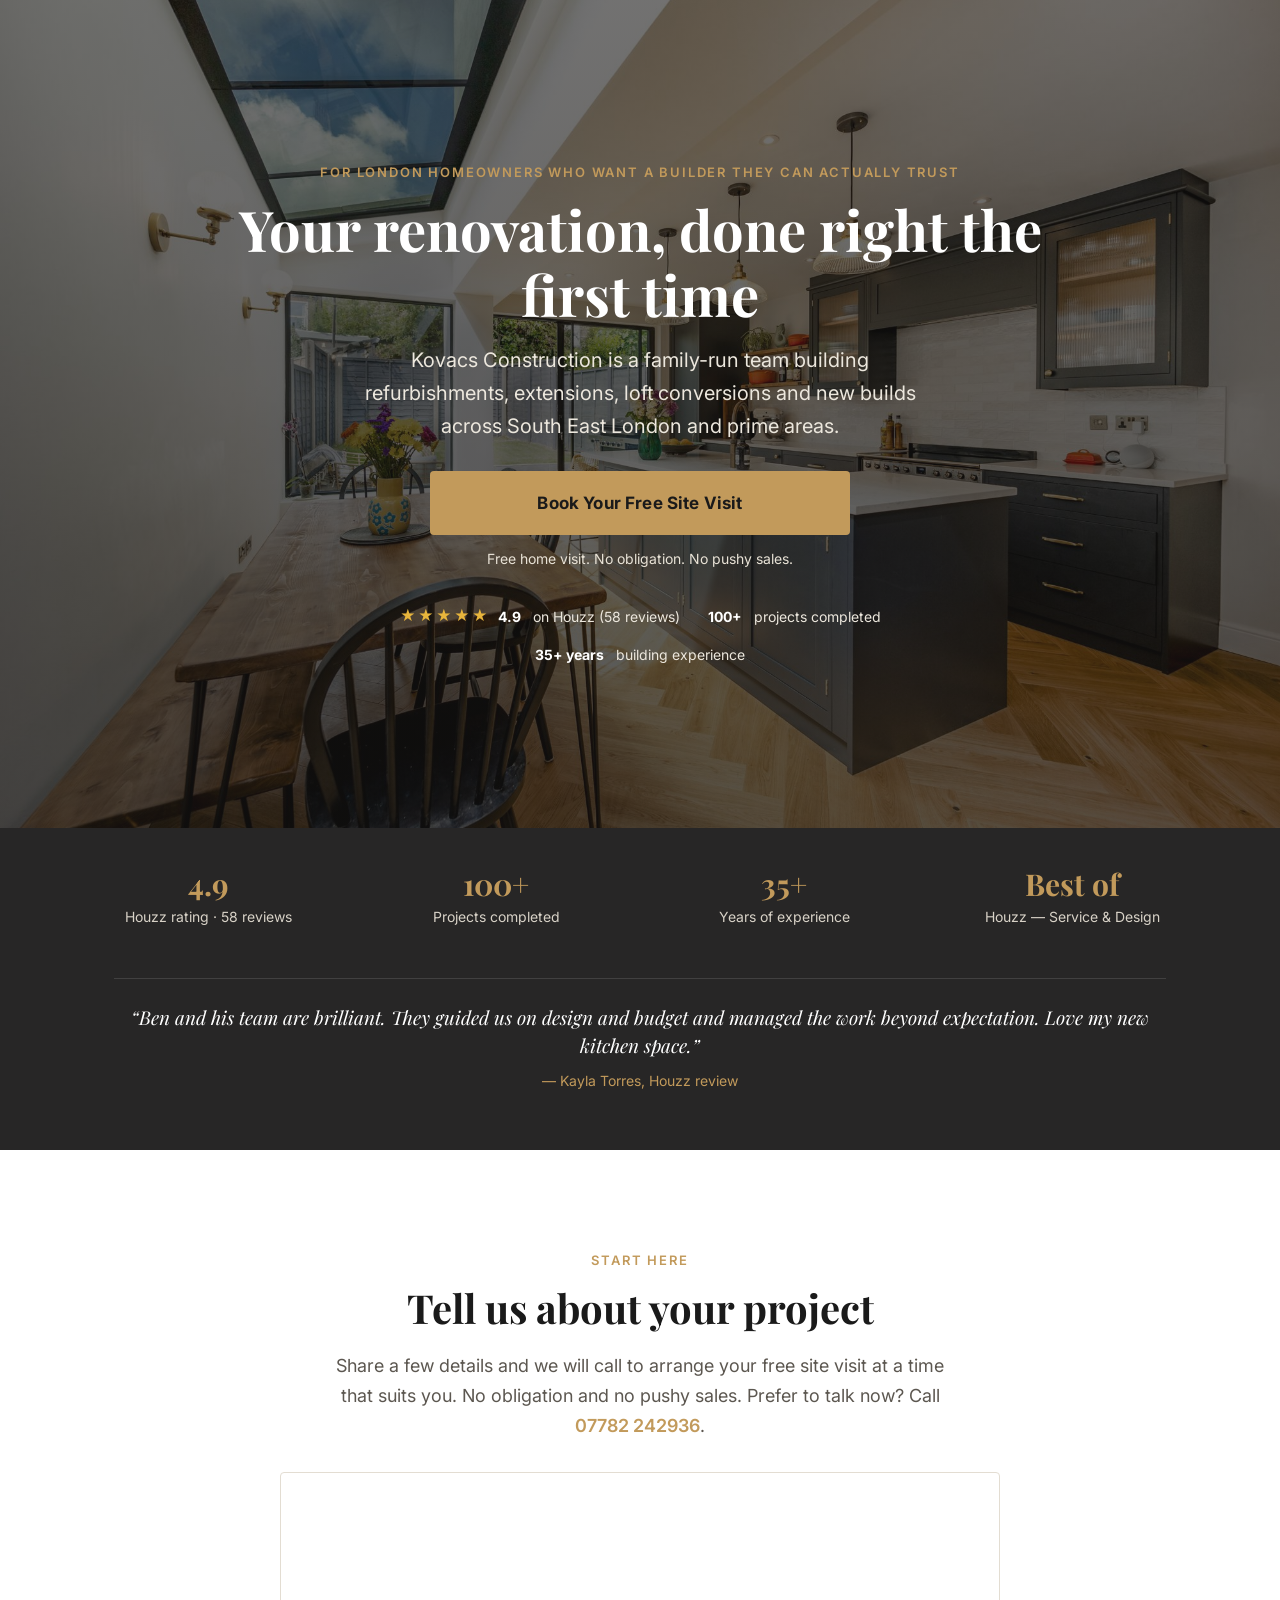
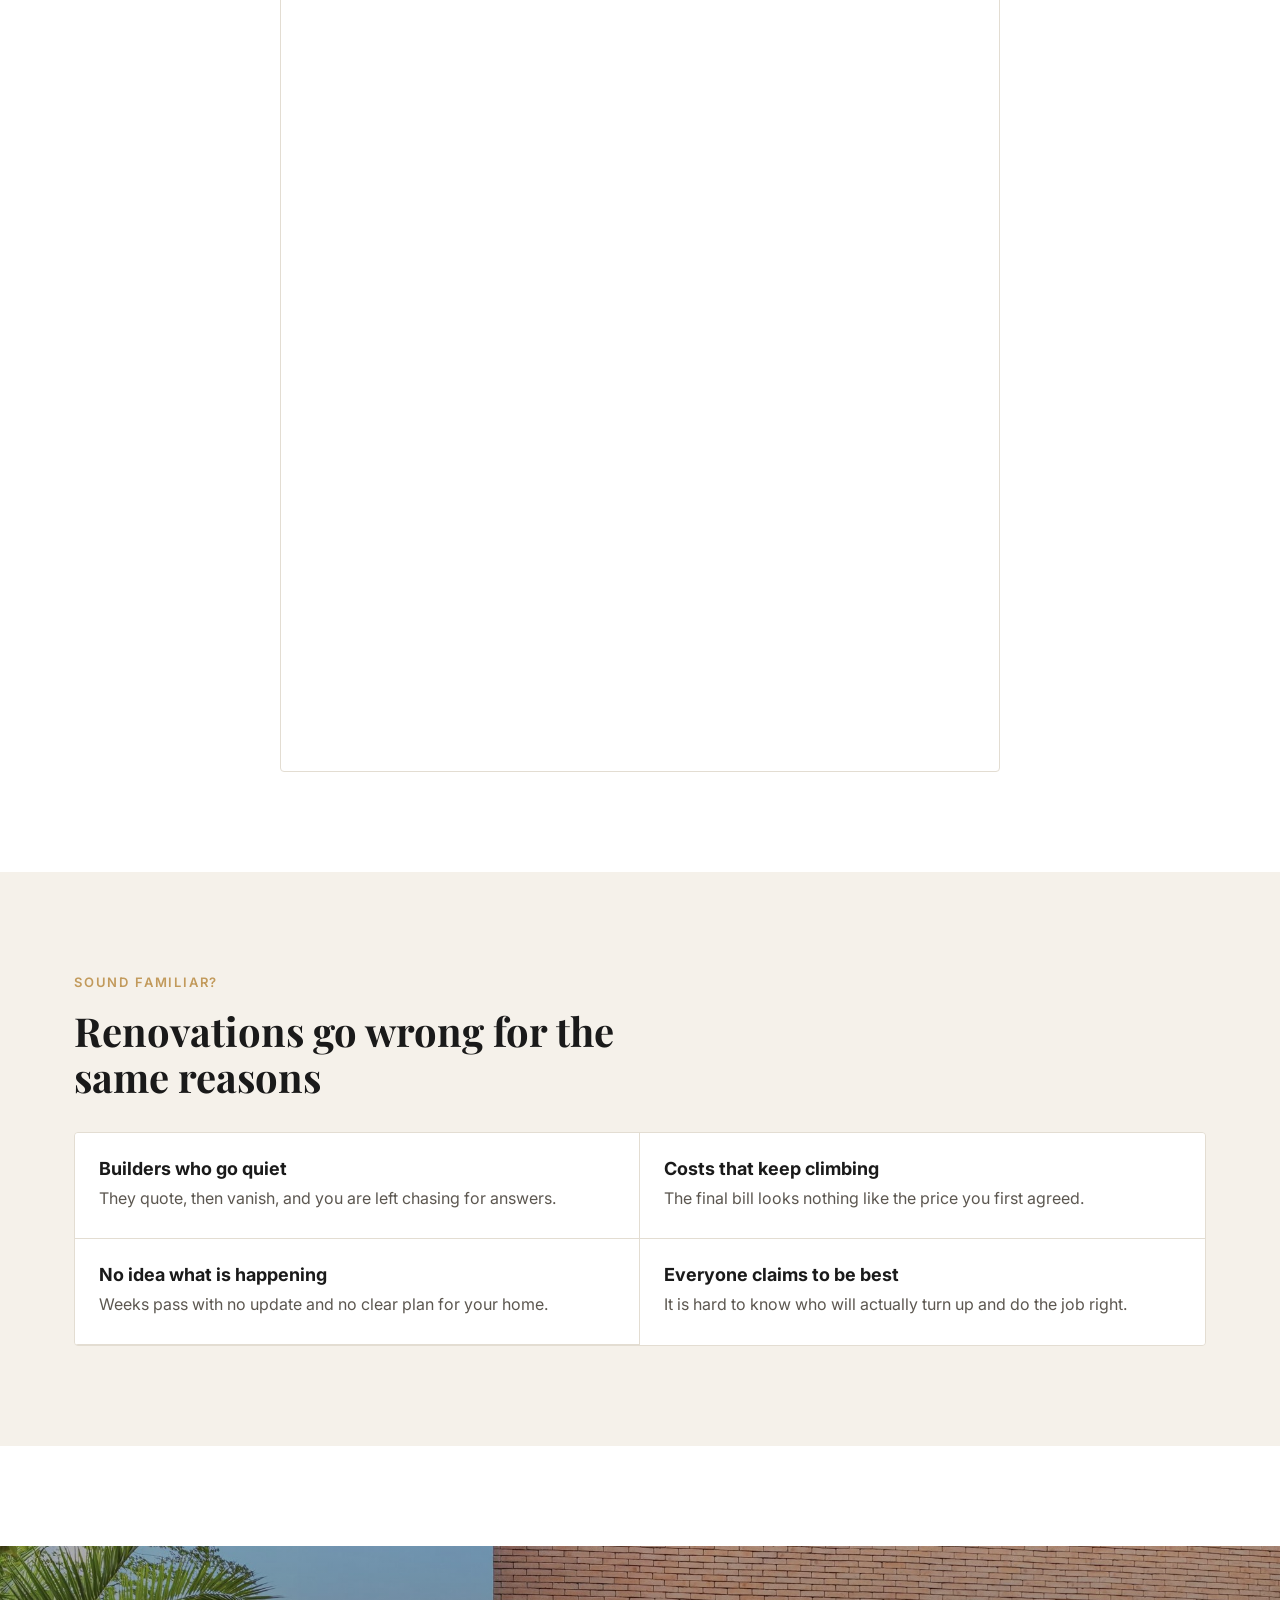
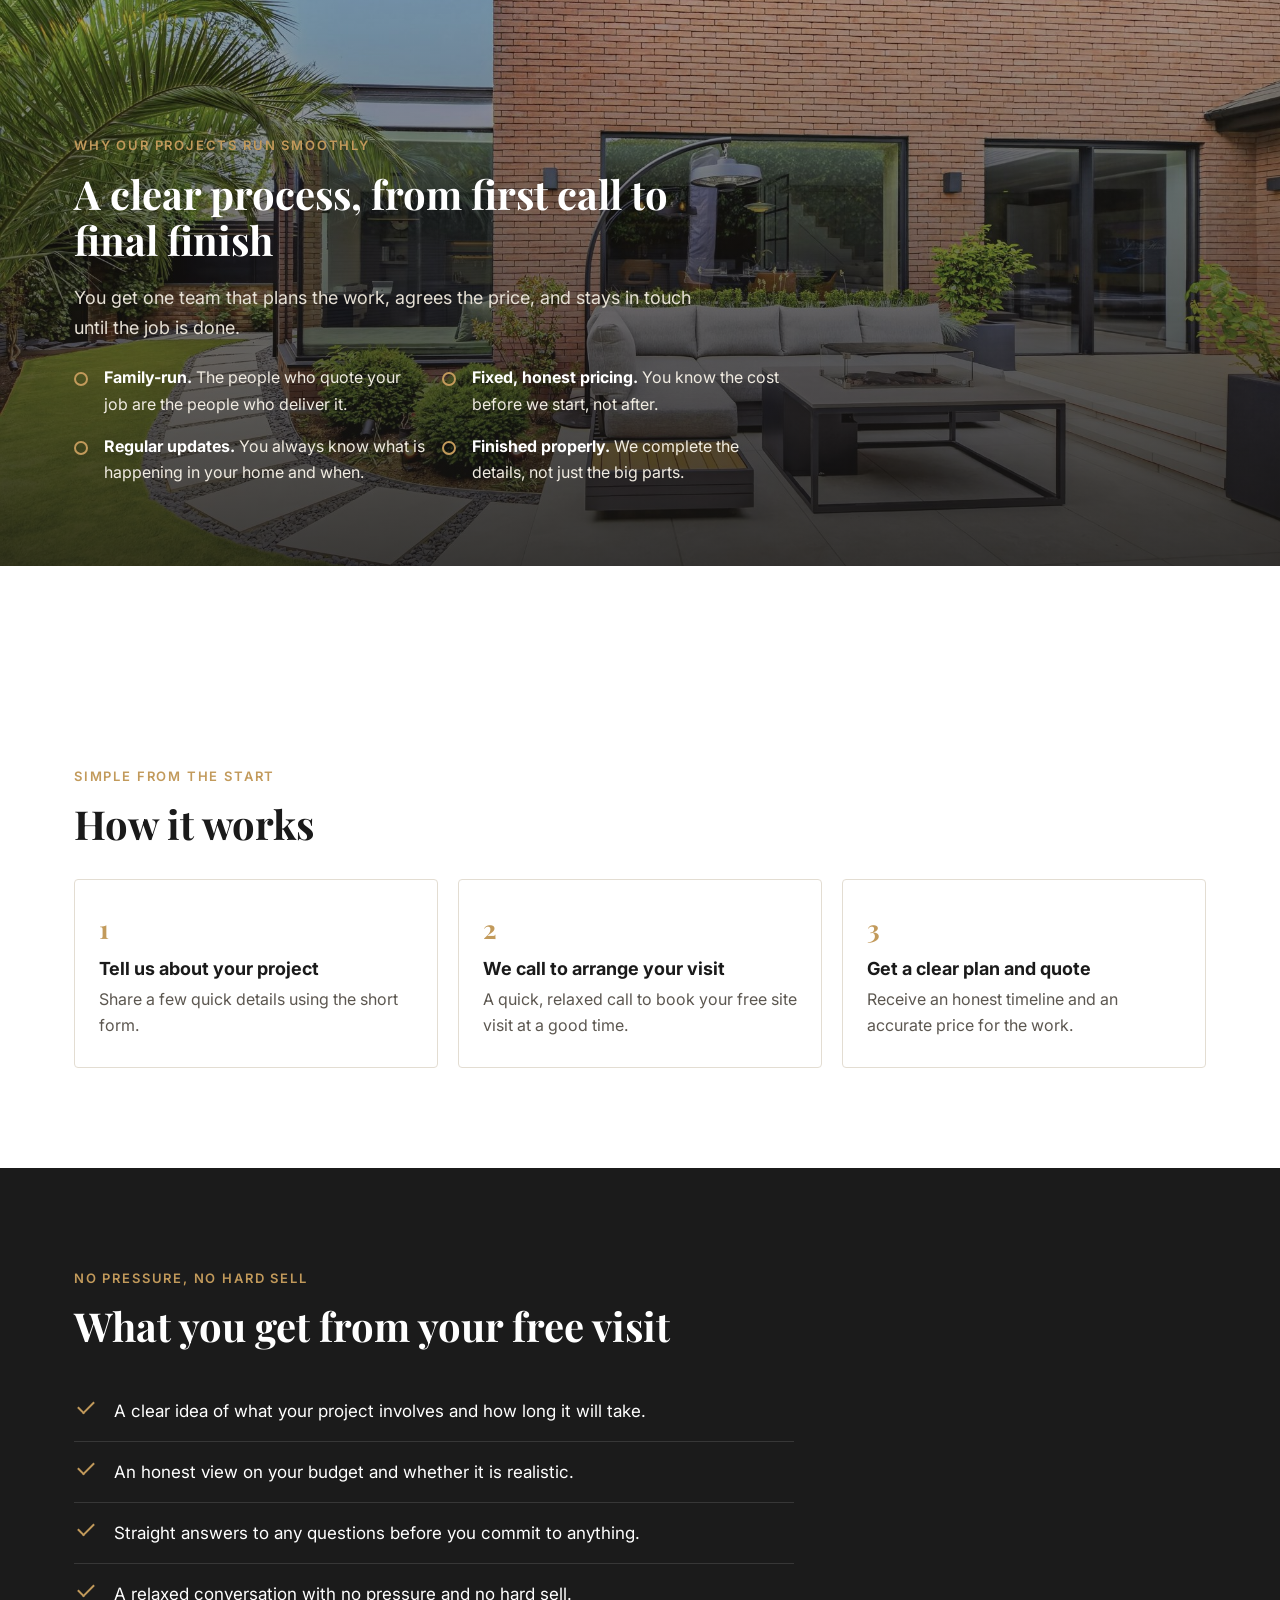
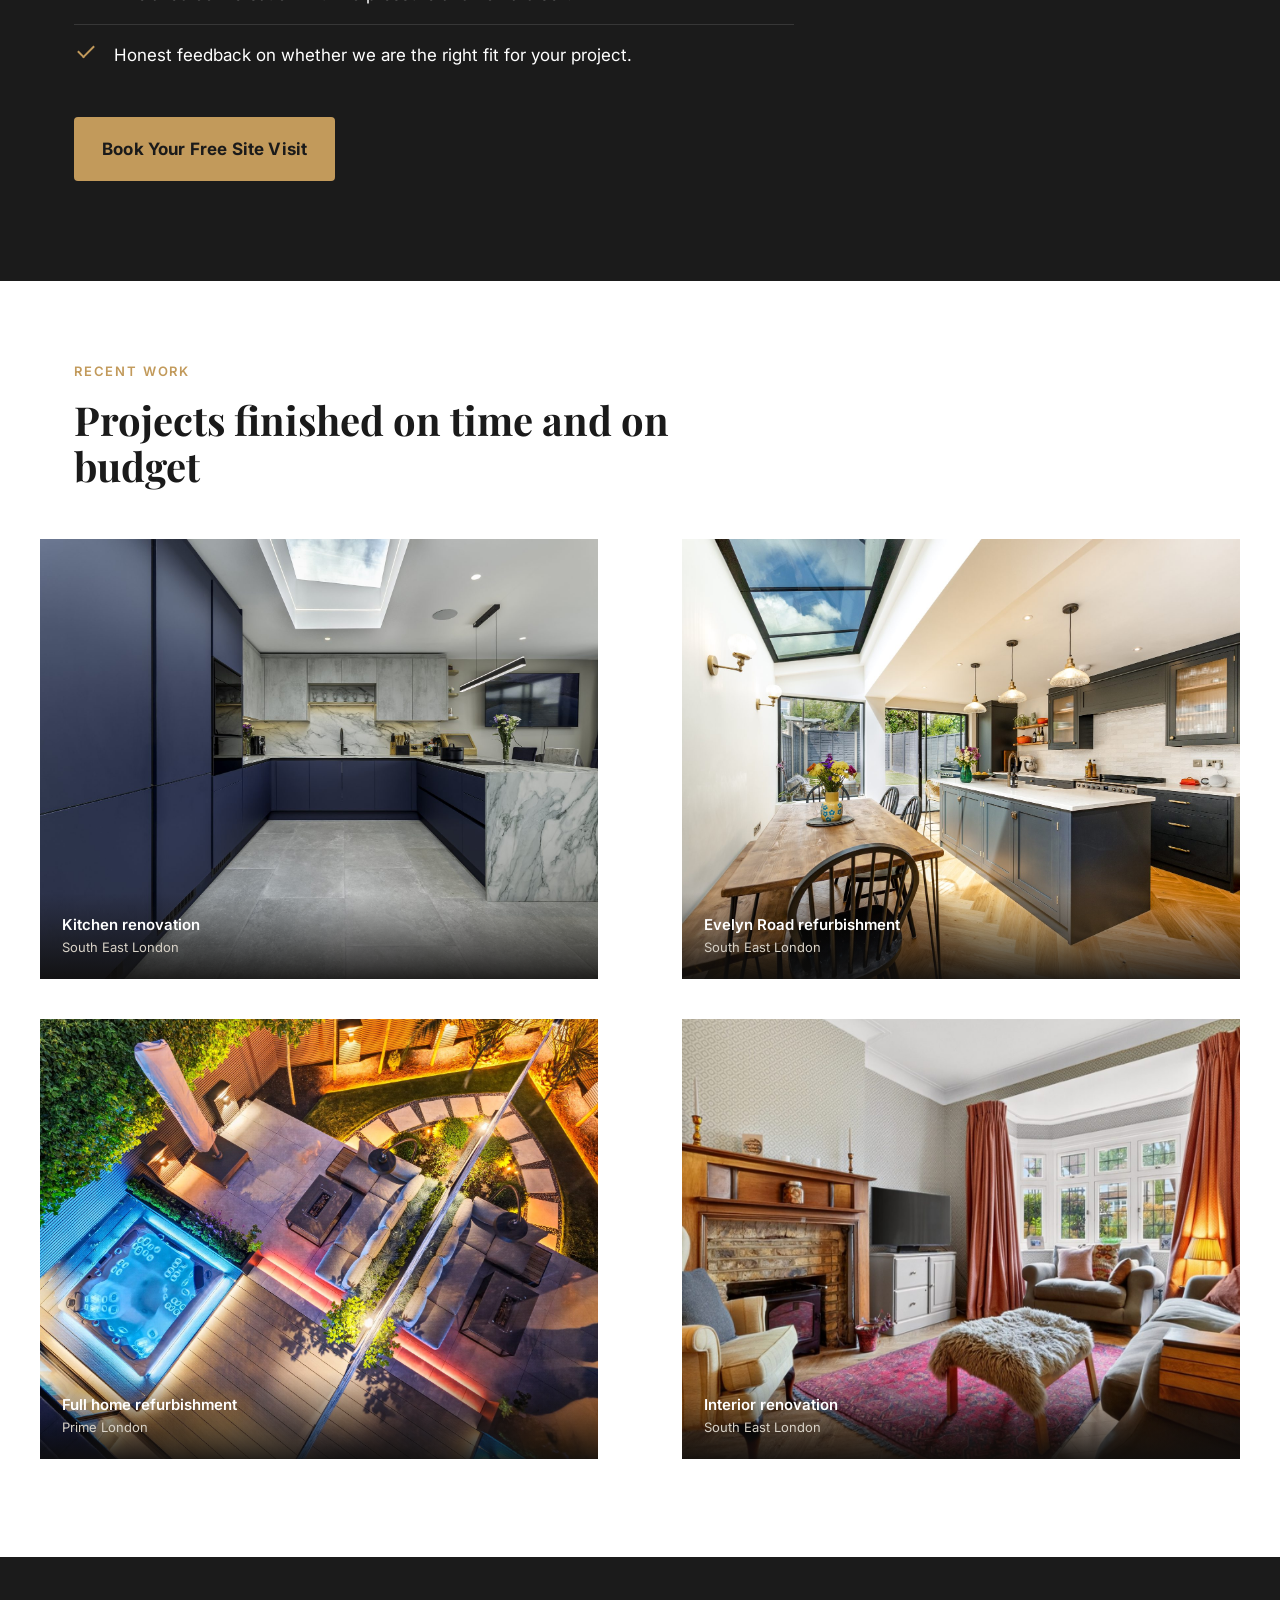
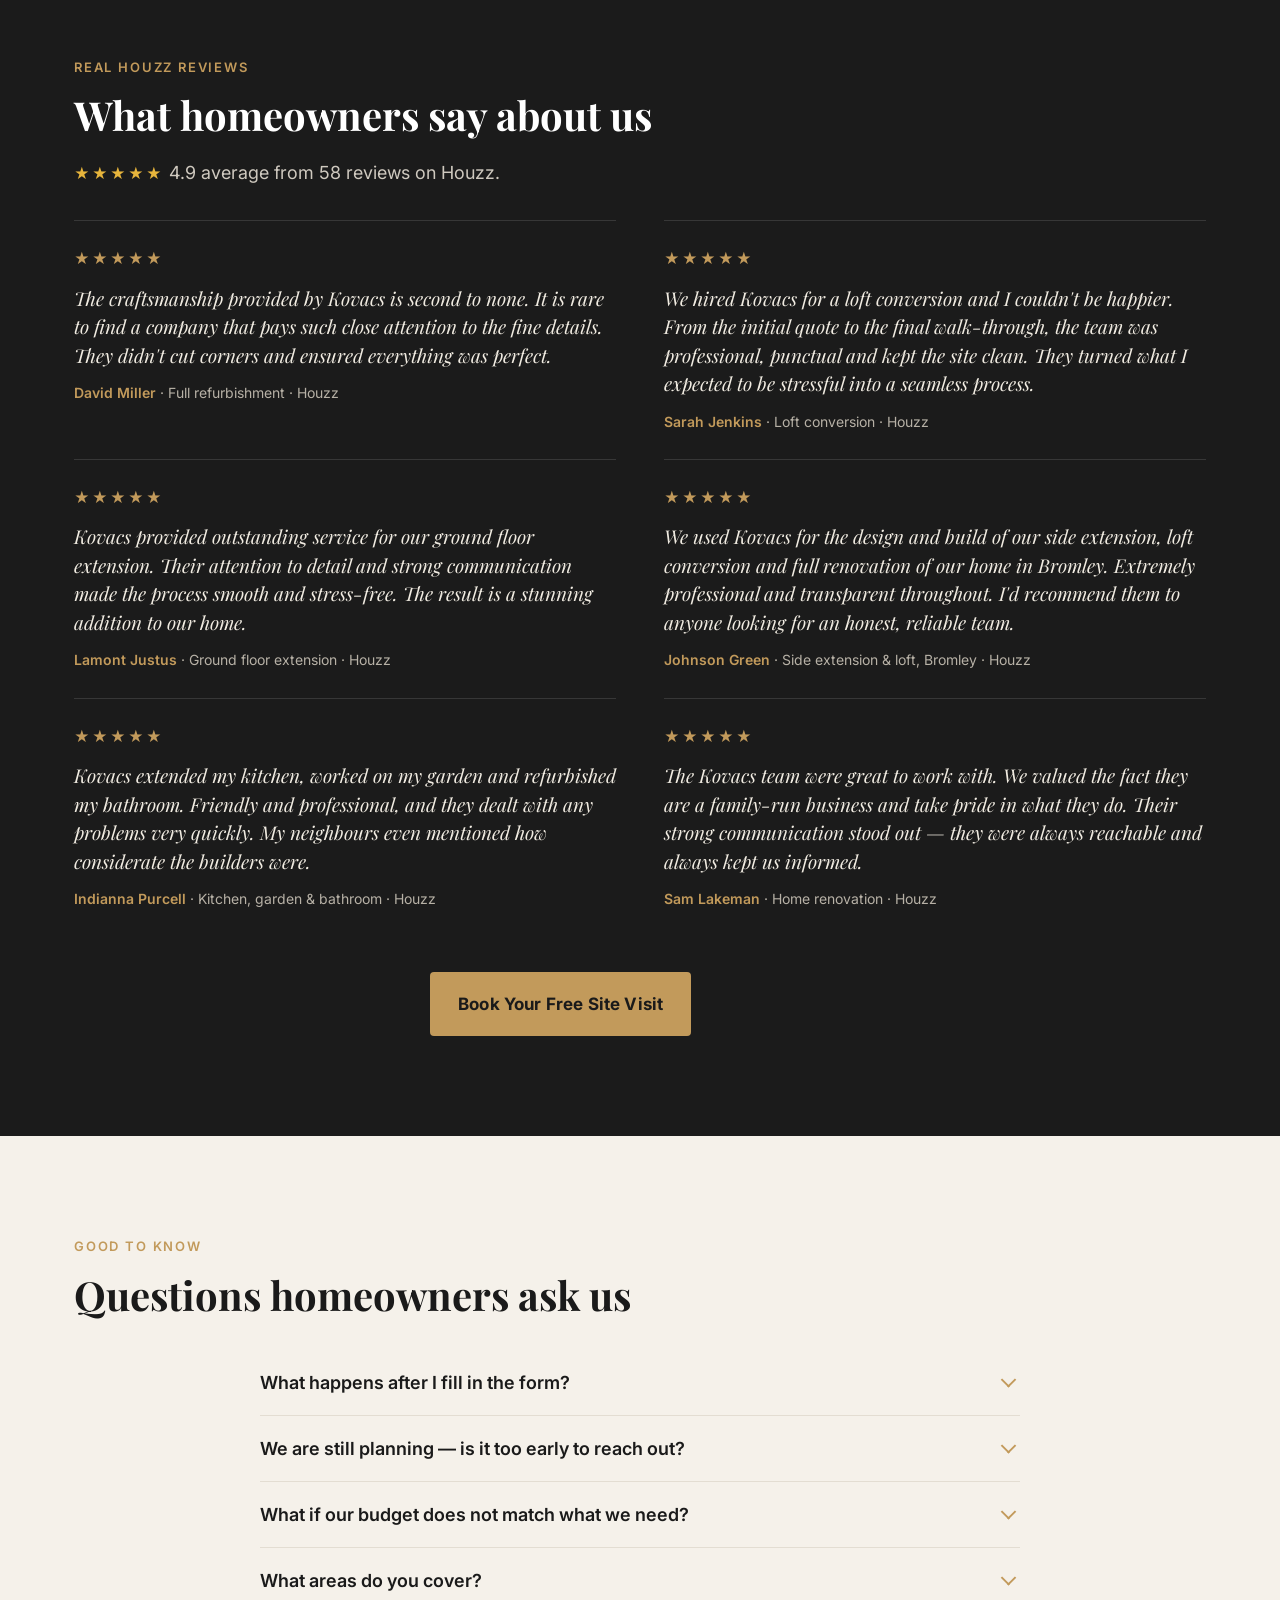
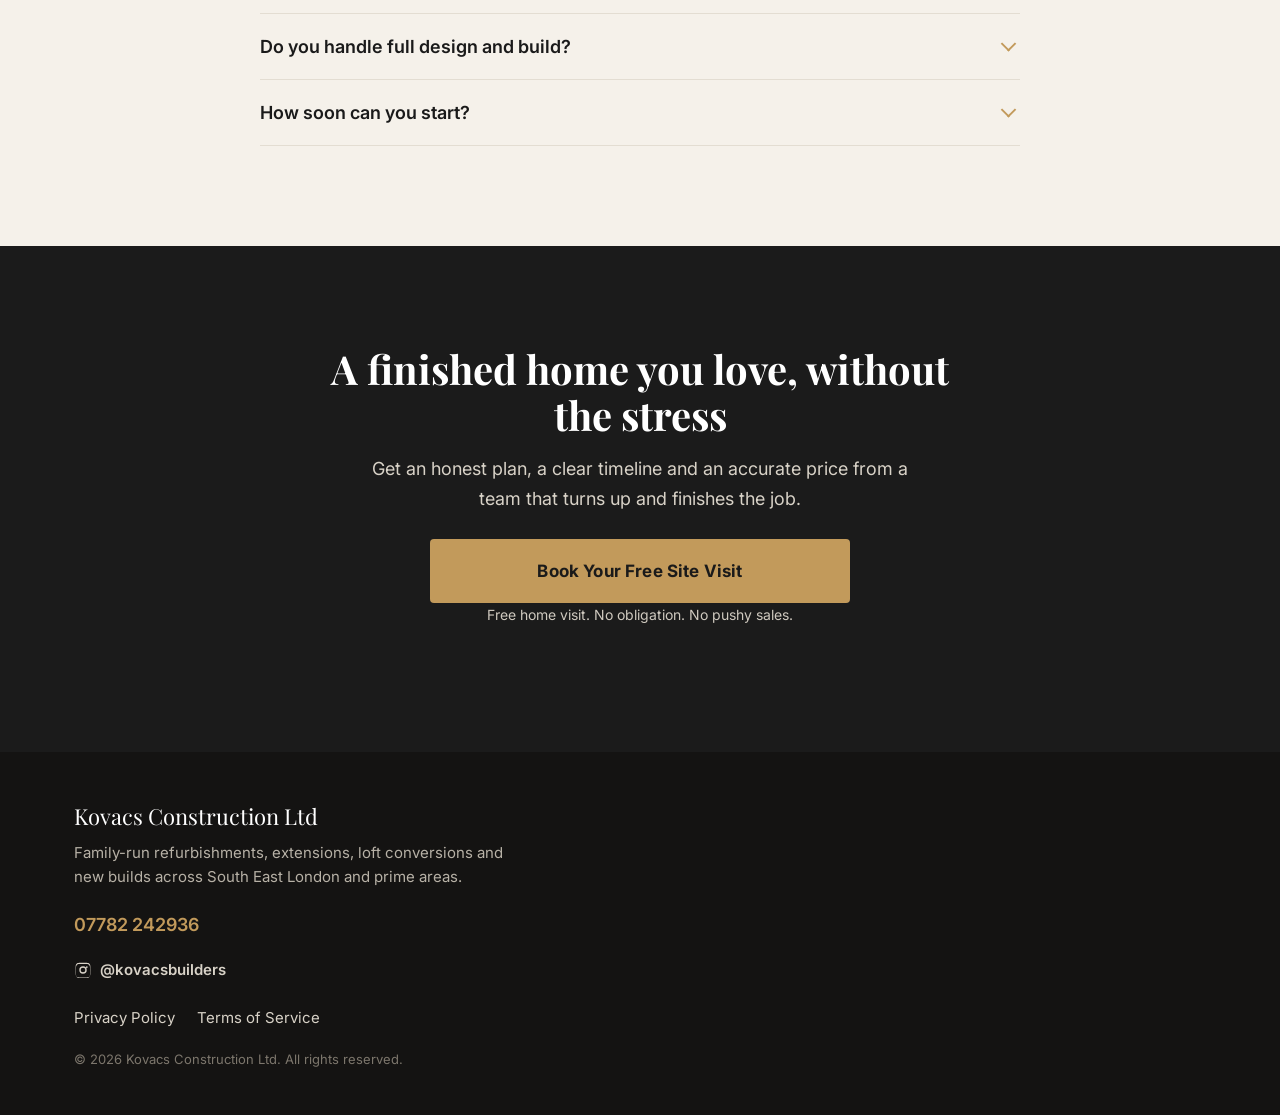
==== commit 2c3b7c17: "CRO copy: align offer to 'free site visit', add form reassurance, drop over-promise - Consistent 'fr" ====
--- a/funnel/index.html
+++ b/funnel/index.html
@@ -32,7 +32,7 @@
     <p class="hero__sub">Kovacs Construction is a family-run team building refurbishments, extensions, loft conversions and new builds across South East London and prime areas.</p>
     <div class="hero__cta">
       <a href="#form" class="btn js-scroll">Book Your Free Site Visit</a>
-      <p class="btn-note">Free. Takes less than 2 minutes. No obligation.</p>
+      <p class="btn-note">Free home visit. No obligation. No pushy sales.</p>
     </div>
     <div class="trust-strip">
       <span class="ts-item"><span class="stars">★★★★★</span> <strong>4.9</strong>&nbsp;on Houzz (58 reviews)</span>
@@ -64,7 +64,7 @@
     <div class="section__head" style="margin-left:auto;margin-right:auto;text-align:center;">
       <p class="eyebrow">Start here</p>
       <h2 class="section__title">Tell us about your project</h2>
-      <p class="section__sub" style="margin-left:auto;margin-right:auto;">It takes under 2 minutes and there is no obligation. Prefer to talk? Call
+      <p class="section__sub" style="margin-left:auto;margin-right:auto;">Share a few details and we will call to arrange your free site visit at a time that suits you. No obligation and no pushy sales. Prefer to talk now? Call
         <a class="footer__phone" href="tel:+447782242936">07782 242936</a>.</p>
     </div>
 
@@ -159,13 +159,13 @@
     <div class="steps">
       <div class="step">
         <span class="step__num">1</span>
-        <h3>Complete the short form</h3>
-        <p>Tell us about your project. It takes under 2 minutes.</p>
+        <h3>Tell us about your project</h3>
+        <p>Share a few quick details using the short form.</p>
       </div>
       <div class="step">
         <span class="step__num">2</span>
-        <h3>Book a free consultation</h3>
-        <p>Have a relaxed call with our team about what you want.</p>
+        <h3>We call to arrange your visit</h3>
+        <p>A quick, relaxed call to book your free site visit at a good time.</p>
       </div>
       <div class="step">
         <span class="step__num">3</span>
@@ -176,12 +176,12 @@
   </div>
 </section>
 
-<!-- =================== WHAT YOU GET FROM THE CALL =================== -->
+<!-- =================== WHAT YOU GET FROM YOUR VISIT =================== -->
 <section class="section section--dark">
   <div class="container">
     <div class="section__head">
       <p class="eyebrow">No pressure, no hard sell</p>
-      <h2 class="section__title">What you get from the call</h2>
+      <h2 class="section__title">What you get from your free visit</h2>
     </div>
     <ul class="getlist">
       <li>A clear idea of what your project involves and how long it will take.</li>
@@ -278,7 +278,7 @@
     <div class="faq">
       <div class="faq__item">
         <button class="faq__q" type="button">What happens after I fill in the form?</button>
-        <div class="faq__a"><div class="faq__a-inner">One of our team will call you shortly to briefly discuss your project. There is no obligation and no hard sell.</div></div>
+        <div class="faq__a"><div class="faq__a-inner">One of our team will call you shortly to arrange your free site visit. There is no obligation and no hard sell.</div></div>
       </div>
       <div class="faq__item">
         <button class="faq__q" type="button">We are still planning — is it too early to reach out?</button>
@@ -310,7 +310,7 @@
     <h2>A finished home you love, without the stress</h2>
     <p>Get an honest plan, a clear timeline and an accurate price from a team that turns up and finishes the job.</p>
     <a href="#form" class="btn js-scroll">Book Your Free Site Visit</a>
-    <p class="btn-note">Free. Takes less than 2 minutes. No obligation.</p>
+    <p class="btn-note">Free home visit. No obligation. No pushy sales.</p>
   </div>
 </section>
 
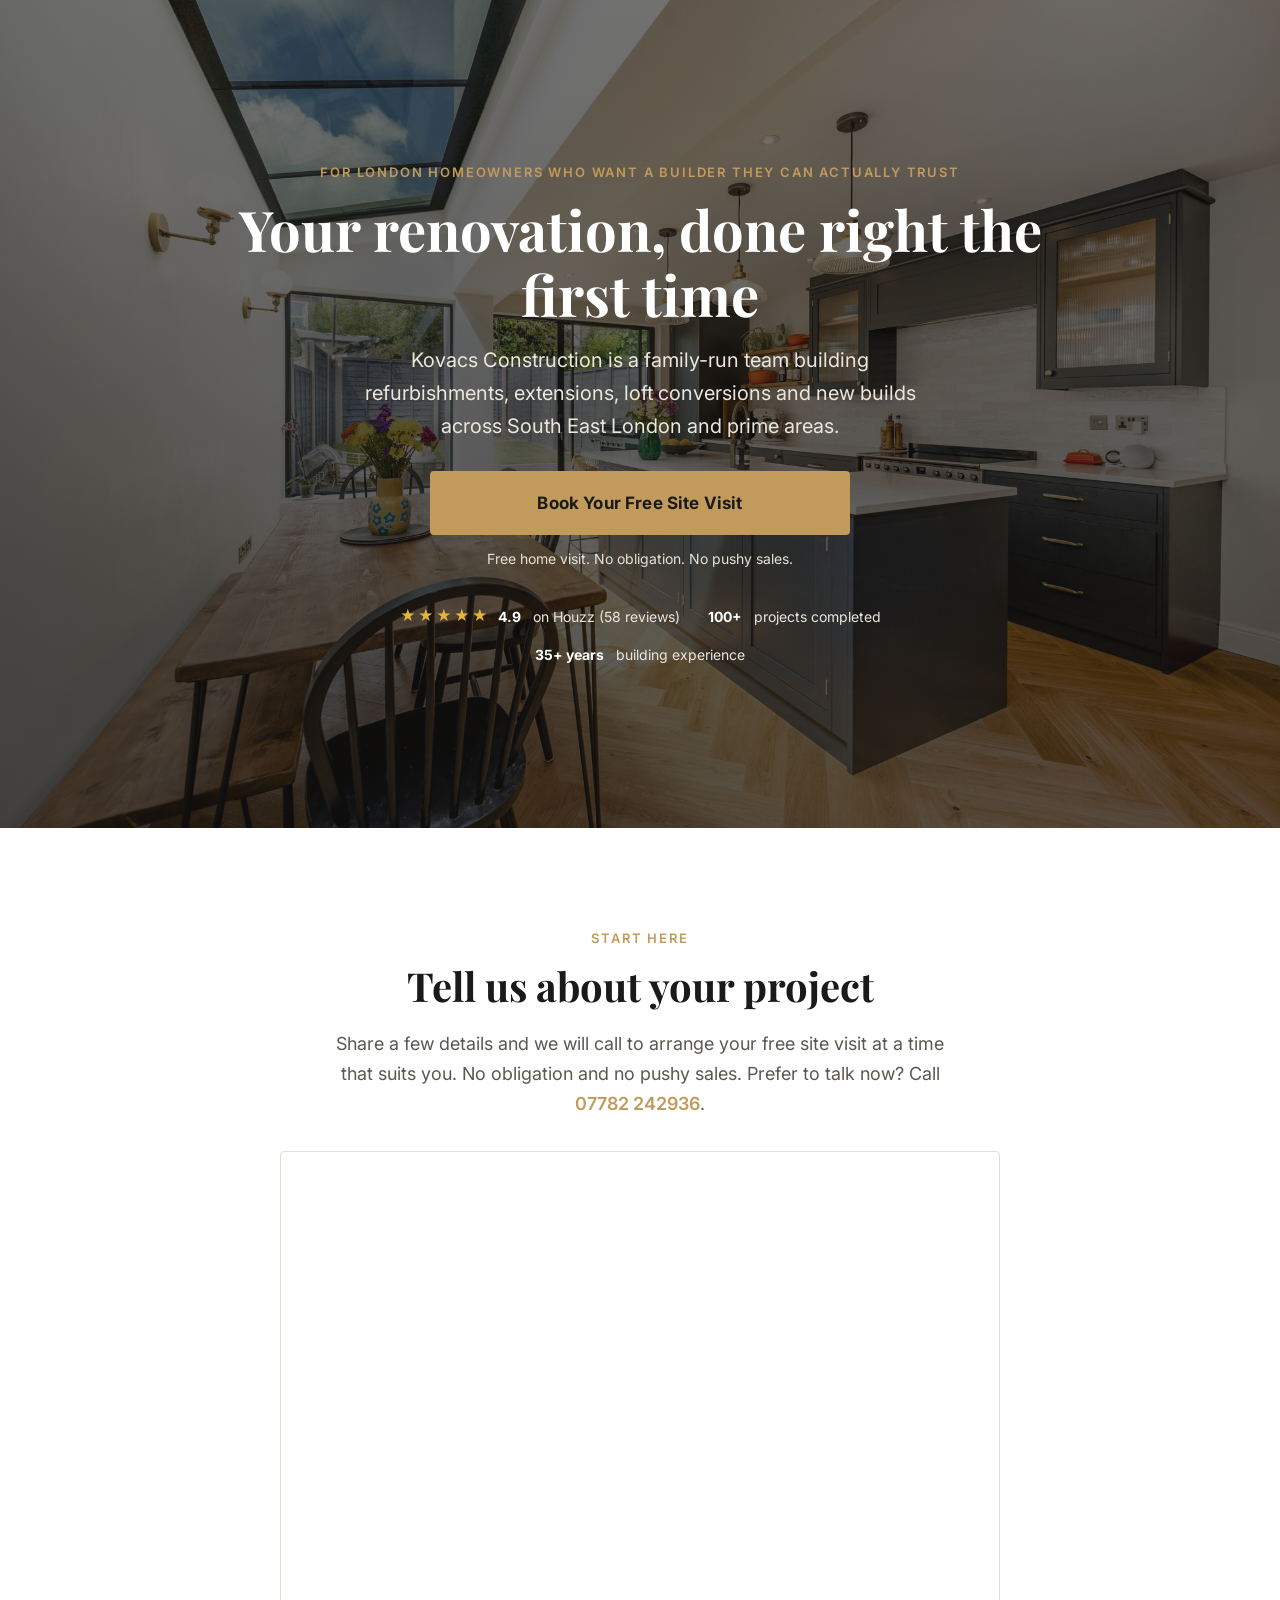
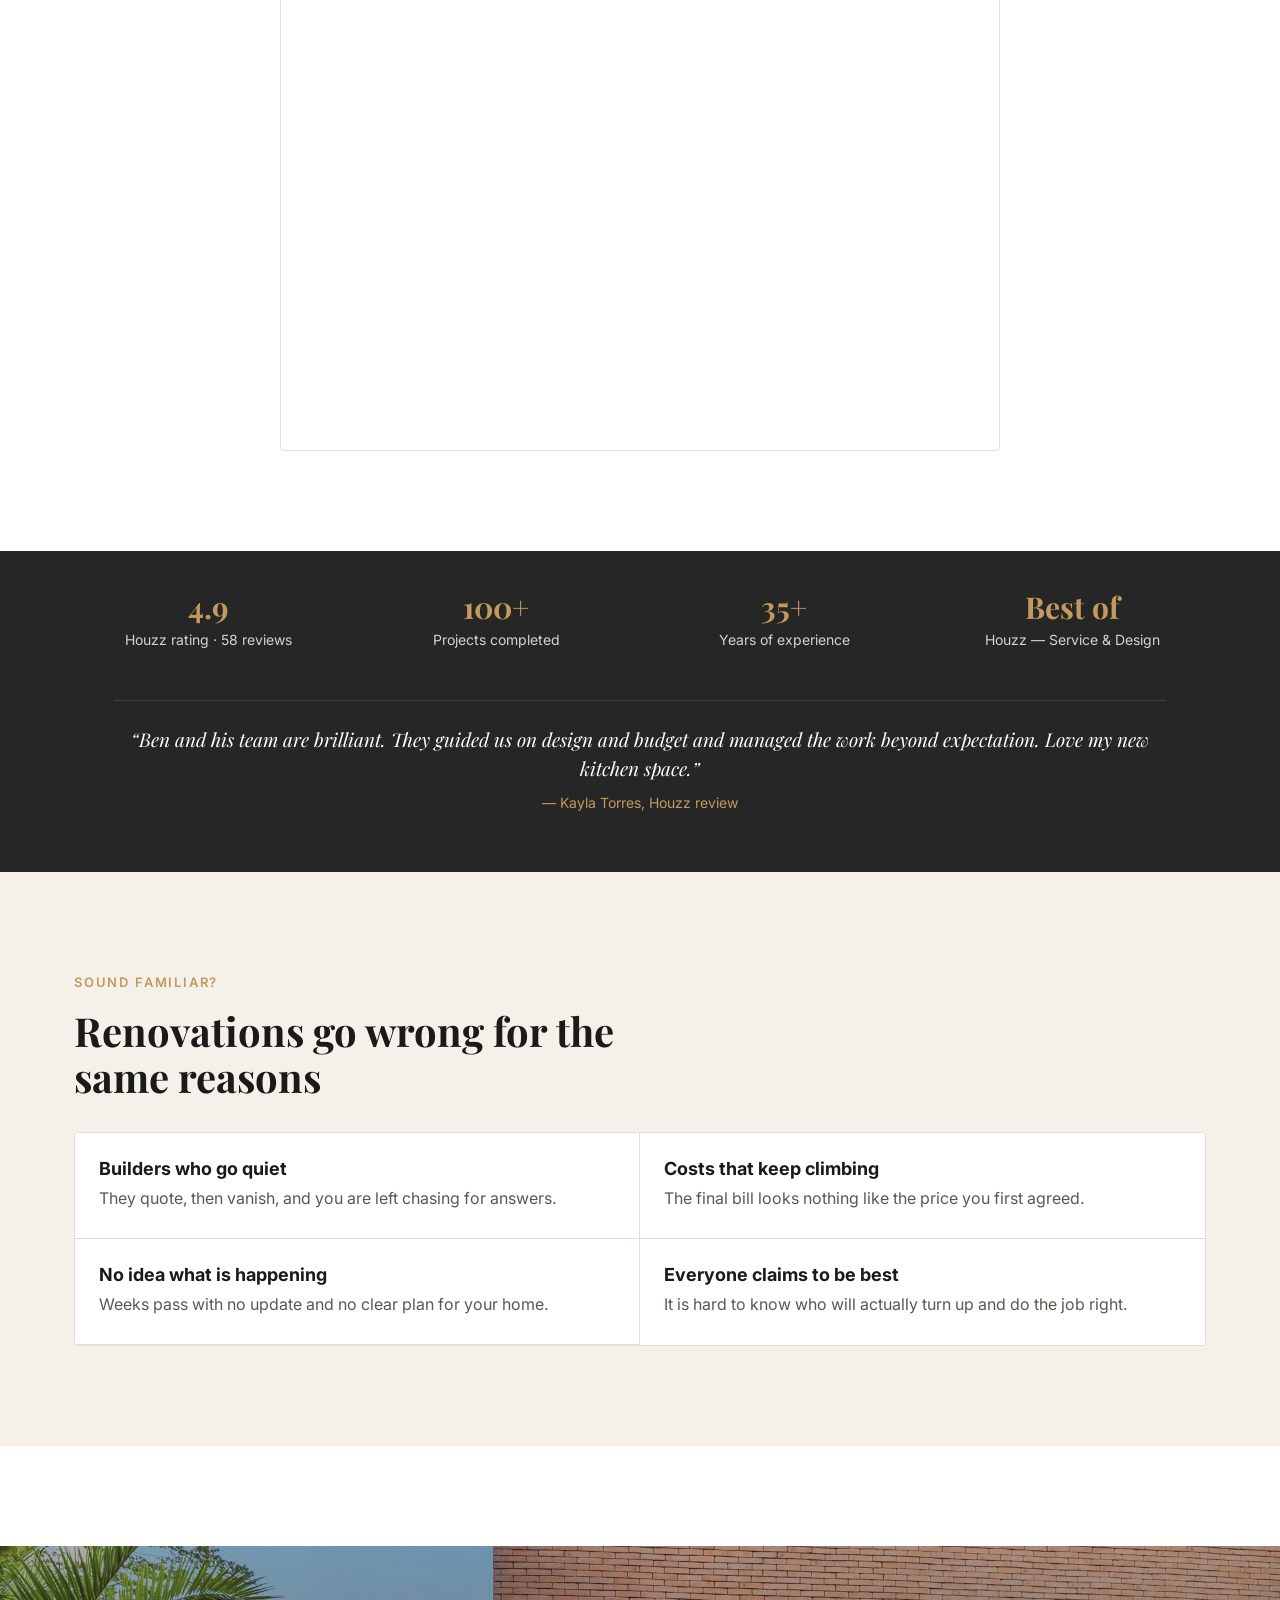
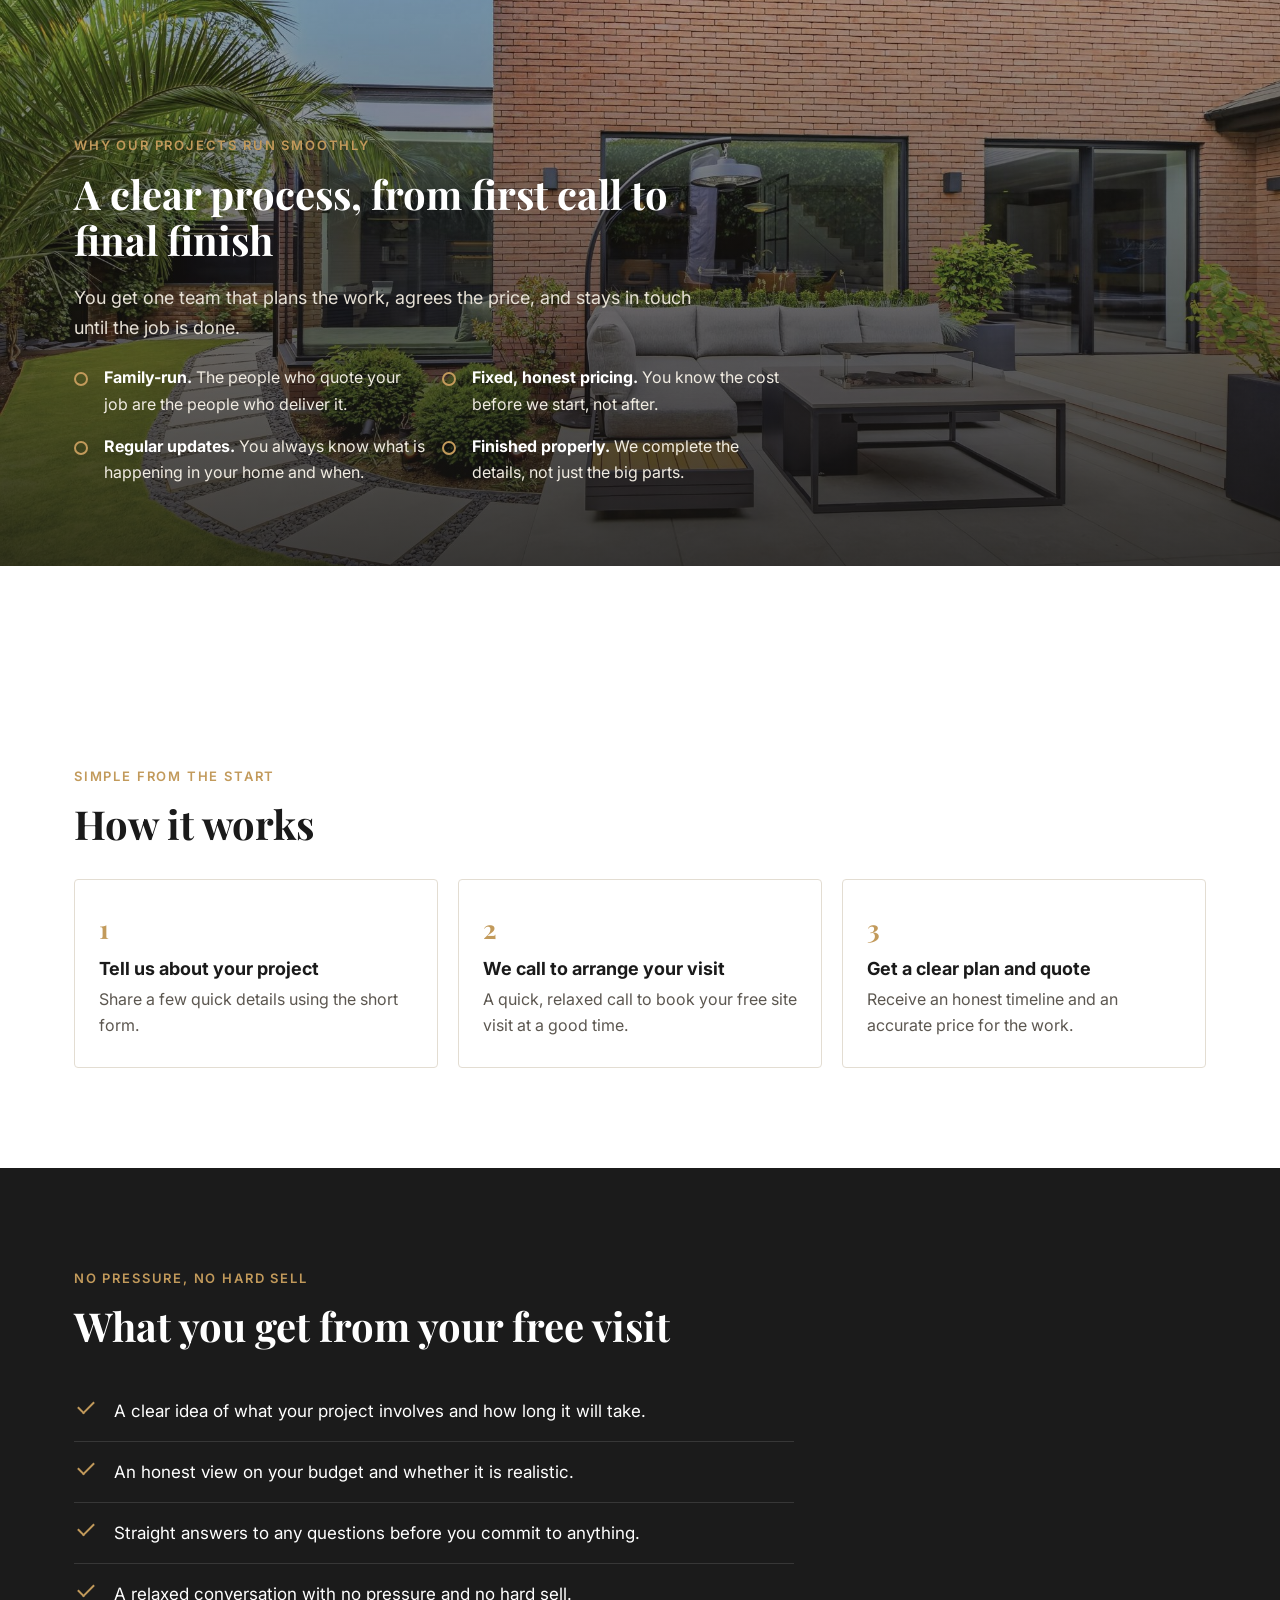
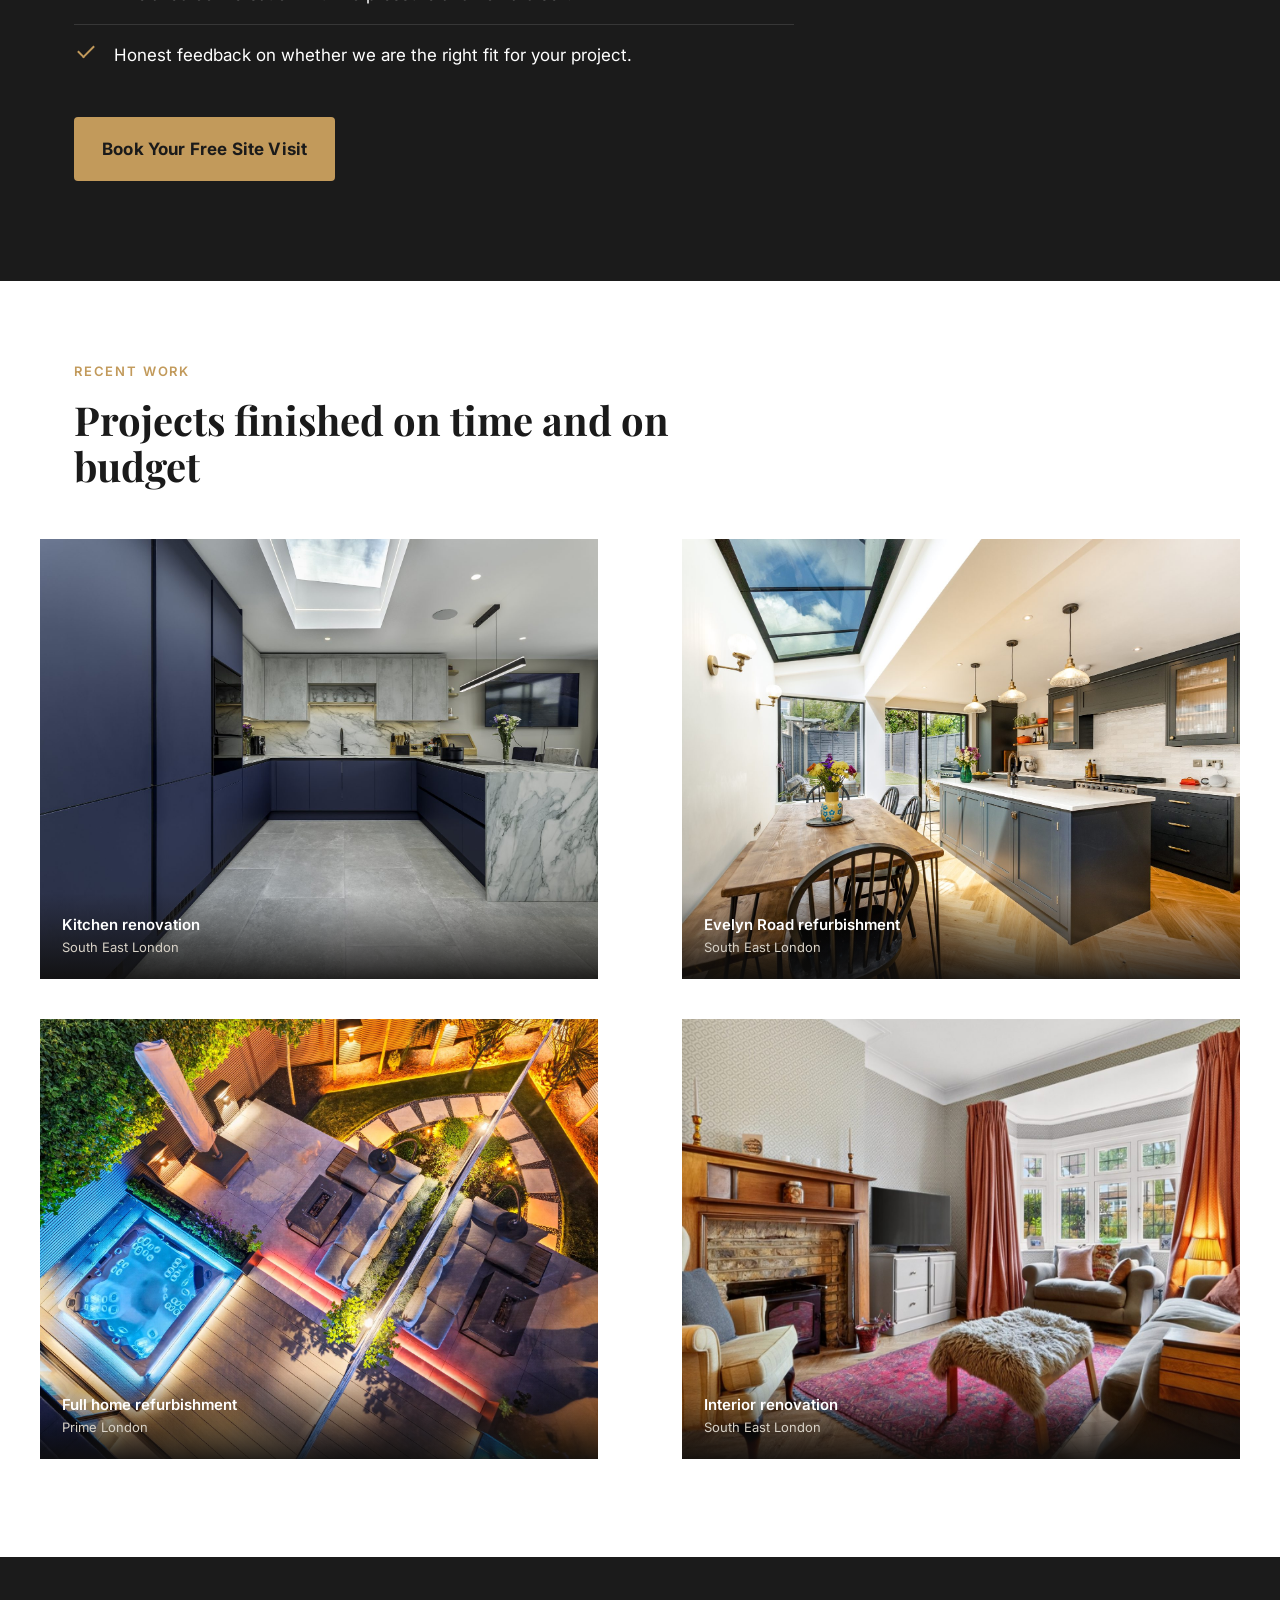
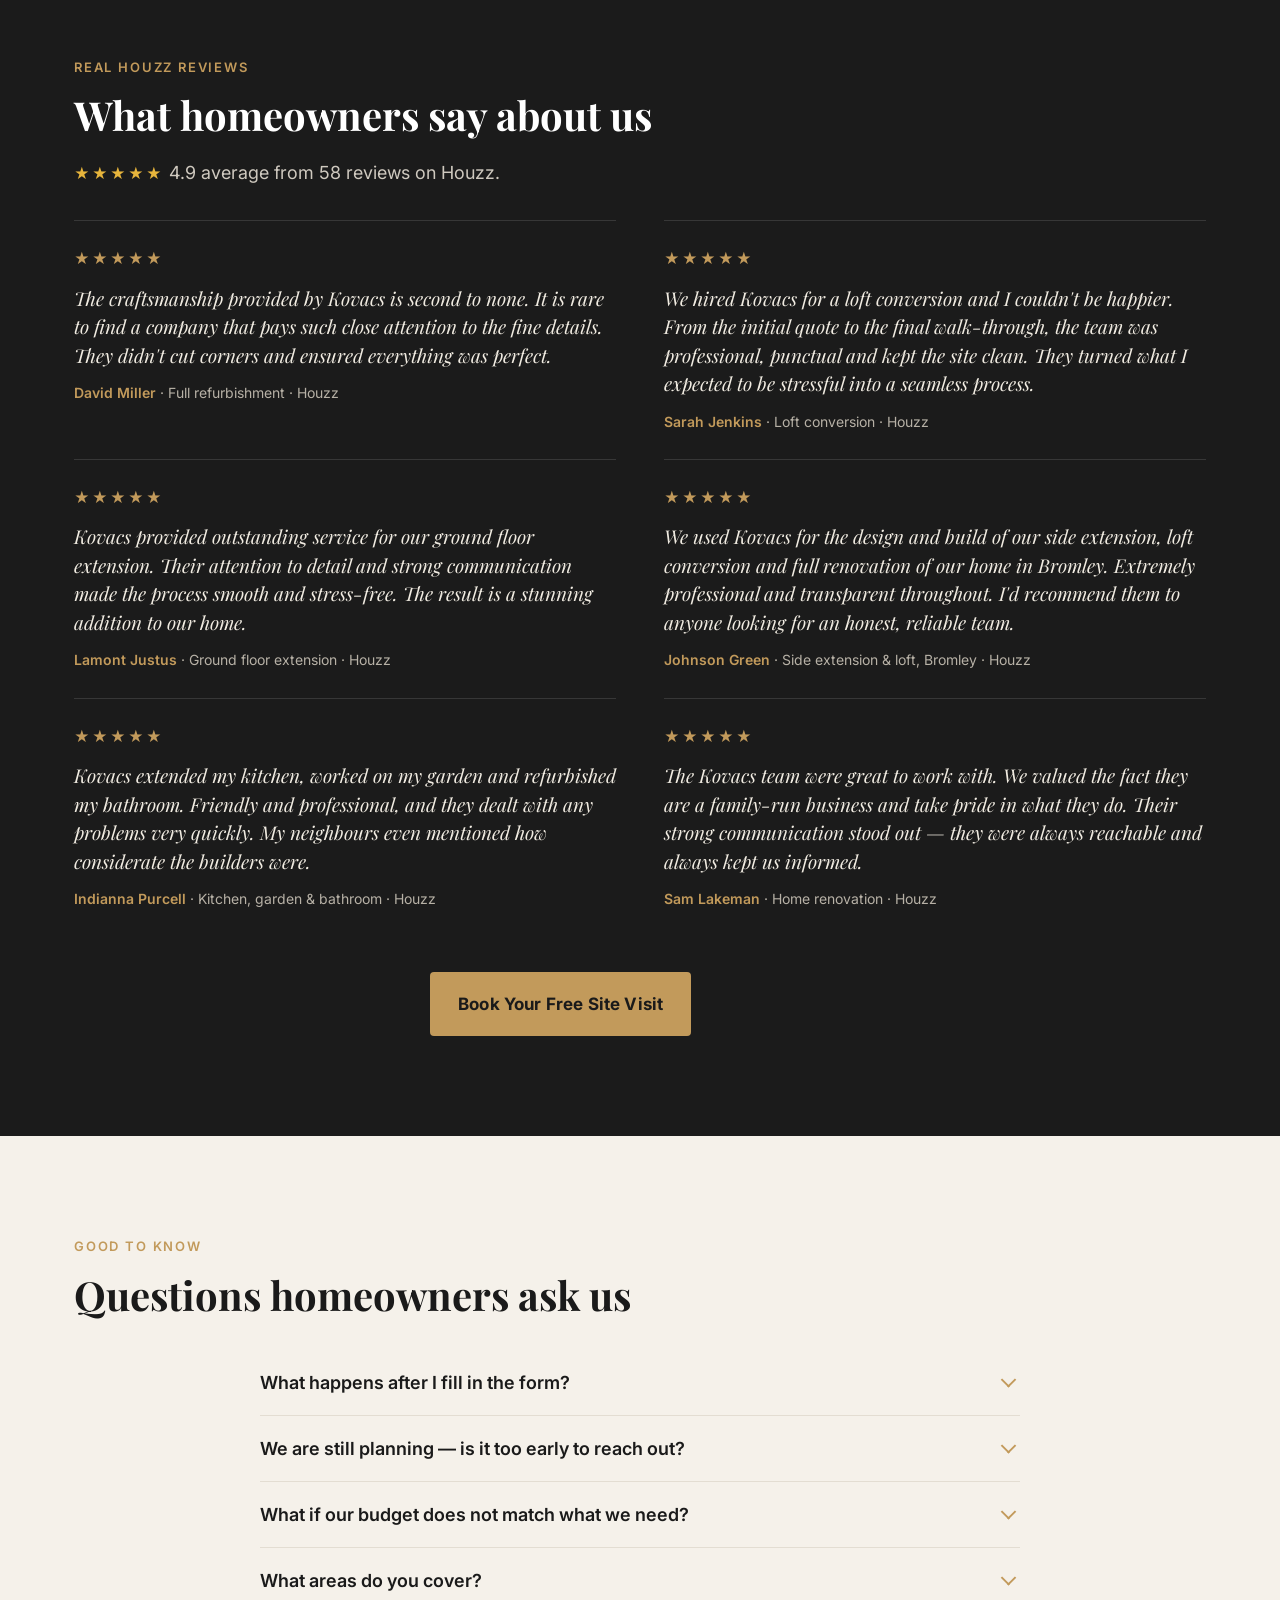
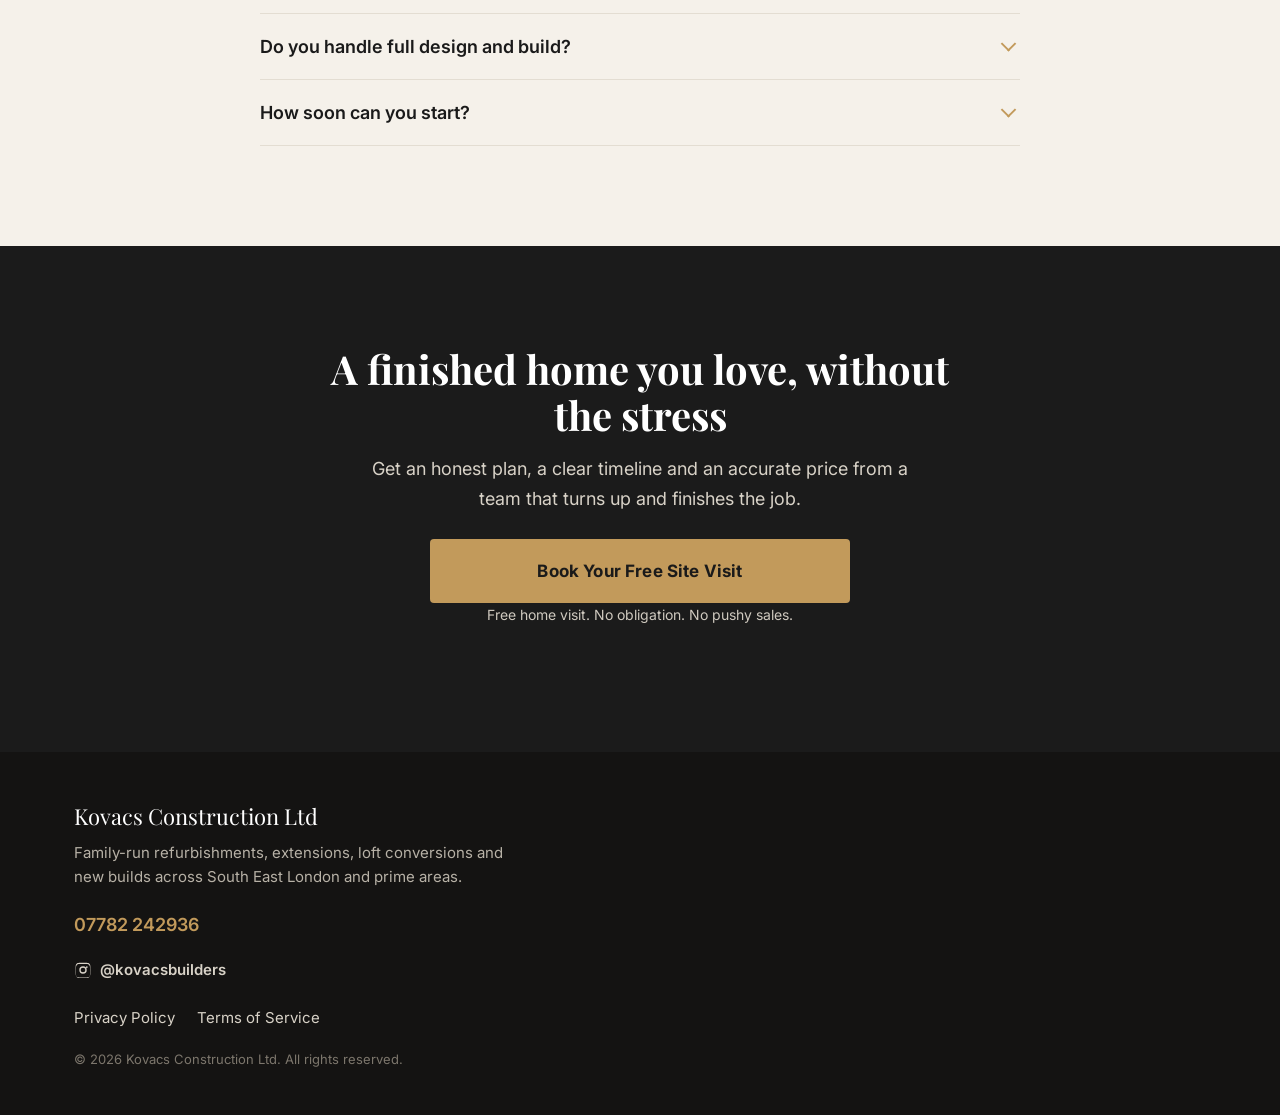
==== commit 159e4f78: "Move form directly under hero; stats/proof strip now below the form" ====
--- a/funnel/index.html
+++ b/funnel/index.html
@@ -41,22 +41,6 @@
     </div>
   </div>
 </header>
-
-<!-- ===================== SOCIAL PROOF STRIP ===================== -->
-<section class="proofbar" aria-label="Why homeowners choose us">
-  <div class="container">
-    <div class="proofbar__grid">
-      <div class="proofbar__stat"><span class="num">4.9</span><span class="lbl">Houzz rating · 58 reviews</span></div>
-      <div class="proofbar__stat"><span class="num">100+</span><span class="lbl">Projects completed</span></div>
-      <div class="proofbar__stat"><span class="num">35+</span><span class="lbl">Years of experience</span></div>
-      <div class="proofbar__stat"><span class="num">Best of</span><span class="lbl">Houzz — Service &amp; Design</span></div>
-      <blockquote class="proofbar__quote">
-        “Ben and his team are brilliant. They guided us on design and budget and managed the work beyond expectation. Love my new kitchen space.”
-        <cite>— Kayla Torres, Houzz review</cite>
-      </blockquote>
-    </div>
-  </div>
-</section>
 
 <!-- ======================= FORM SECTION ======================= -->
 <section class="section" id="form">
@@ -102,6 +86,22 @@
   </div>
 </section>
 
+<!-- ===================== SOCIAL PROOF STRIP ===================== -->
+<section class="proofbar" aria-label="Why homeowners choose us">
+  <div class="container">
+    <div class="proofbar__grid">
+      <div class="proofbar__stat"><span class="num">4.9</span><span class="lbl">Houzz rating · 58 reviews</span></div>
+      <div class="proofbar__stat"><span class="num">100+</span><span class="lbl">Projects completed</span></div>
+      <div class="proofbar__stat"><span class="num">35+</span><span class="lbl">Years of experience</span></div>
+      <div class="proofbar__stat"><span class="num">Best of</span><span class="lbl">Houzz — Service &amp; Design</span></div>
+      <blockquote class="proofbar__quote">
+        “Ben and his team are brilliant. They guided us on design and budget and managed the work beyond expectation. Love my new kitchen space.”
+        <cite>— Kayla Torres, Houzz review</cite>
+      </blockquote>
+    </div>
+  </div>
+</section>
+
 <!-- ======================= PROBLEM ======================= -->
 <section class="section section--offwhite">
   <div class="container">
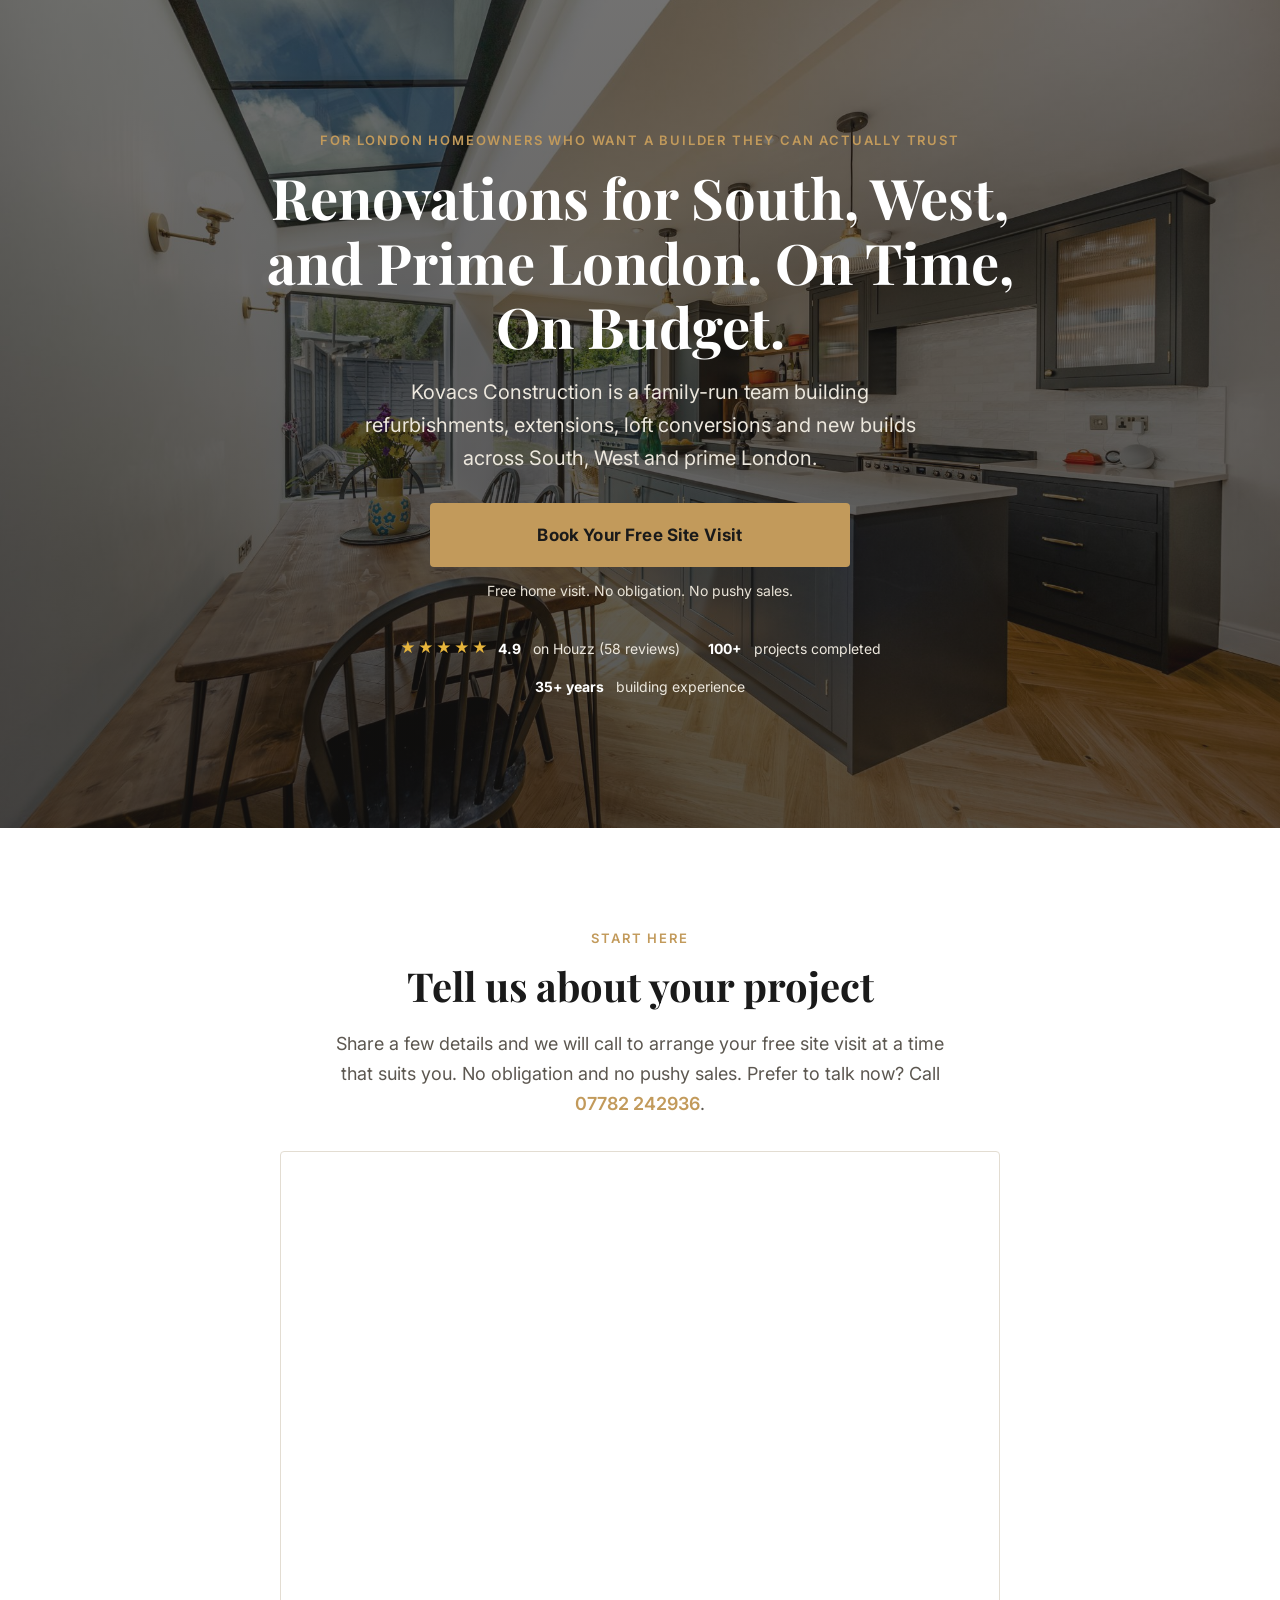
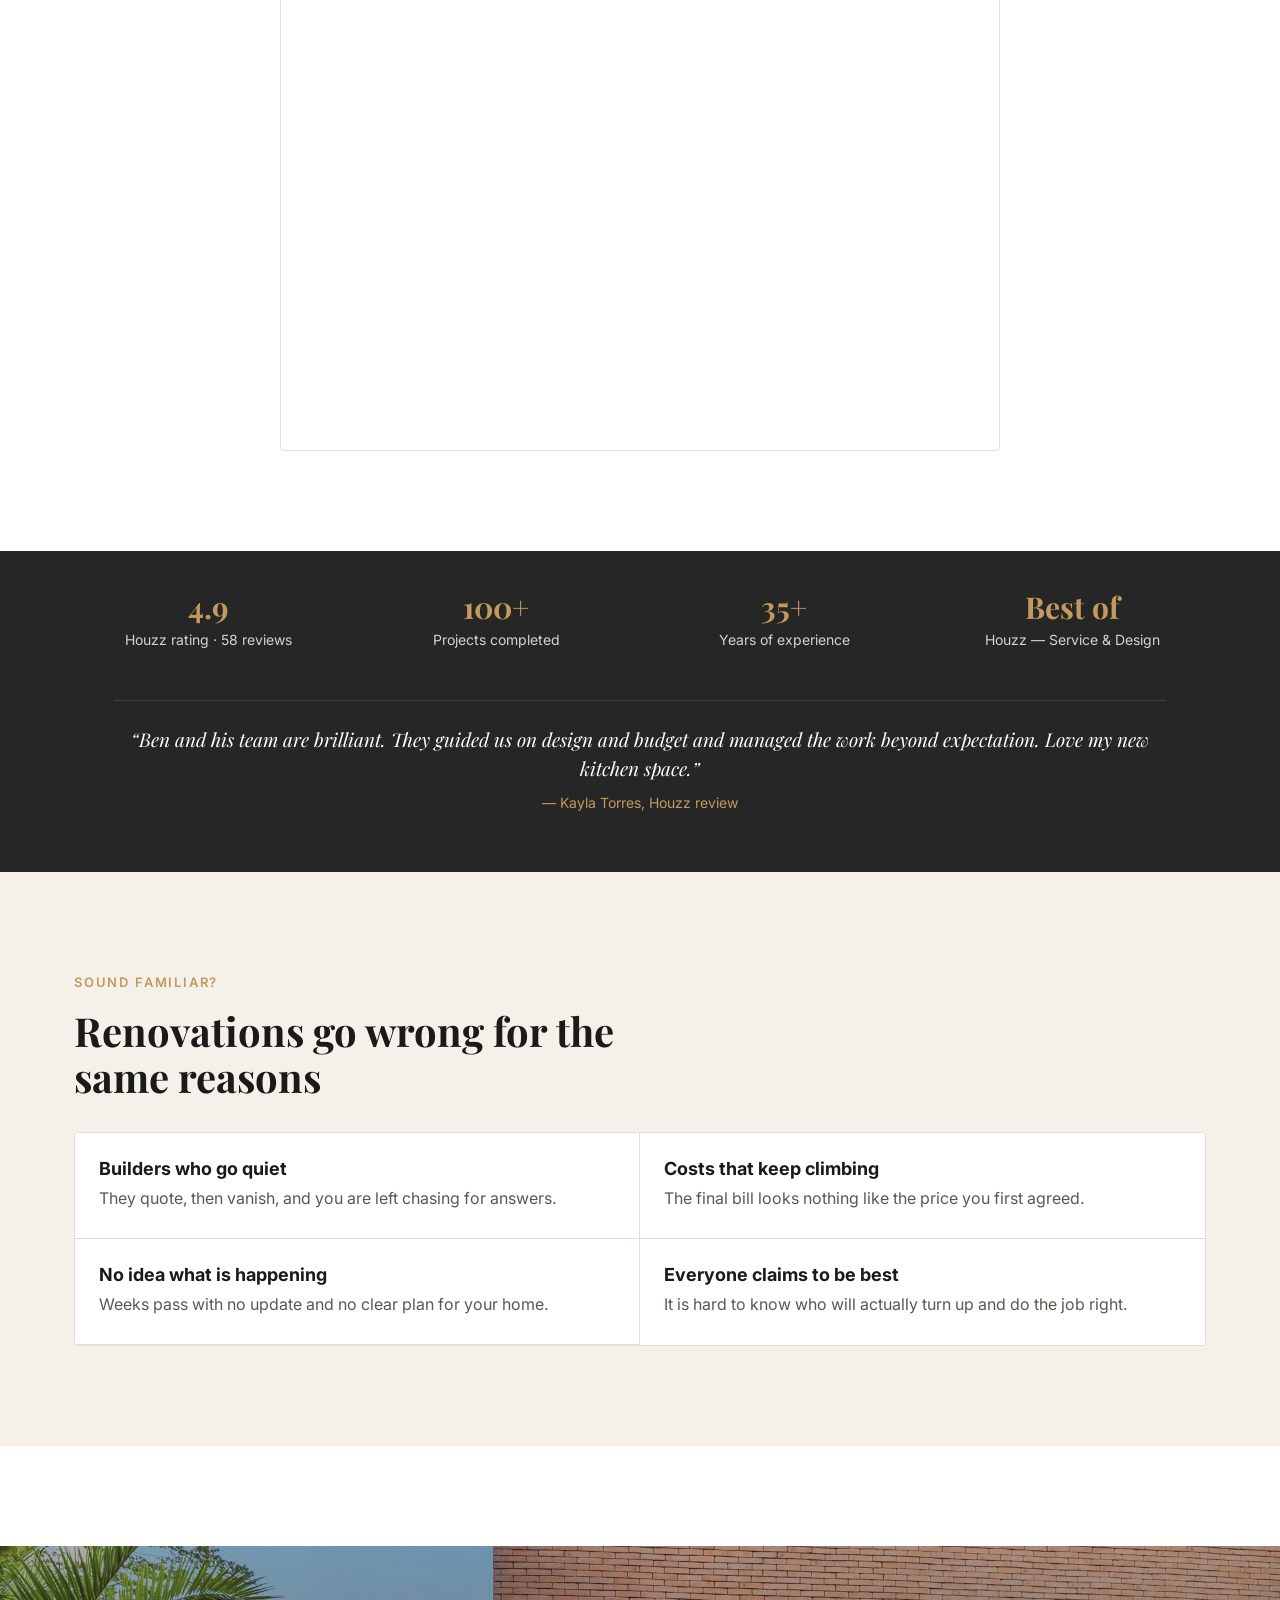
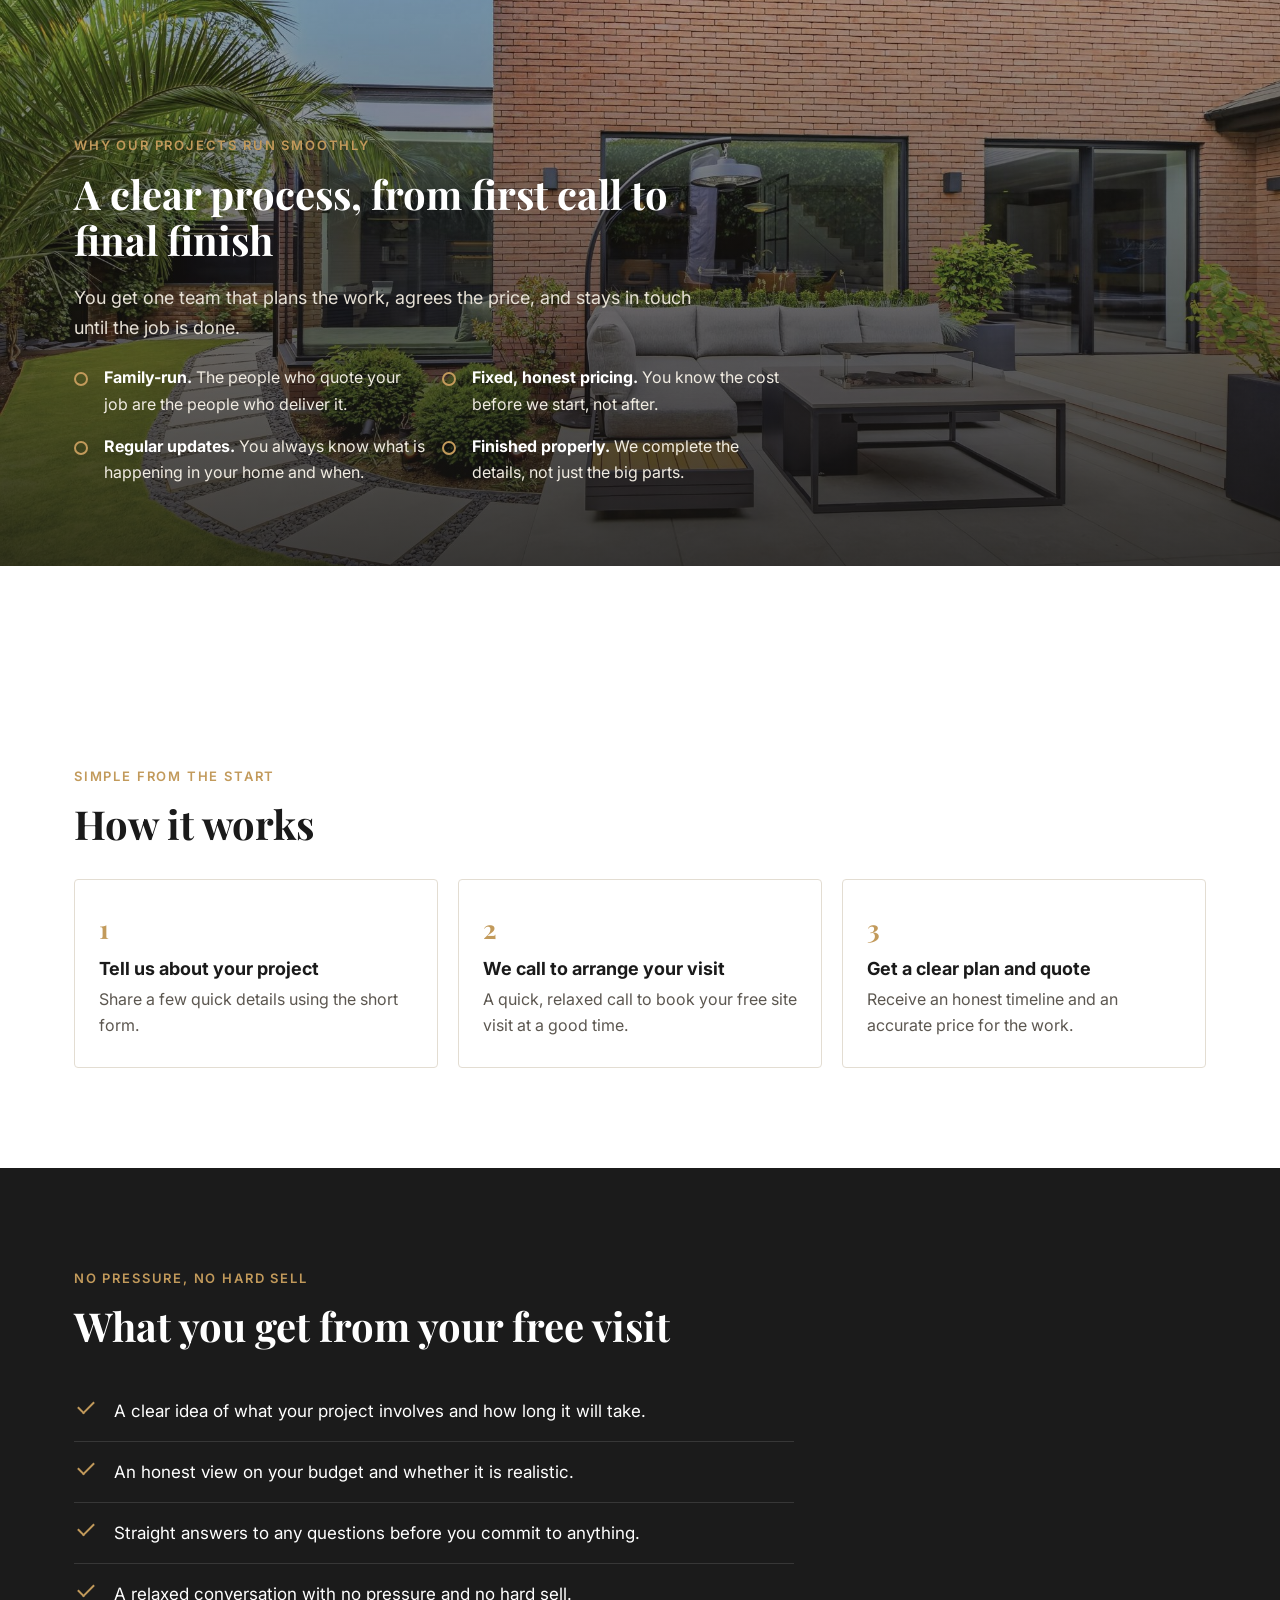
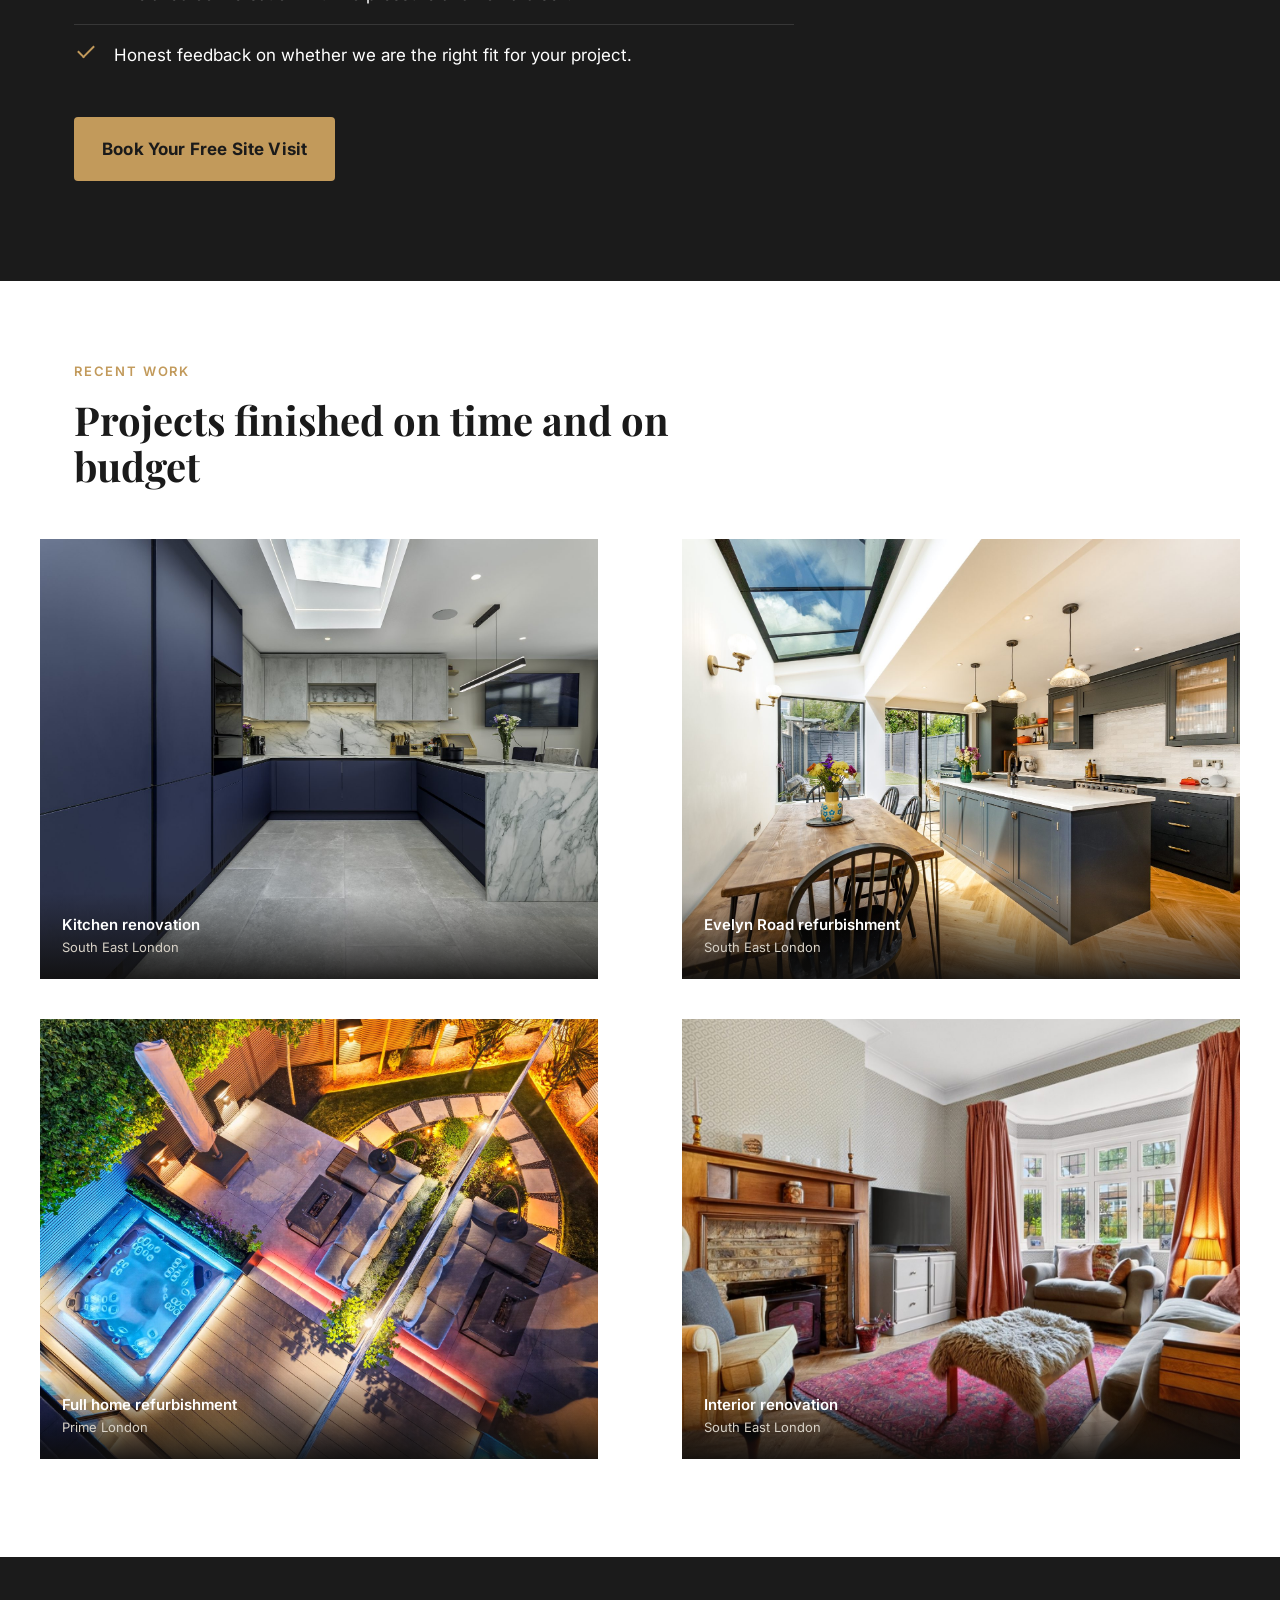
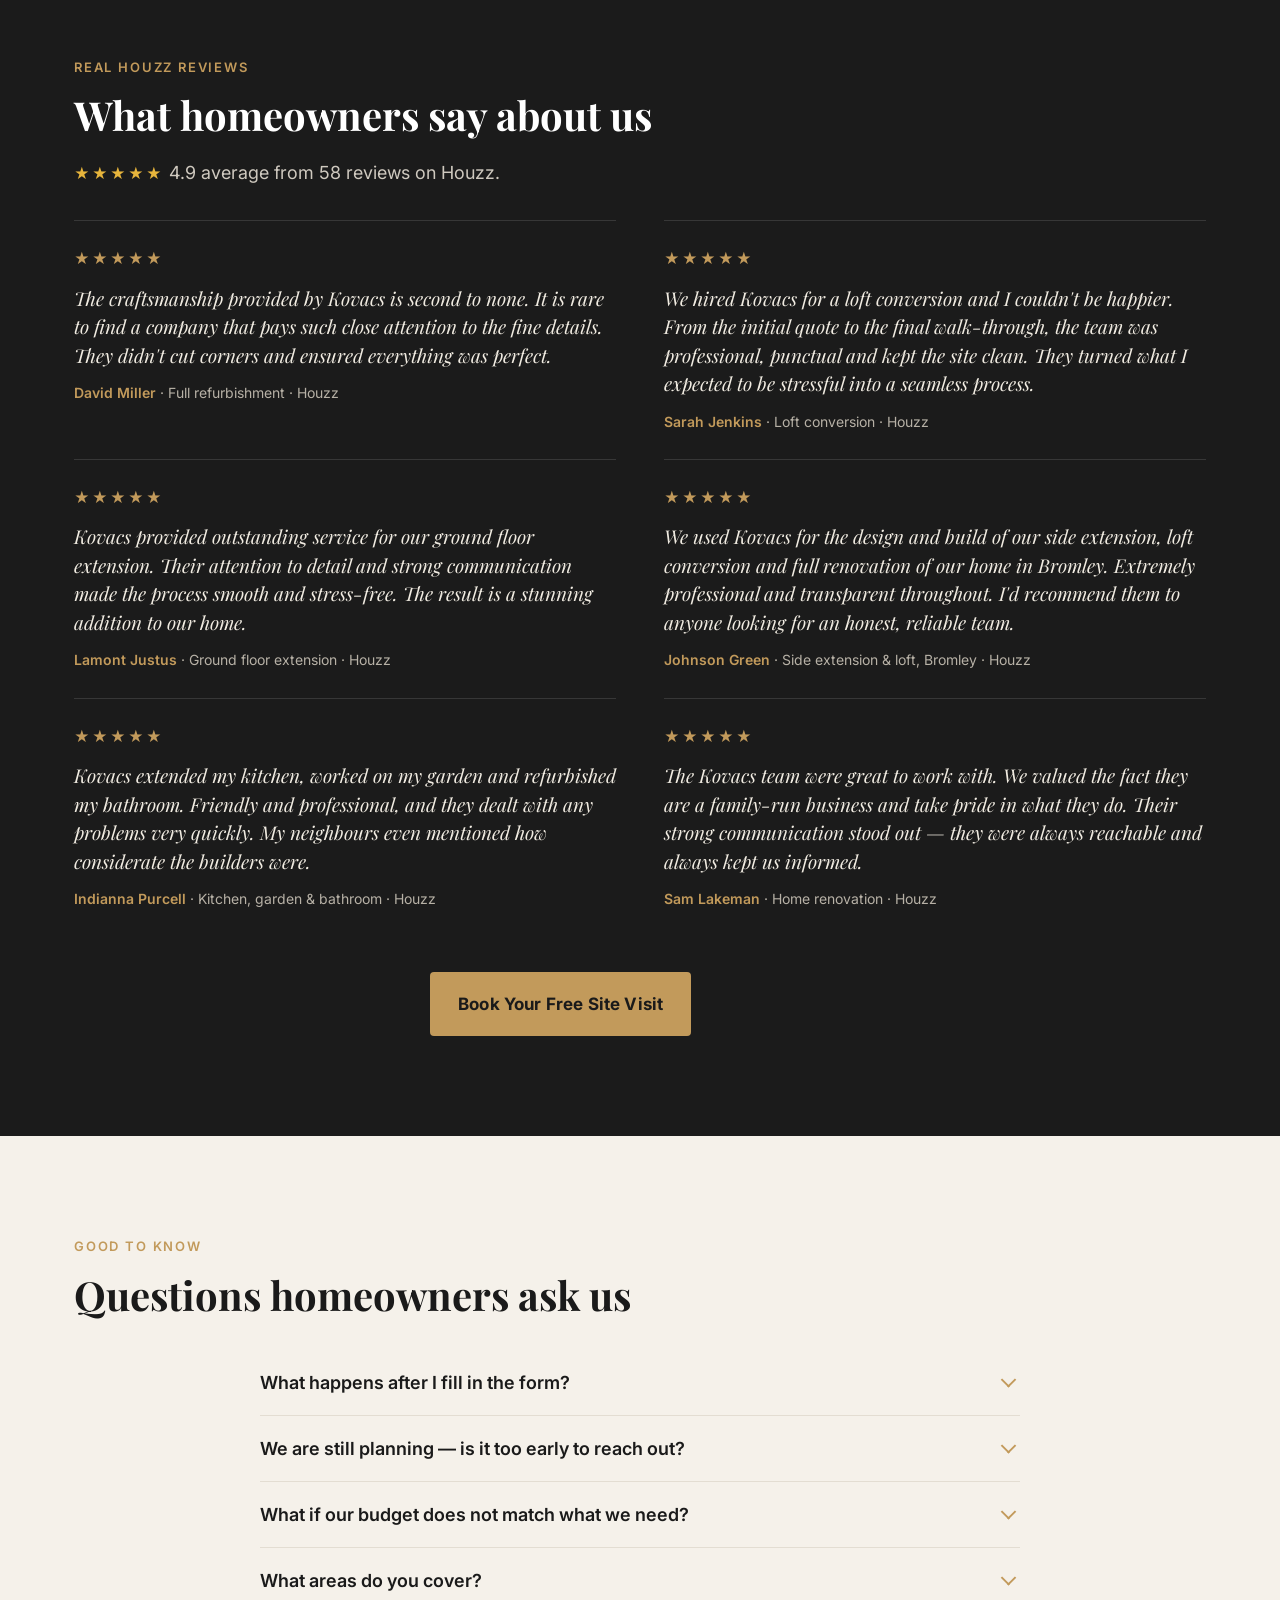
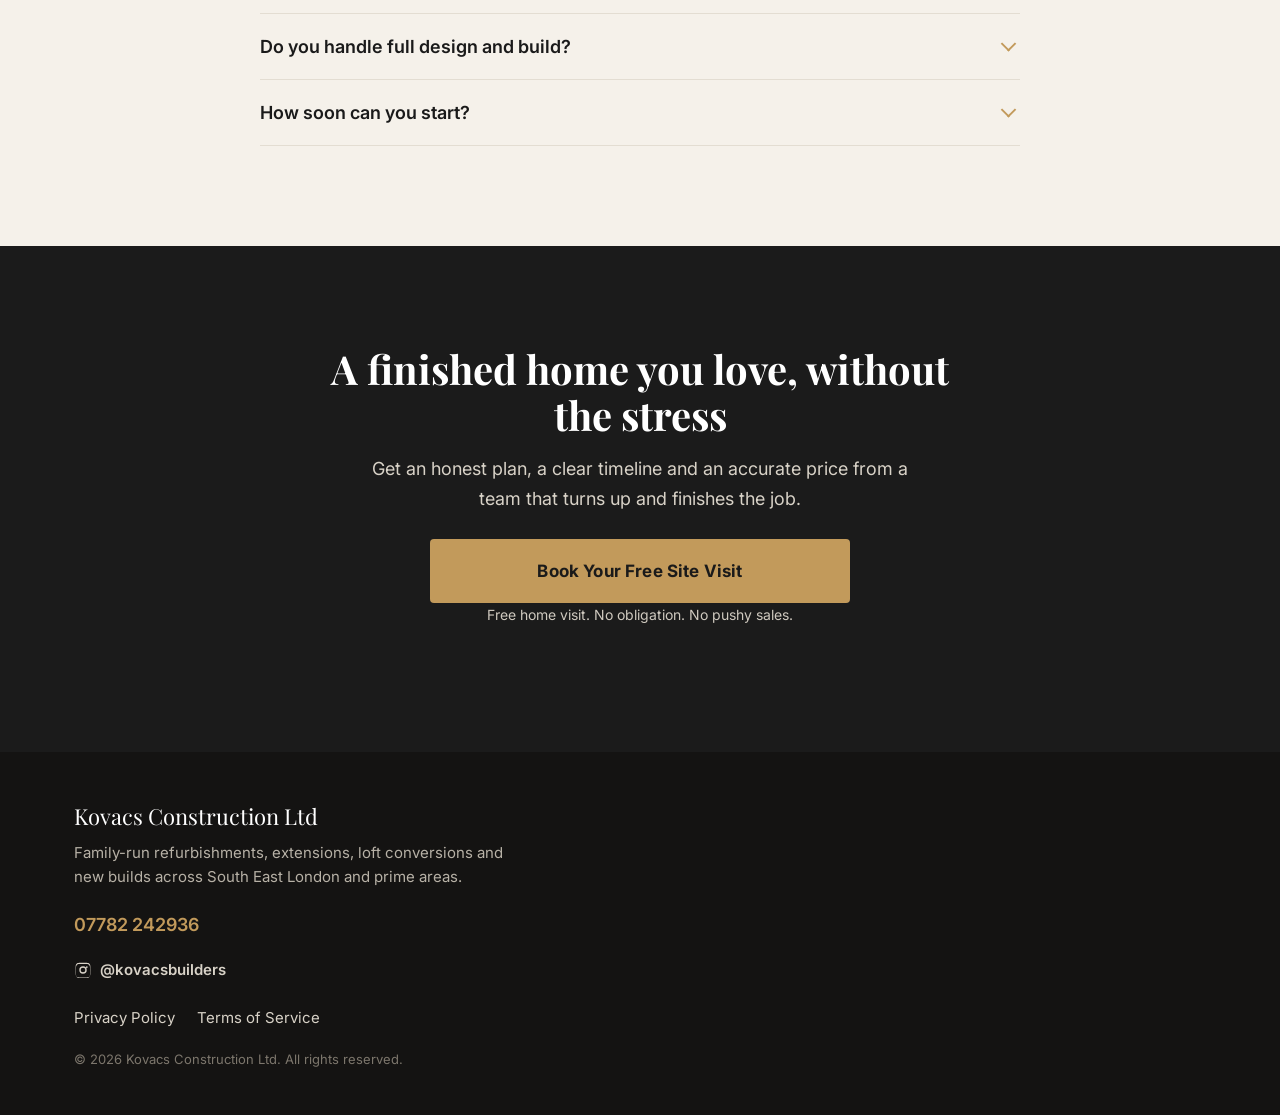
==== commit 85820845: "New hero headline: 'Renovations for South, West, and Prime London. On Time, On Budget.'" ====
--- a/funnel/index.html
+++ b/funnel/index.html
@@ -28,8 +28,8 @@
   style="background:linear-gradient(rgba(20,19,18,.60),rgba(20,19,18,.72)), url('images/evelyn-road.jpg') center/cover no-repeat, #1b1b1b;">
   <div class="hero__inner">
     <p class="eyebrow">For London homeowners who want a builder they can actually trust</p>
-    <h1>Your renovation, done right the first time</h1>
-    <p class="hero__sub">Kovacs Construction is a family-run team building refurbishments, extensions, loft conversions and new builds across South East London and prime areas.</p>
+    <h1>Renovations for South, West, and Prime London. On Time, On Budget.</h1>
+    <p class="hero__sub">Kovacs Construction is a family-run team building refurbishments, extensions, loft conversions and new builds across South, West and prime London.</p>
     <div class="hero__cta">
       <a href="#form" class="btn js-scroll">Book Your Free Site Visit</a>
       <p class="btn-note">Free home visit. No obligation. No pushy sales.</p>
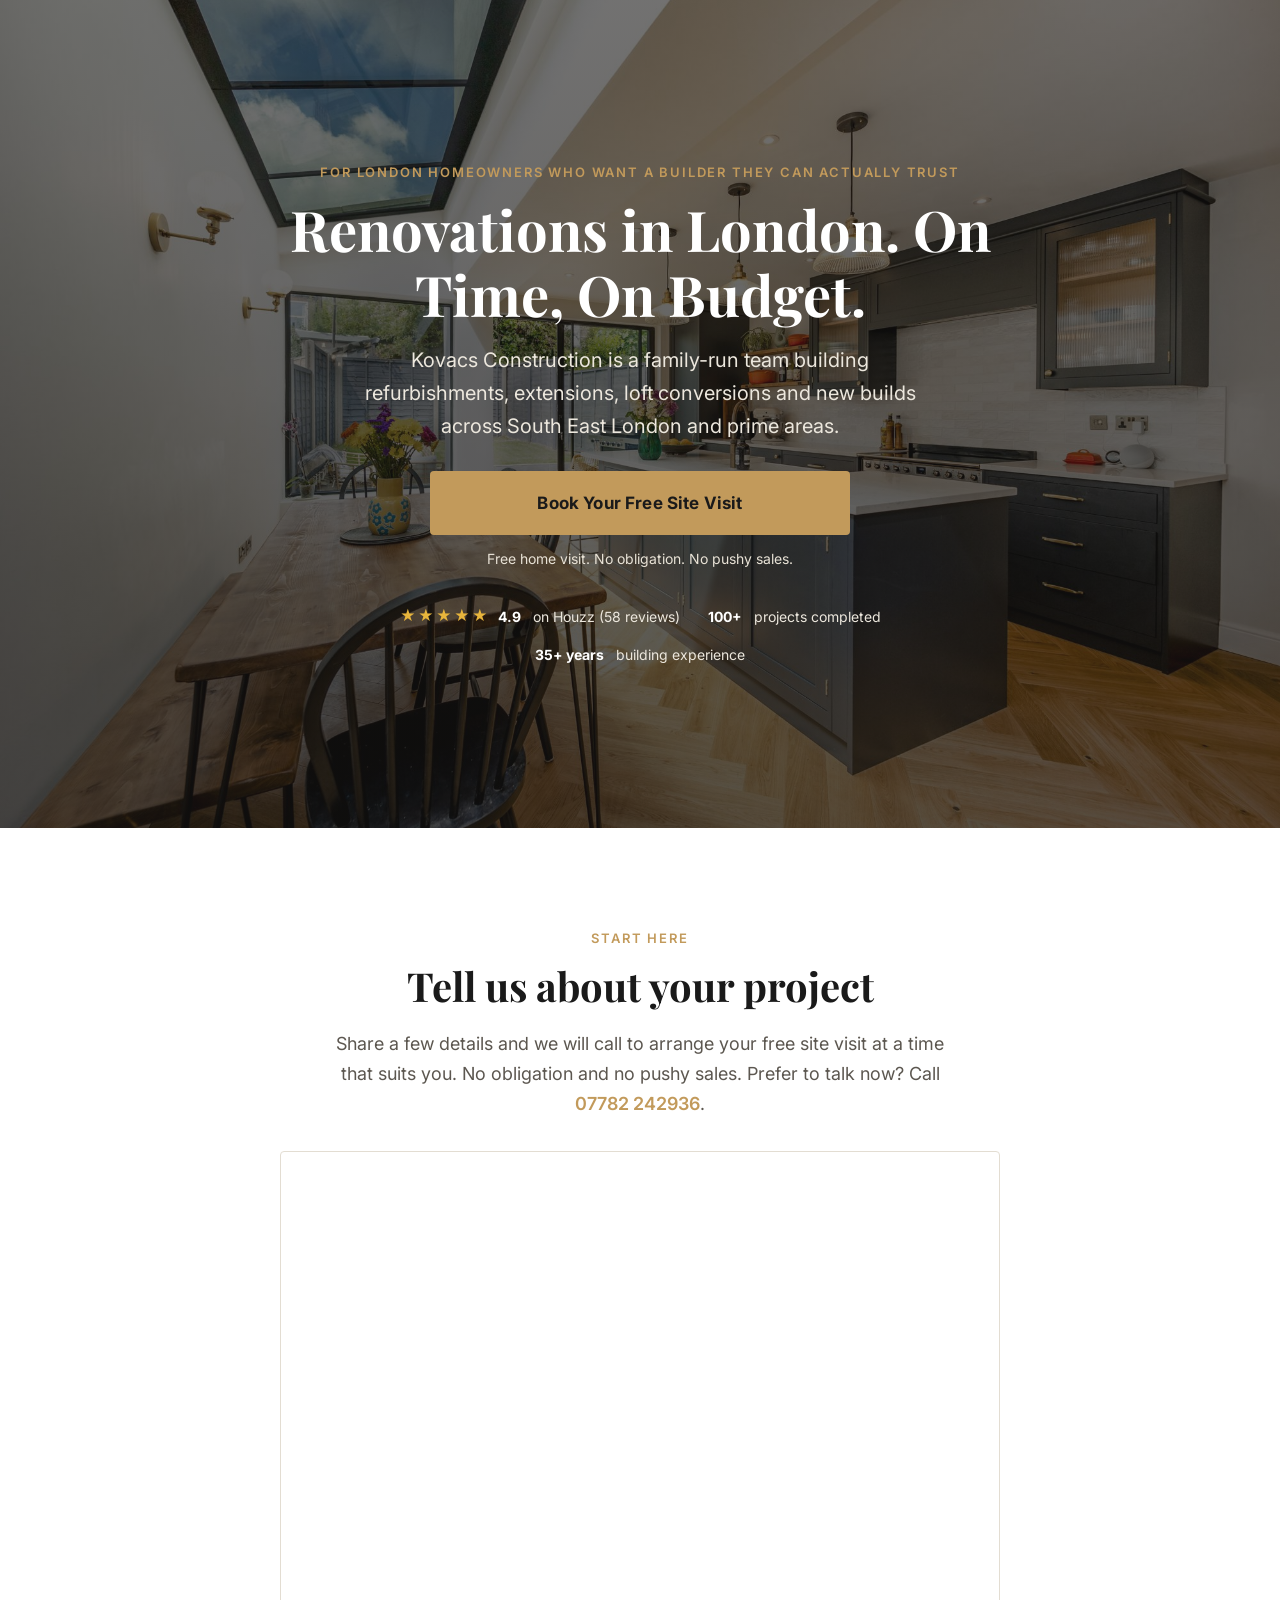
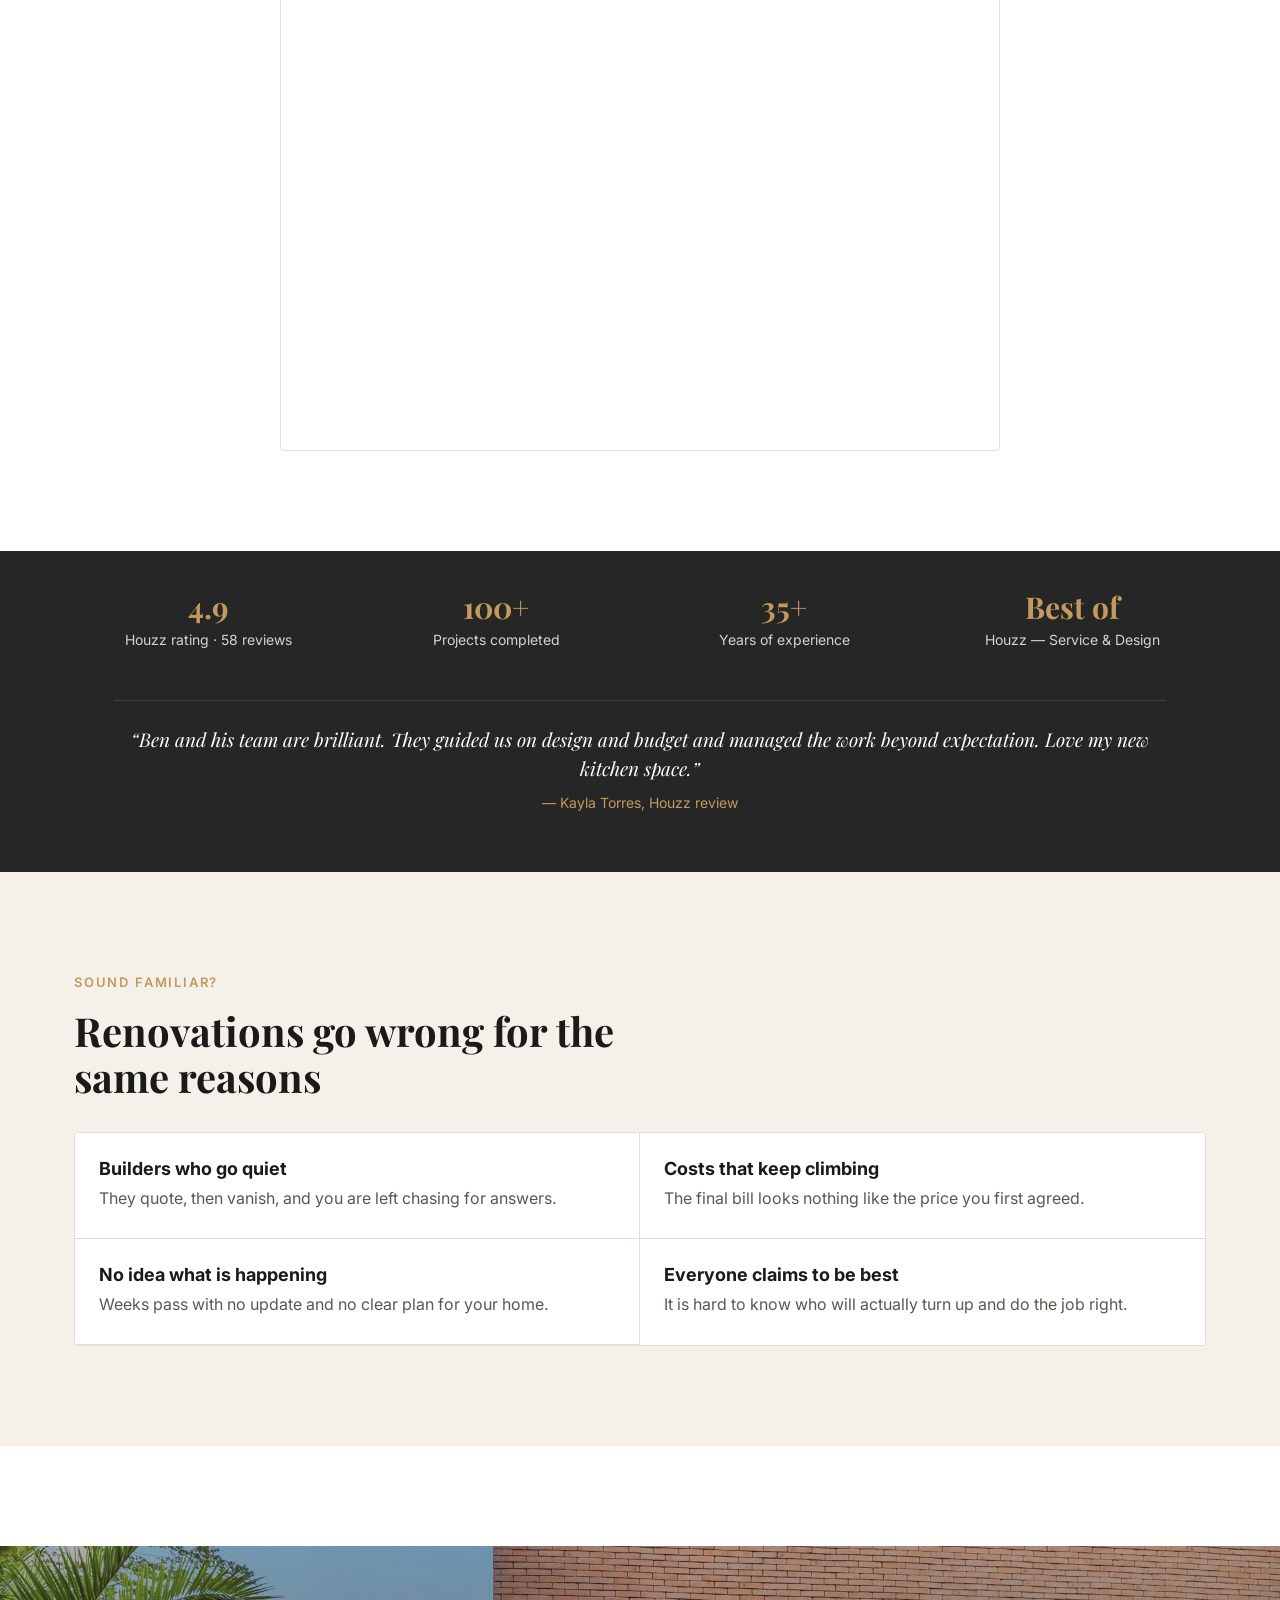
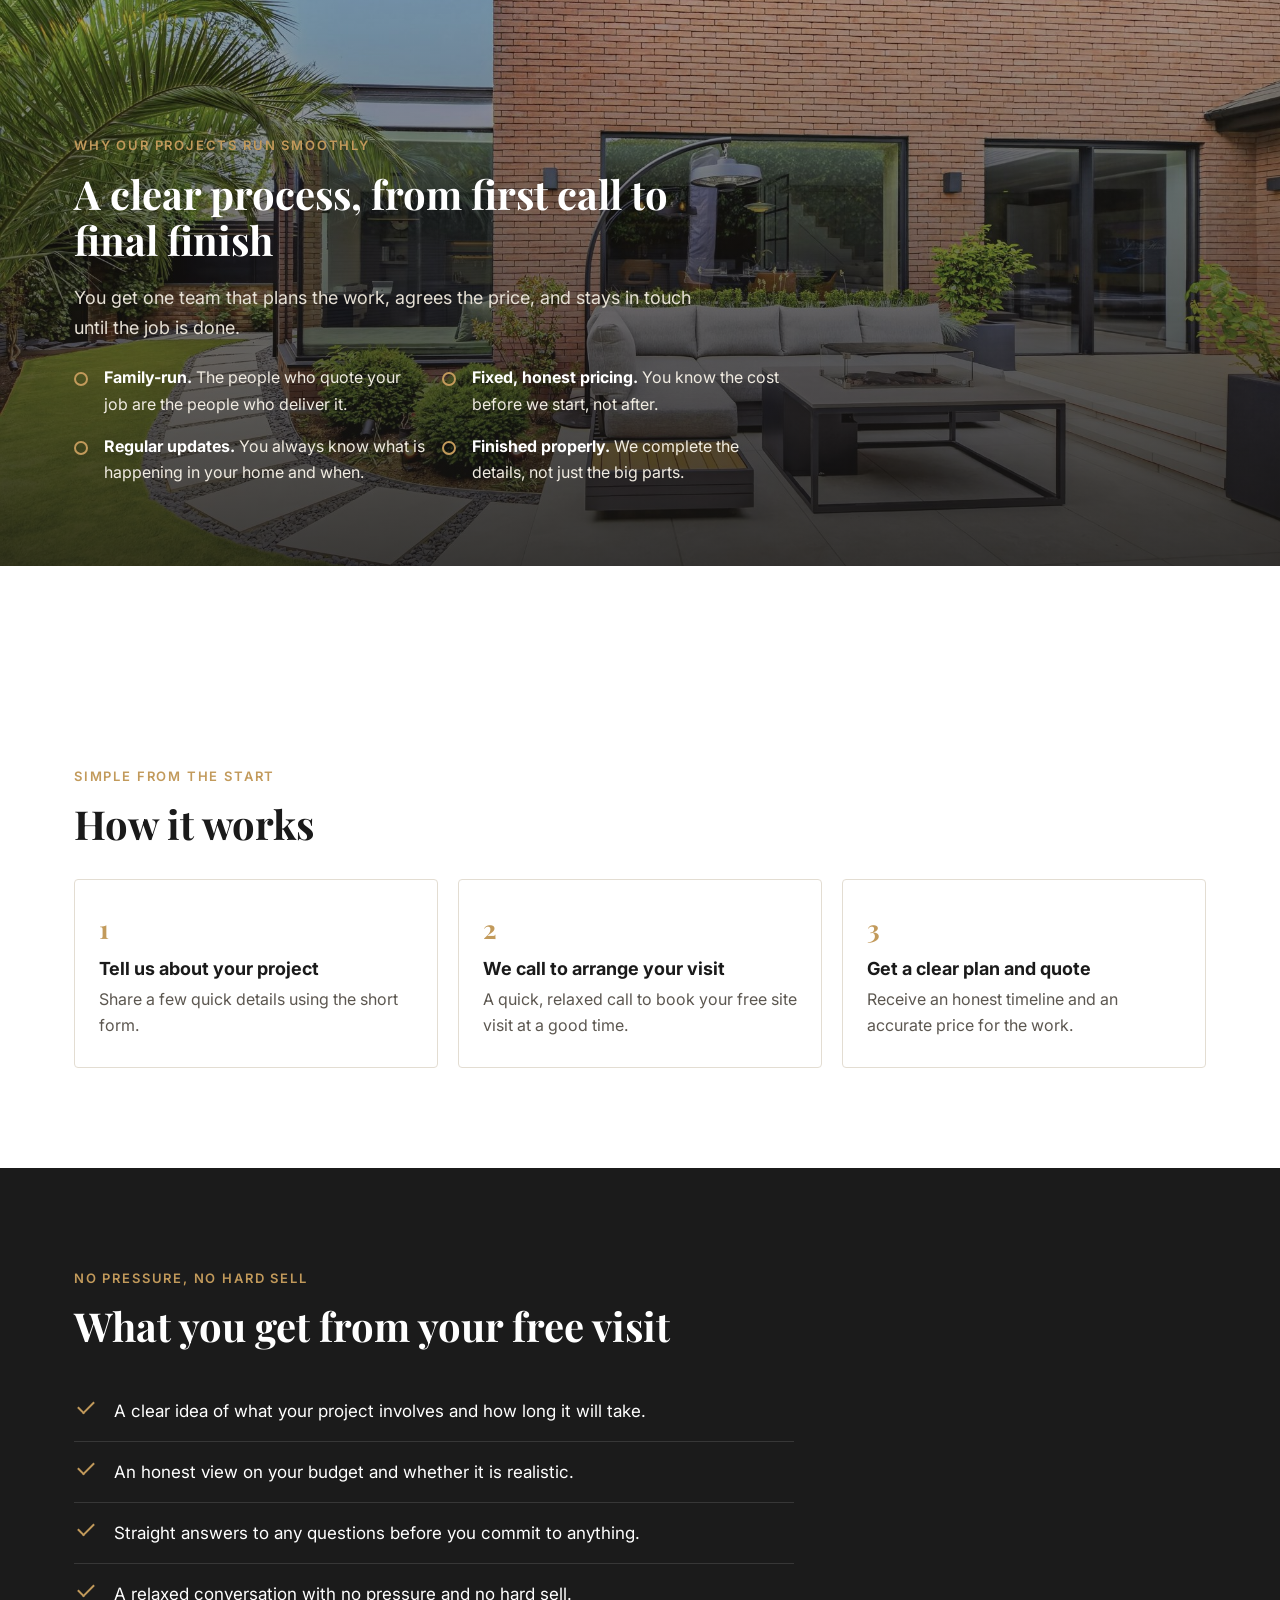
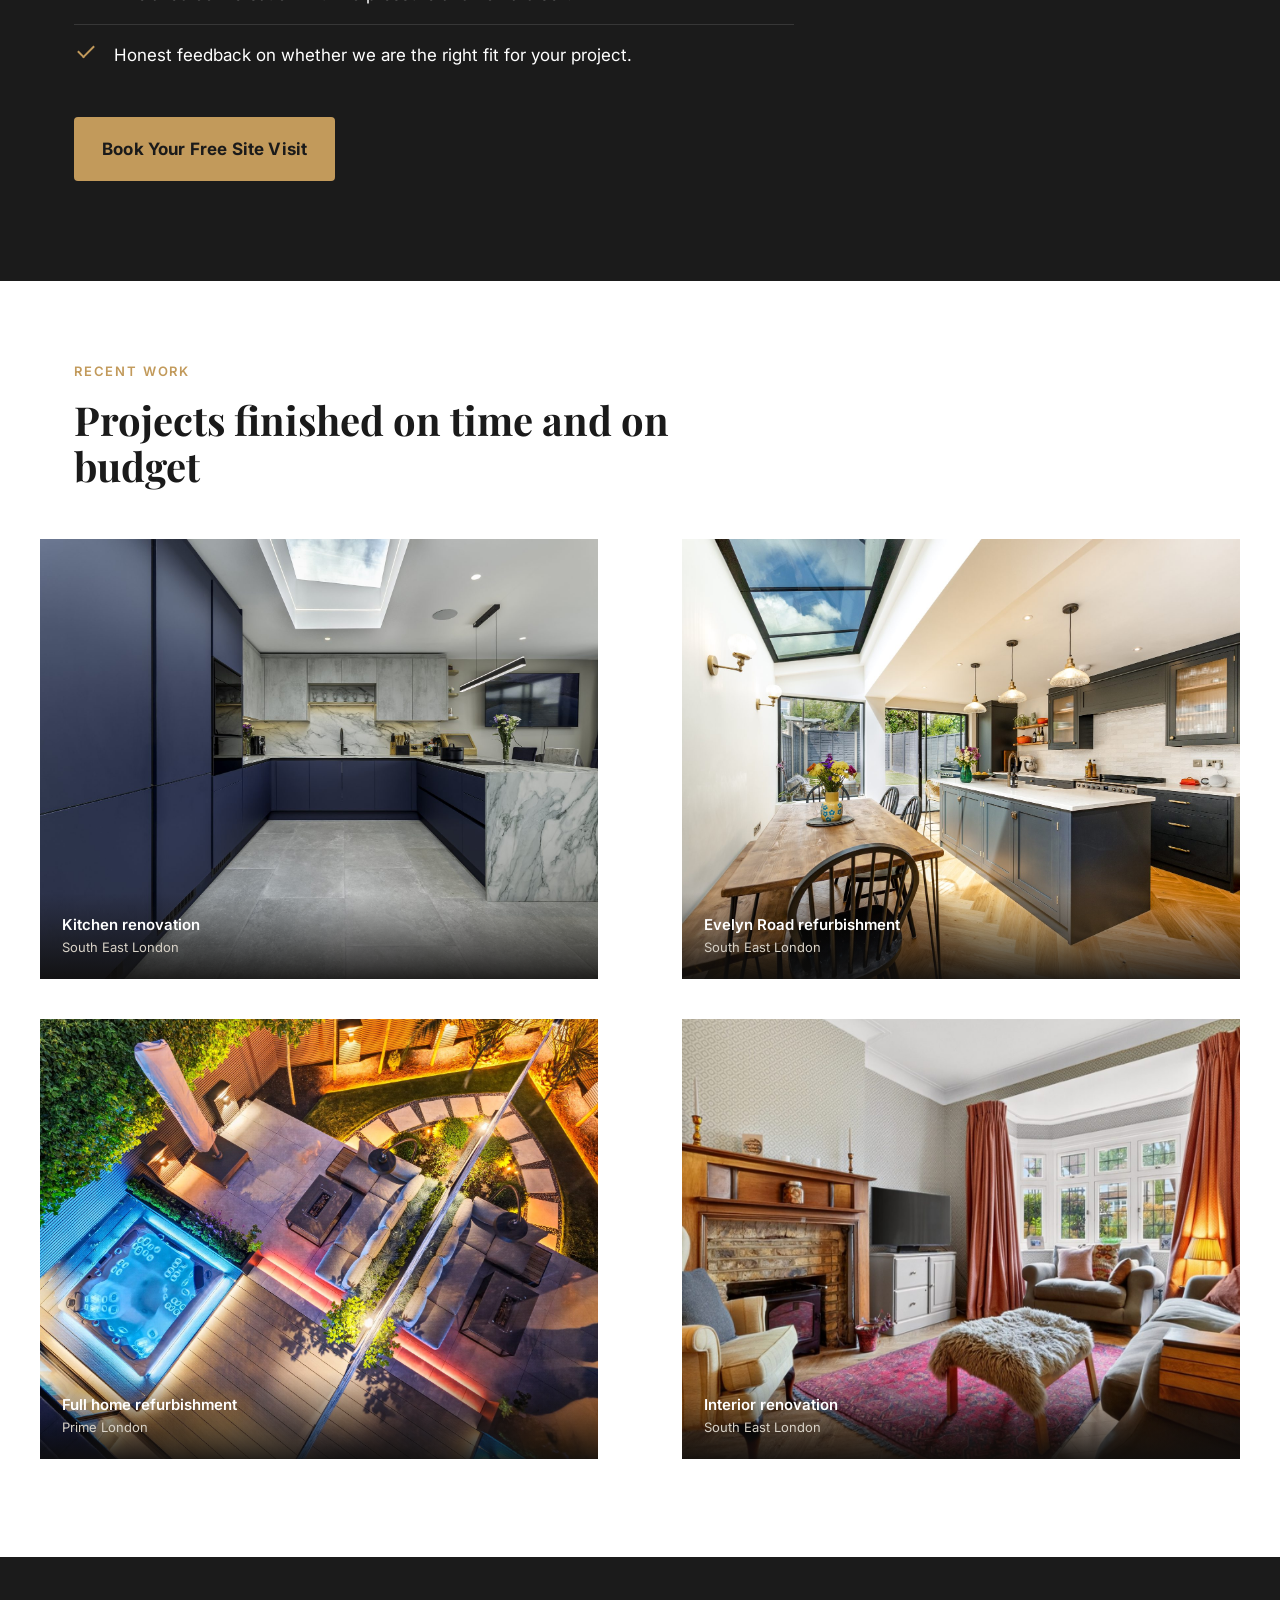
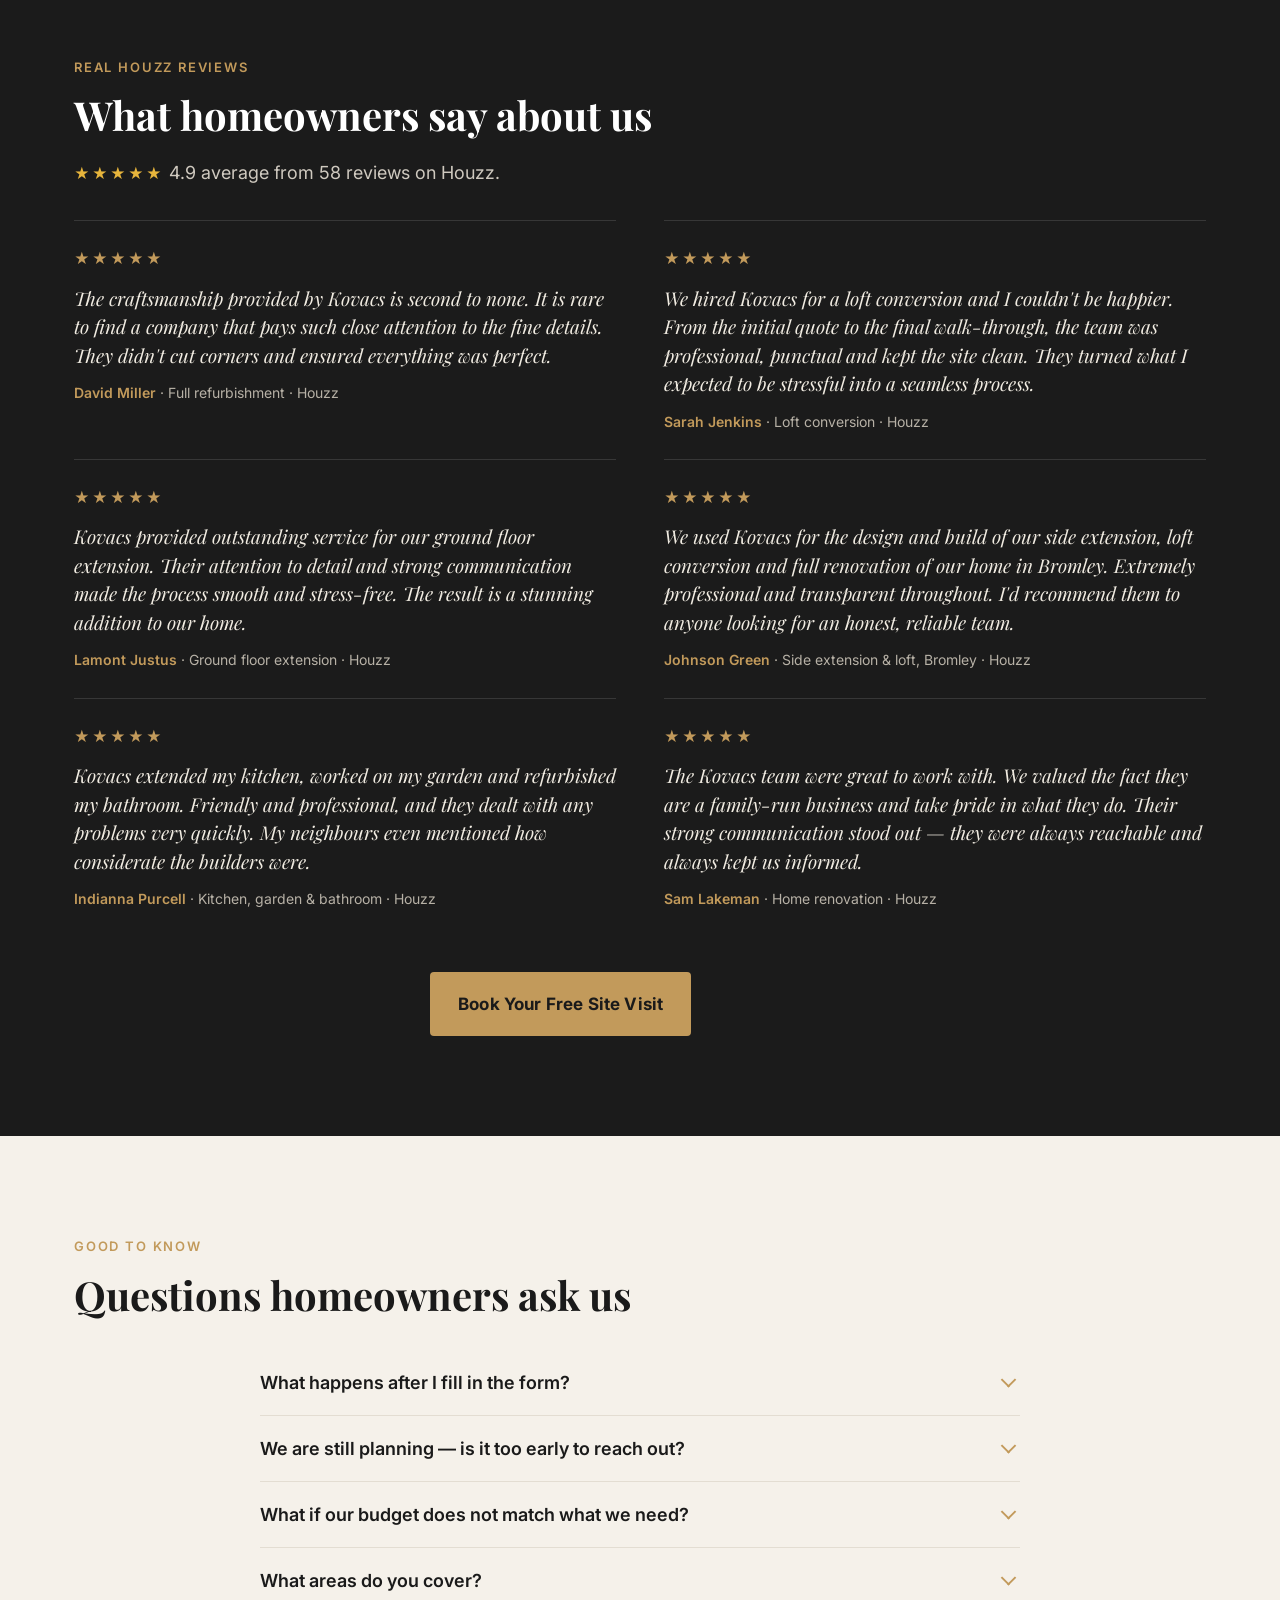
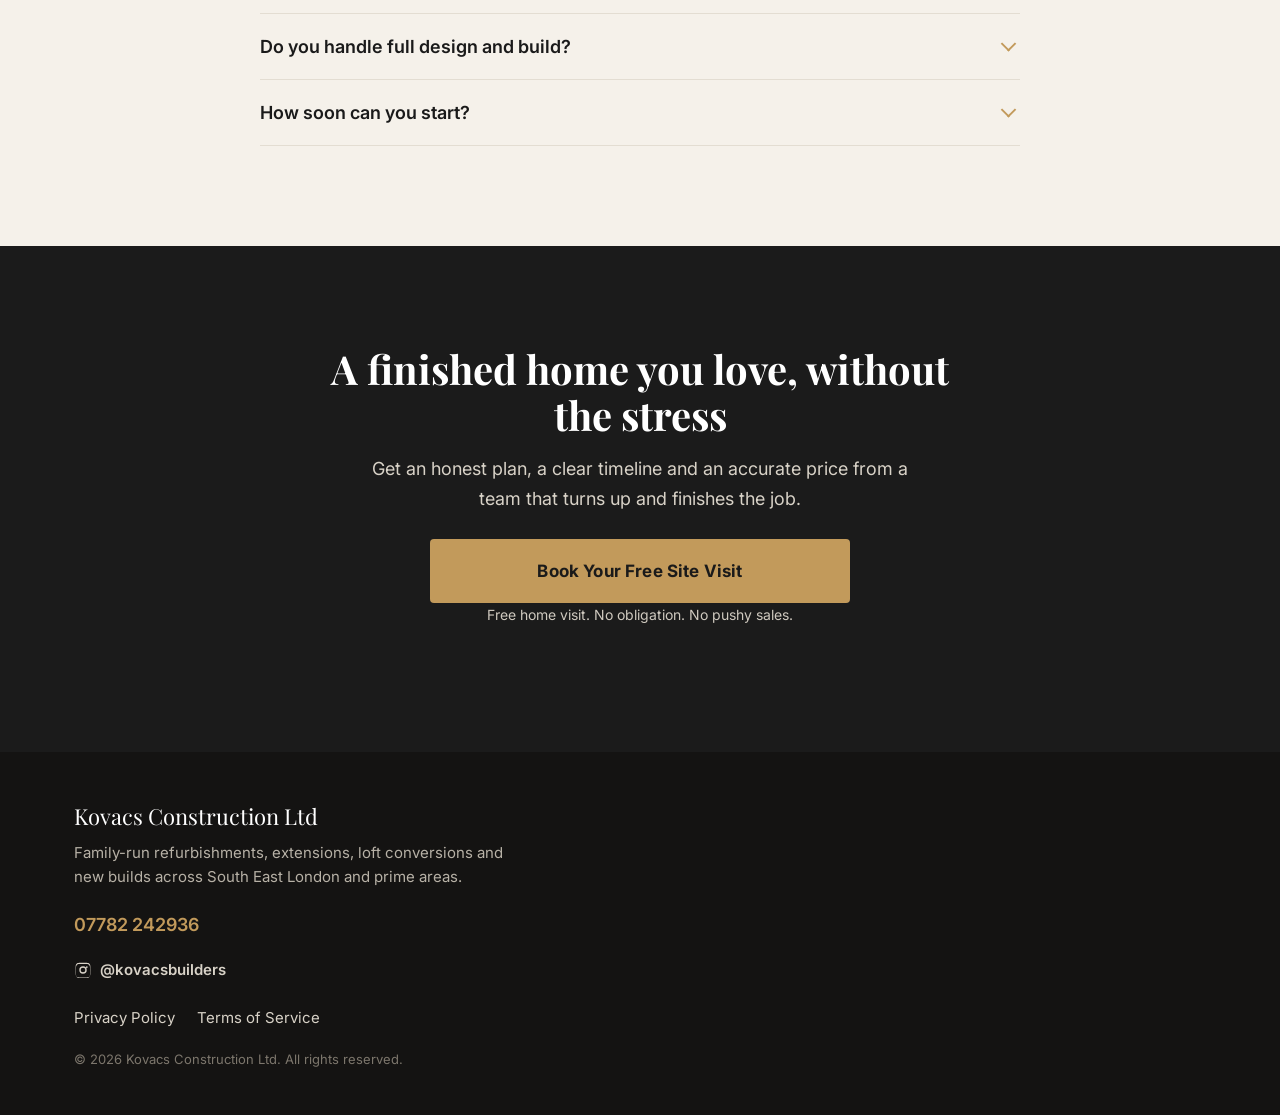
==== commit 8f67d7e9: "Hero headline: 'Renovations in London. On Time, On Budget.'; restore original area subline" ====
--- a/funnel/index.html
+++ b/funnel/index.html
@@ -28,8 +28,8 @@
   style="background:linear-gradient(rgba(20,19,18,.60),rgba(20,19,18,.72)), url('images/evelyn-road.jpg') center/cover no-repeat, #1b1b1b;">
   <div class="hero__inner">
     <p class="eyebrow">For London homeowners who want a builder they can actually trust</p>
-    <h1>Renovations for South, West, and Prime London. On Time, On Budget.</h1>
-    <p class="hero__sub">Kovacs Construction is a family-run team building refurbishments, extensions, loft conversions and new builds across South, West and prime London.</p>
+    <h1>Renovations in London. On Time, On Budget.</h1>
+    <p class="hero__sub">Kovacs Construction is a family-run team building refurbishments, extensions, loft conversions and new builds across South East London and prime areas.</p>
     <div class="hero__cta">
       <a href="#form" class="btn js-scroll">Book Your Free Site Visit</a>
       <p class="btn-note">Free home visit. No obligation. No pushy sales.</p>
